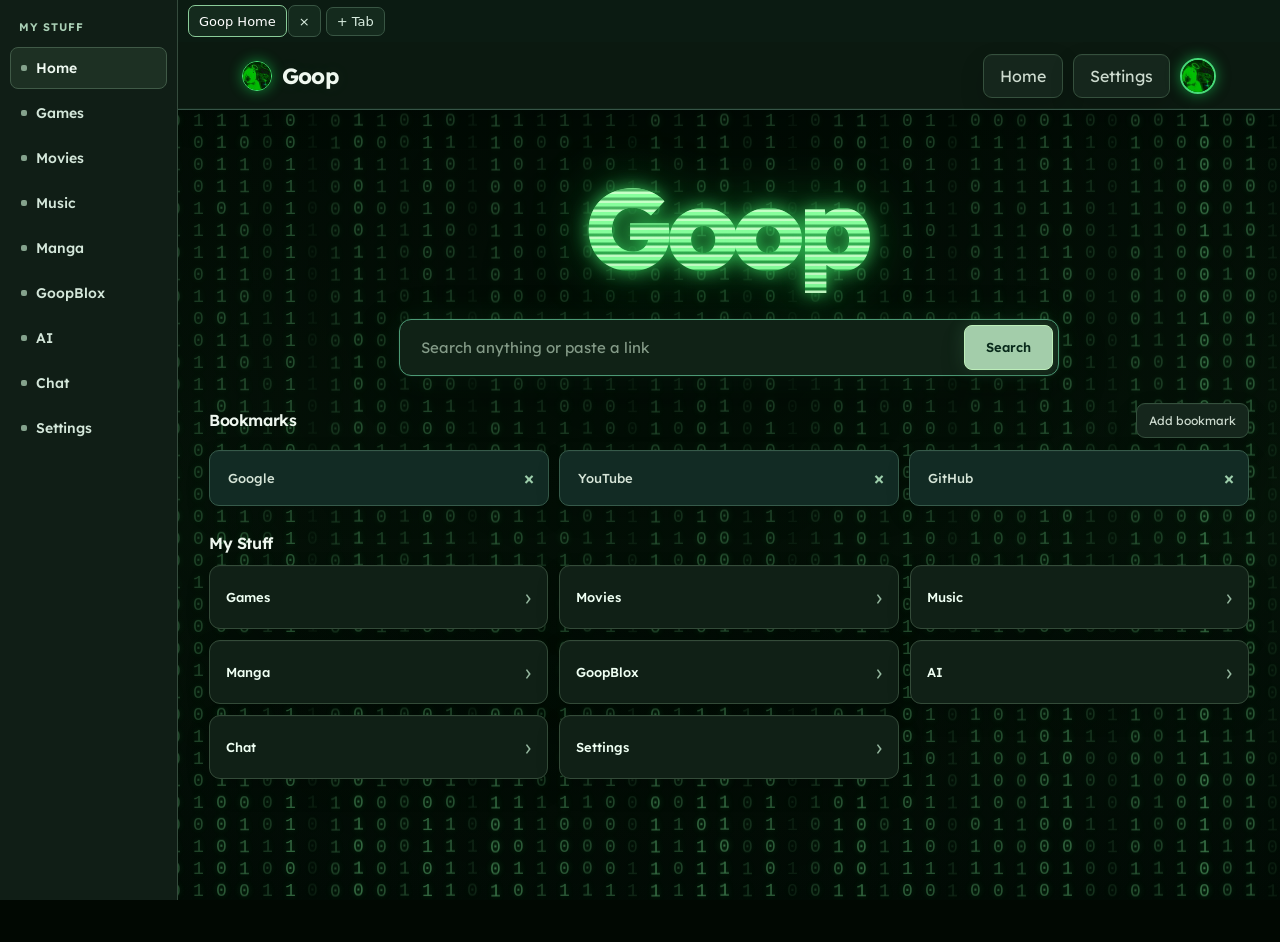
==== site/index.html @ fe285d2f "Add files via upload" ====
<!doctype html>
<html lang="en"><head><meta charset="utf-8"><meta name="viewport" content="width=device-width,initial-scale=1"><title>Goop</title>
<style data-screen="home" media="all">
@font-face{font-family:Lexend;font-style:normal;font-weight:100 900;font-display:swap;src:url([data-uri]) format('woff')}

:root{color-scheme:dark;--bg:#07110c;--panel:#0f2016;--panel2:#13271b;--line:#294333;--accent:#a3dd9e;--text:#e9f1e7;--muted:#91a393;--shadow:0 12px 36px #0003}
*{box-sizing:border-box}html{scroll-behavior:smooth}html,body{margin:0;min-height:100%;font-family:Lexend,system-ui,sans-serif;color:var(--text);background:var(--bg)}
body{background:radial-gradient(ellipse 65% 50% at 52% -8%,#183725 0%,transparent 80%),#07110c}
button,input,select{font:inherit}button{cursor:pointer}button:focus-visible,input:focus-visible,select:focus-visible{outline:2px solid #b1e8a9;outline-offset:2px}
.shell{min-height:100vh;display:flex;flex-direction:column}
.top{height:76px;padding:0 clamp(18px,5vw,84px);border-bottom:1px solid #243529;display:flex;align-items:center;justify-content:space-between;background:#09150ecf}
.brand{color:var(--text);font-size:23px;letter-spacing:-1.1px;font-weight:700;display:flex;align-items:center;gap:12px;cursor:pointer}.brand .tag{border-left:1px solid var(--line);padding-left:12px;color:#829d87;font-size:12px;letter-spacing:0;font-weight:400;text-transform:none}
.logo-dot{width:12px;height:12px;background:#a3dd9e;border-radius:50%;box-shadow:none;transform:none}
.topright,.nav{display:flex;align-items:center;gap:10px}.btn,.iconbtn{color:#cddbcf;background:#12241a;border:1px solid #314739;padding:11px 16px;border-radius:10px;transition:background .15s,border-color .15s}.btn:hover,.iconbtn:hover{background:#1c3425;border-color:#608269}.btn.primary{background:#a3dd9e;border:1px solid #a3dd9e;color:#102318;font-weight:600}.btn.primary:hover{background:#c1edb9}.iconbtn{padding:8px 12px}
.tag{font-weight:500;color:#a9bfab;font-size:12px;letter-spacing:.1px;text-transform:none}
.home{width:min(100% - 48px,1050px);margin:0 auto;padding:clamp(82px,13vh,145px) 0 55px;text-align:center}
.glowmark{display:none}h1{font-weight:700;font-size:clamp(68px,11vw,110px);letter-spacing:-6px;line-height:1.1;margin:8px 0 3px;text-shadow:none}h1 span{color:#a3dd9e}.sub{font-size:15px;font-weight:300;margin:13px 0 29px;color:#a6b6a9}
.searchrow{width:min(680px,100%);margin:0 auto;display:flex;gap:6px;padding:7px;background:#17271c;border:1px solid #3c5543;border-radius:13px;box-shadow:var(--shadow)}
.searchrow input{flex:1;min-width:0;border:0;background:transparent;color:#f5f9f3;outline:none;padding:14px 16px;font-size:14px}.searchrow input::placeholder{color:#849b88}.searchrow .primary{padding:0 21px;border-radius:8px;font-size:13px}
.hint{font-size:12px;color:#819687;margin:13px auto 0;max-width:680px;text-align:left;padding-left:8px}
.sectionheading{margin:56px 0 18px;display:flex;align-items:center;justify-content:space-between;gap:15px;text-align:left}.sectionheading h2{font-size:16px;font-weight:500;letter-spacing:-.2px;margin:0}.sectioninfo{font-size:12px;color:#8ca08f}
.grid{display:grid;grid-template-columns:repeat(5,minmax(0,1fr));gap:12px}.tile{min-width:0;min-height:142px;padding:18px;display:flex;flex-direction:column;justify-content:space-between;align-items:flex-start;text-align:left;color:#e9f1e7;background:#102018;border:1px solid #2b4032;border-radius:12px;box-shadow:none;transition:background .15s,border-color .15s,transform .15s}.tile:hover{background:#192e20;border-color:#598062;transform:translateY(-2px)}.tile .emoji{display:grid;place-items:center;width:37px;height:37px;background:#1c3626;border:1px solid #2b4933;border-radius:9px;font-size:20px}.tile .name{display:block;font-size:14px;font-weight:600;margin-top:6px}.tile .detail{display:block;font-size:11px;color:#8ea793;line-height:1.5;margin-top:4px}
.bookmarks{display:flex;gap:10px;flex-wrap:wrap;min-height:35px}.bookmark{background:#112319;border:1px solid #2e4534;border-radius:9px;color:#d5e4d7;padding:10px 12px;display:flex;align-items:center;gap:7px;font-size:12px}.bookmark:hover{background:#1a3424}.bookmark .remove{border:0;background:none;color:#93a895;padding:0 2px;font-size:16px}.smallbtn{font-size:12px;padding:9px 12px}
.panelview{width:min(100% - 44px,1120px);margin:35px auto 60px}.viewhead{display:flex;justify-content:space-between;align-items:end;gap:18px;margin:25px 0}.viewhead h2{font-size:29px;letter-spacing:-1px;font-weight:600;margin:17px 0 6px}.muted{font-size:12px;color:var(--muted);line-height:1.7}.toolbar2{display:flex;align-items:center;flex-wrap:wrap;gap:10px}.field{background:#11241a;color:var(--text);border:1px solid #395440;border-radius:9px;padding:12px 13px;min-width:170px}
.results{display:grid;grid-template-columns:repeat(auto-fill,minmax(165px,1fr));gap:13px;margin-top:20px}.result{min-width:0;text-align:left;color:var(--text);border:1px solid #304b36;border-radius:12px;background:#102219;padding:11px;transition:background .15s}.result:hover{background:#1b3524}.poster{display:grid;place-items:center;overflow:hidden;height:120px;border-radius:8px;margin-bottom:12px;background:#203b2b;font-size:28px}.poster img{width:100%;height:100%;object-fit:cover}.result strong{display:block;white-space:nowrap;overflow:hidden;text-overflow:ellipsis;font-size:13px;font-weight:500}.result small{color:#90a895;font-size:11px}
.notice{padding:15px;border:1px solid #45674c;background:#183023;border-radius:10px;margin:14px 0;color:#ceddcc;font-size:13px;line-height:1.8}.notice a{color:#d3f4bd}
.settings{max-width:760px}.settinggroup{border:1px solid #2d4534;background:#102018;border-radius:12px;padding:22px;margin:13px 0}.settinggroup h3{font-weight:600;font-size:15px;margin:0 0 18px}.settinggroup label{display:block;margin:16px 0 7px;color:#b8ccba;font-size:12px}.settinggroup input,.settinggroup select{width:100%;background:#0b1b11;border:1px solid #334f3a;color:var(--text);border-radius:9px;padding:12px;font-size:13px}.settinggroup .inline{display:flex;gap:10px}.settinggroup .inline>*{flex:1}.checkrow{display:flex!important;align-items:center;gap:10px}.checkrow input{width:auto}
.browser{height:calc(100vh - 76px);display:flex;flex-direction:column}.browserbar{display:flex;gap:7px;padding:10px 15px;align-items:center;background:#0c1a11;border-bottom:1px solid #263e2e}.browserbar input{flex:1;min-width:0;border:1px solid #344e3a;background:#10251a;color:var(--text);border-radius:9px;padding:12px}.browserbar .btn{padding:9px 11px}.browser iframe{border:0;flex:1;width:100%;background:#fff}.browsermsg{padding:9px 16px;color:#bdd4bf;font-size:12px;background:#12251a;border-top:1px solid #2c4231}
.hidden{display:none!important}.toast{position:fixed;right:22px;bottom:22px;max-width:min(400px,90vw);padding:13px 16px;border-radius:10px;background:#223d2a;border:1px solid #648469;color:#f3f9ed;box-shadow:var(--shadow);z-index:20;font-size:13px}.foot{color:#647d6b;font-size:10px;letter-spacing:1.5px;margin:78px 0 0}
@media(max-width:760px){.grid{grid-template-columns:repeat(2,minmax(0,1fr))}.home{width:calc(100% - 32px);padding-top:80px}.top{padding:0 16px}.brand .tag{display:none}.topright .btn{padding:9px 11px}.searchrow{padding:5px}.searchrow .primary{padding:0 13px}.sectionheading{margin-top:40px}.viewhead{align-items:start;flex-direction:column}.browserbar{flex-wrap:wrap}.browserbar input{min-width:55%;order:2}.settinggroup .inline{flex-direction:column}.foot{margin-top:48px}}

/* Goop: simple, compact home layout */
body{background:#0b120e}
.top{height:68px;background:#0e1711;border-color:#26392b}
.brand{font-size:22px;letter-spacing:-.8px;gap:0}.logo-dot{display:none}
.home{width:min(100% - 42px,950px);padding:105px 0 70px}
h1{font-size:clamp(64px,9vw,92px);font-weight:650;letter-spacing:-4.5px;margin:0 0 30px;color:#e7f5e8}
.searchrow{width:min(660px,100%);border-radius:12px;background:#17221b;border:1px solid #38513e;box-shadow:none;padding:5px}
.searchrow input{font-size:15px;padding:13px 16px}.searchrow .primary{font-size:13px}
.sectionheading{margin:46px 0 14px}.sectionheading h2{font-size:16px;font-weight:600;letter-spacing:-.4px}
.bookmarks{display:grid;grid-template-columns:repeat(auto-fill,minmax(150px,1fr));gap:10px;min-height:0}
.bookmark{background:#122018;border:1px solid #293e30;border-radius:10px;min-height:54px;padding:10px 12px;display:flex;justify-content:space-between;gap:8px;align-items:center;text-align:left;font-weight:500;font-size:13px;min-width:0}
.bookmark>button:first-child{overflow:hidden;text-overflow:ellipsis;white-space:nowrap;text-align:left;min-width:0;font-weight:500}
.bookmark .remove{color:#7d9a83;flex-shrink:0;font-size:20px}.bookmark:hover{border-color:#668972;background:#192c20}
.grid{grid-template-columns:repeat(5,minmax(0,1fr));gap:10px}
.tile{min-height:76px;padding:17px 16px;background:#122018;border-radius:11px;flex-direction:row;align-items:center;justify-content:space-between;border-color:#293e30;transform:none!important}
.tile:hover{background:#1a2d21;border-color:#668972}.tile .name{margin:0;font-size:13px;font-weight:550}.tile .detail,.tile .emoji{display:none}.tile-arrow{color:#89a793;font-size:23px;font-weight:300;line-height:1}
.btn{border-radius:9px}.smallbtn{font-size:12px}
.poster{font-size:0}.poster:empty:after{content:' ';display:block;width:32px;height:32px;border:1px solid #42674b;border-radius:8px;transform:rotate(-8deg)}
@media(max-width:760px){.home{padding-top:87px}.grid{grid-template-columns:repeat(2,minmax(0,1fr))}.bookmarks{grid-template-columns:repeat(2,minmax(0,1fr))}.tile{min-height:68px}.topright .btn{font-size:12px}}


/* Glitch + neon refresh */
:root{
  --bg:#07110c;
  --bg2:#0a1510;
  --panel:#102018;
  --panelHi:#16291f;
  --line:#2f4736;
  --line2:#476a52;
  --glow:rgba(132,255,166,.14);
  --glow-strong:rgba(132,255,166,.28);
  --text:#eef7ef;
}
body{
  position:relative;
  background:
    radial-gradient(circle at 18% 12%, rgba(96,255,139,.08), transparent 28%),
    radial-gradient(circle at 82% 16%, rgba(70,220,120,.07), transparent 25%),
    linear-gradient(180deg, #0a130f 0%, #06100b 100%) !important;
  overflow-x:hidden;
}
body::before,
body::after{
  content:"";
  position:fixed;
  inset:0;
  pointer-events:none;
  z-index:0;
}
body::before{
  opacity:.3;
  background:
    repeating-linear-gradient(
      180deg,
      rgba(102,255,145,.04) 0px,
      rgba(102,255,145,.04) 1px,
      transparent 2px,
      transparent 4px
    ),
    linear-gradient(90deg, transparent 0%, rgba(104,255,152,.05) 48%, transparent 50%, transparent 100%);
  animation:scanFloat 13s linear infinite;
}
body::after{
  opacity:.12;
  mix-blend-mode:screen;
  background:
    linear-gradient(0deg, transparent 0 8%, rgba(124,255,157,.7) 8.15% 8.35%, transparent 8.5% 16%, rgba(124,255,157,.35) 16.1% 16.25%, transparent 16.3% 100%);
  animation:glitchSweep 9s steps(1,end) infinite;
}
.shell,.top,.home,.panelview,.browser{position:relative;z-index:1}
@keyframes scanFloat{
  0%{transform:translateY(0)}
  100%{transform:translateY(18px)}
}
@keyframes glitchSweep{
  0%, 87%, 100%{transform:translateX(0);opacity:.08}
  88%{transform:translateX(-2px);opacity:.16}
  89%{transform:translateX(2px);opacity:.1}
  90%{transform:translateX(-1px);opacity:.14}
  91%{transform:translateX(1px);opacity:.1}
}
.top{
  background:rgba(9,20,14,.84)!important;
  backdrop-filter:blur(12px);
  box-shadow:0 10px 30px rgba(0,0,0,.18), inset 0 -1px 0 rgba(120,255,157,.05);
}
.brand{
  color:#eff8ef;
  text-shadow:0 0 18px rgba(129,255,161,.08);
}
h1{
  text-shadow:0 0 28px rgba(122,255,153,.12);
}
.searchrow{
  background:rgba(18,31,24,.96)!important;
  border-color:#45644d!important;
  box-shadow:
    0 16px 48px rgba(0,0,0,.28),
    0 0 0 1px rgba(136,255,165,.04),
    0 0 36px rgba(100,255,143,.07);
}
.searchrow:focus-within{
  border-color:#6f9f79!important;
  box-shadow:
    0 18px 52px rgba(0,0,0,.32),
    0 0 0 1px rgba(160,255,182,.08),
    0 0 44px rgba(112,255,149,.14);
}
.searchrow input{
  color:#f3fbf4;
}
.btn,.iconbtn,.bookmark,.tile,.result,.settinggroup,.field,.browserbar input{
  box-shadow:0 1px 0 rgba(255,255,255,.02) inset, 0 10px 24px rgba(0,0,0,.16);
}
.btn,.iconbtn{
  background:#15261c!important;
  border-color:#35503d!important;
}
.btn:hover,.iconbtn:hover{
  background:#1a3225!important;
  border-color:#6b9174!important;
  box-shadow:0 0 0 1px rgba(148,255,175,.04),0 12px 28px rgba(0,0,0,.22),0 0 20px rgba(91,255,139,.08);
}
.btn.primary{
  background:#a6d5a8!important;
  color:#102015!important;
  border-color:#bdeeb9!important;
  box-shadow:0 10px 24px rgba(0,0,0,.18),0 0 18px rgba(138,255,166,.16);
}
.bookmark,
.tile,
.result,
.settinggroup{
  background:#101d16!important;
  border-color:#314937!important;
}
.bookmark:hover,
.tile:hover,
.result:hover{
  border-color:#749a7e!important;
  box-shadow:0 12px 28px rgba(0,0,0,.22), 0 0 18px rgba(100,255,143,.08);
}
.tile-arrow,
.bookmark .remove{
  color:#9ccdaa!important;
}
.poster{
  background:#1b3425!important;
}
.poster:empty:after{
  border-color:#5a8d67!important;
  box-shadow:0 0 18px rgba(109,255,152,.1);
}
.browserbar{
  background:rgba(12,25,17,.92)!important;
  backdrop-filter:blur(10px);
}
.browsermsg{
  color:#cfe8d4!important;
  background:#12241a!important;
}
.notice{
  border-color:#56795f!important;
  background:#13251a!important;
}


/* Goop Matrix rain — decorative canvas behind fully usable page */
#matrixRain {
  position:fixed; inset:0; width:100%; height:100%; z-index:0;
  pointer-events:none; opacity:.78;
}
body {
  background:#030a05 !important;
}
body::before {
  z-index:0;
  opacity:1;
  transform:none !important;
  animation:none !important;
  background:
    radial-gradient(ellipse 60% 42% at 50% 24%, rgba(0,0,0,.25), rgba(0,0,0,.53) 85%, rgba(0,0,0,.70)),
    linear-gradient(180deg, rgba(2,9,4,.08), rgba(1,7,3,.28));
}
body::after {
  z-index:0; opacity:.17; animation:glitchSweep 9s steps(1,end) infinite;
}
.shell { position:relative; z-index:1; }
.home { padding-top:clamp(88px,13vh,140px); }
.matrix-title {
  position:relative; display:table; margin:0 auto 33px;
  font-family:Lexend,system-ui,sans-serif;
  font-size:clamp(78px,12vw,140px); font-weight:800;
  line-height:1.13; letter-spacing:-.075em; padding-right:.075em;
  color:#b5ffb7;
  background-image:
    repeating-linear-gradient(0deg, rgba(206,255,204,.94) 0px 2px, rgba(33,146,58,.66) 3px 5px, rgba(137,255,157,.95) 6px 9px),
    linear-gradient(180deg,#d4ffcf,#42d66c 64%,#075421);
  -webkit-background-clip:text; background-clip:text;
  -webkit-text-fill-color:transparent;
  filter:drop-shadow(0 0 8px rgba(60,255,109,.6)) drop-shadow(0 0 27px rgba(37,255,94,.28));
  animation:matrixTitleFlash 8s steps(1,end) infinite;
}
.matrix-title::before {
  content:attr(data-text); position:absolute; inset:0;
  color:#24fe63; -webkit-text-fill-color:#24fe63;
  opacity:.17; transform:translate(2px,0);
  clip-path:inset(35% 0 59% 0);
  animation:matrixTitleGlitch 7s steps(1,end) infinite;
  pointer-events:none;
}
.matrix-title::after {
  content:attr(data-text); position:absolute; inset:0;
  color:#e3ffe1; -webkit-text-fill-color:#e3ffe1;
  opacity:.13; transform:translate(-2px,0);
  clip-path:inset(69% 0 27% 0);
  animation:matrixTitleGlitch2 9s steps(1,end) infinite;
  pointer-events:none;
}
@keyframes matrixTitleFlash {
  0%,94%,96%,100%{opacity:1}
  95%{opacity:.86}
}
@keyframes matrixTitleGlitch {
  0%,91%,94%,100%{transform:translate(2px,0);opacity:0}
  92%{transform:translate(8px,0);opacity:.48}
  93%{transform:translate(-4px,0);opacity:.24}
}
@keyframes matrixTitleGlitch2 {
  0%,82%,85%,100%{transform:translate(-2px,0);opacity:0}
  83%{transform:translate(-7px,0);opacity:.42}
  84%{transform:translate(5px,0);opacity:.2}
}
.searchrow, .bookmark, .tile, .result, .settinggroup {
  backdrop-filter:blur(9px);
}
.searchrow {background:rgba(9,28,14,.88) !important;border-color:#457b4e !important}
.bookmark, .tile, .result, .settinggroup {
  background:#0a1910 !important;
}
.top {background:rgba(5,17,8,.89) !important}
@media(prefers-reduced-motion:reduce) {
  .matrix-title,.matrix-title::before,.matrix-title::after,body::after{animation:none!important}
  .matrix-title::before,.matrix-title::after{opacity:0!important}
}



/* Intentionally bright, self-contained binary background — no external GIF. */
#matrixRain{
  position:fixed !important;
  inset:0 !important;
  width:100vw !important; height:100vh !important;
  z-index:0 !important; pointer-events:none !important;
  opacity:1 !important;
  filter:none !important;
}
body::before{
  content:"";position:fixed;inset:0;z-index:0;pointer-events:none;
  opacity:1 !important;animation:none !important;transform:none !important;
  background:radial-gradient(ellipse at 50% 36%,
    rgba(0,9,3,.26) 0%,rgba(0,9,3,.12) 40%,rgba(0,8,3,.45) 100%) !important;
}
body::after{display:none !important}
body{background:#010802 !important;}
.shell{position:relative;z-index:1}
.home{background:transparent}
.top{background:rgba(2,14,6,.85)!important}
.searchrow{background:rgba(5,21,10,.92)!important}
.tile,.bookmark,.result,.settinggroup{background:rgba(5,19,10,.89)!important}
@media(prefers-reduced-motion:reduce){#matrixRain{opacity:1!important}}

/* Binary background using real text; visible even before JavaScript loads. */
body{background:#010802!important;isolation:isolate}
body::before,body::after{display:none!important}
#matrixRain,#binaryGif{display:none!important}
#binaryBackdrop{
 position:fixed;inset:0;z-index:0;overflow:hidden;
 background:radial-gradient(ellipse 60% 50% at 50% 28%,#021406 0%,#010903 63%,#000601 100%);
 pointer-events:none;
}
#binaryBackdrop::after{
 content:"";position:absolute;inset:0;pointer-events:none;
 background:radial-gradient(ellipse 65% 55% at 50% 46%,transparent 18%,rgba(0,4,0,.3) 100%);
}
.binary-column{
 position:absolute;left:var(--x);top:-70vh;
 display:block;white-space:pre;text-align:center;
 color:#47ff67;font:700 19px/23px monospace;
 opacity:var(--brightness);
 text-shadow:0 0 8px #14ff46,0 0 21px rgba(7,255,63,.65);
 transform:translateY(var(--offset));
 animation:binaryDrift var(--speed) linear var(--delay) infinite;
 will-change:transform;
}
.binary-column:nth-child(4n){color:#a5ffad;text-shadow:0 0 10px #77ff85,0 0 25px rgba(37,255,67,.65)}
.binary-column:nth-child(3n){font-size:17px;line-height:25px;opacity:calc(var(--brightness)*.7)}
@keyframes binaryDrift{from{transform:translateY(-60vh)}to{transform:translateY(110vh)}}
.shell{position:relative!important;z-index:2!important}
.top{background:rgba(0,13,4,.9)!important}
.searchrow{background:rgba(2,17,6,.94)!important}
.bookmark,.tile,.result,.settinggroup{background:rgba(3,18,7,.93)!important}
@media(prefers-reduced-motion:reduce){.binary-column{animation:none!important;transform:translateY(0)!important}}


/* Calm Matrix effect: gentle vertical scrolling, no strobing. */
.binary-column{
  animation-name:goopSlowBinary !important;
  animation-duration:var(--calm-speed, 30s) !important;
  animation-timing-function:linear !important;
  animation-iteration-count:infinite !important;
  text-shadow:0 0 6px rgba(53,255,100,.65),0 0 14px rgba(31,203,72,.24) !important;
}
.binary-column:nth-child(4n){text-shadow:0 0 7px rgba(145,255,160,.6),0 0 16px rgba(33,233,87,.22)!important}
@keyframes goopSlowBinary{
  from{transform:translate3d(0,-35vh,0)}
  to{transform:translate3d(0,100vh,0)}
}
/* Distinct moderate-speed bands create visibly moving but calm code rain. */
.binary-column:nth-child(5n+1){--calm-speed:27s}
.binary-column:nth-child(5n+2){--calm-speed:31s}
.binary-column:nth-child(5n+3){--calm-speed:35s}
.binary-column:nth-child(5n+4){--calm-speed:39s}
.binary-column:nth-child(5n){--calm-speed:43s}
/* Reduce distraction: keep the Goop title continuously illuminated. */
.matrix-title,.matrix-title::before,.matrix-title::after{animation:none!important}
.matrix-title::before,.matrix-title::after{opacity:0!important}
@media(prefers-reduced-motion:reduce){
  .binary-column{animation:none!important;transform:translateY(var(--offset))!important}
}

/* Visible, seamless Matrix binary motion, no JS / no external assets */
#binaryBackdrop,#matrixRain,#binaryGif{display:none!important}
#goopBinaryRain{
 position:fixed!important;inset:0!important;overflow:hidden!important;
 z-index:0!important;pointer-events:none!important;display:block!important;
 background:radial-gradient(ellipse at 50% 35%,#001c08 0%,#000c04 65%,#000701 100%);
}
.goop-rain-column{
 position:absolute;display:block;top:-1628px;left:var(--x);
 white-space:pre;text-align:center;font:600 18px/22px monospace;
 color:#42ff74;opacity:var(--bright);
 text-shadow:0 0 7px rgba(23,255,73,.75),0 0 20px rgba(8,201,45,.35);
 will-change:transform;
 animation:goopFall var(--duration) linear var(--lag) infinite !important;
 animation-play-state:running!important;
}
.goop-rain-column:nth-child(4n){color:#8bffa0}
@keyframes goopFall{from{transform:translate3d(0,0,0)}to{transform:translate3d(0,1628px,0)}}
.shell{position:relative!important;z-index:2!important}
.top{background:rgba(0,11,4,.88)!important}
.searchrow{background:rgba(2,18,7,.93)!important}
.tile,.bookmark,.result,.settinggroup{background:rgba(3,19,8,.92)!important}
/* Reducing motion is handled with a user-controlled toggle instead of stopping it invisibly. */
body.goop-motion-off .goop-rain-column{animation:none!important;transform:translate3d(0,800px,0)!important}
@media(max-width:650px){.goop-rain-column{font-size:15px;line-height:22px}}

/* Calm Matrix: dim, sparse rain that moves in the distance */
#goopBinaryRain{background:linear-gradient(180deg,#020b05,#06150a 55%,#020b05)!important}
.goop-rain-column{
 color:#65e985!important;
 opacity:calc(var(--bright) * .46)!important;
 font-weight:400!important;
 text-shadow:0 0 7px rgba(55,215,87,.35)!important;
 animation-timing-function:linear!important;
}
.goop-rain-column:nth-child(3n){opacity:calc(var(--bright) * .13)!important}
.goop-rain-column:nth-child(7n){display:none!important}
/* Fixed vignette: brighter in the edges, subdued behind the search */
#goopBinaryRain::after{content:"";position:absolute;inset:0;pointer-events:none;background:radial-gradient(ellipse at 50% 32%,rgba(0,8,2,.62),rgba(0,9,3,.12) 76%)}
@media(prefers-reduced-motion:reduce){.goop-rain-column{animation:none!important}}

/* Reliable, medium-speed binary movement. */
#goopBinaryRain .goop-rain-column {
  animation: goopVisibleFall var(--duration2, 19s) linear var(--lag2, 0s) infinite !important;
  animation-play-state:running !important;
  opacity: calc(var(--bright) * .65) !important;
  color:#83fca0 !important;
  text-shadow:0 0 7px rgba(55,255,99,.55) !important;
}
#goopBinaryRain .goop-rain-column:nth-child(3n){
  opacity:calc(var(--bright) * .42) !important;
}
#goopBinaryRain .goop-rain-column:nth-child(7n){
  display:block !important;
  opacity:calc(var(--bright) * .20) !important;
}
@keyframes goopVisibleFall {
  from {transform:translate3d(0,0,0)}
  to {transform:translate3d(0,1628px,0)}
}
@media (prefers-reduced-motion:reduce) {
  #goopBinaryRain .goop-rain-column {
    animation:goopVisibleFall var(--duration2,19s) linear var(--lag2,0s) infinite !important;
  }
}
body.goop-motion-off #goopBinaryRain .goop-rain-column {
  animation:none !important;
  transform:translate3d(0,800px,0) !important;
}

/* In-page search fallback when no Scramjet proxy is installed */
.browser{position:relative}.search-fallback{flex:1;min-height:0;overflow:auto;padding:26px max(20px,calc((100% - 920px)/2));background:rgba(3,14,7,.97);color:#e4f5e8}
.search-fallback h2{font-size:24px;letter-spacing:-.6px;margin:4px 0 9px}
.search-fallback p{color:#a8c4ae;font-size:13px;line-height:1.65}
.search-fallback .search-result{display:block;width:100%;padding:18px 0;border:0;border-bottom:1px solid #244331;background:none;text-align:left;color:inherit;cursor:pointer}
.search-fallback .search-result strong{font-size:16px;color:#a1efb1;font-weight:550}
.search-fallback .search-result span{display:block;margin-top:7px;font-size:12px;color:#a8bfb0;line-height:1.6}
.search-fallback .search-result:hover strong{text-decoration:underline}
.search-fallback .search-panel{border:1px solid #315b3c;background:#0a2111;border-radius:12px;padding:18px;margin:15px 0}
.search-fallback .btn{margin-top:10px}

/* Layout repair — no enormous invisible overlay and no clipped dashboard */
html,body{height:auto!important;min-height:100%!important;overflow-x:hidden!important;overflow-y:auto!important;}
#goopBinaryRain{position:fixed!important;top:0!important;right:0!important;bottom:0!important;left:0!important;width:100vw!important;height:100dvh!important;max-height:100dvh!important;overflow:hidden!important;z-index:0!important;pointer-events:none!important;}
.shell{position:relative!important;z-index:2!important;isolation:isolate;min-height:100dvh!important;overflow:visible!important;}
.top{z-index:5!important;flex-shrink:0}
.home{display:block;width:min(1040px,calc(100% - 36px))!important;padding:clamp(30px,6vh,60px) 0 64px!important;min-height:0!important;margin:0 auto!important;overflow:visible!important}
.home .matrix-title{font-size:clamp(66px,10vw,114px)!important;margin:0 auto clamp(14px,3vh,26px)!important}
.home .sectionheading{margin:clamp(20px,3vh,30px) 0 12px!important}
.home .bookmarks{display:grid!important;grid-template-columns:repeat(auto-fit,minmax(145px,1fr))!important;gap:10px!important;min-height:56px}
.home .grid{display:grid!important;grid-template-columns:repeat(3,minmax(0,1fr))!important;gap:11px!important;visibility:visible!important}
.home .tile{min-height:64px!important;visibility:visible!important}
.home .bookmark{visibility:visible!important}
.browser{height:calc(100dvh - 68px)!important;min-height:300px}
.browser iframe{min-height:0;display:block}
@media(max-width:640px){.home{padding-top:36px!important}.home .grid{grid-template-columns:repeat(2,minmax(0,1fr))!important}.home .bookmarks{grid-template-columns:repeat(2,minmax(0,1fr))!important}}

/* Search engine status stays accessible even if the target website refuses iframe embedding. */
#searchGuide{display:flex;gap:9px;align-items:center;justify-content:space-between;flex-wrap:wrap;
 background:rgba(9,28,14,.96);border-bottom:1px solid #41634a;padding:10px 15px;
 color:#c8e4ce;font-size:12px;line-height:1.55}
#searchGuide a{color:#b7ffc2;text-decoration:underline;text-underline-offset:3px}
#searchGuide button{background:#254331;color:#e6f8e7;border:1px solid #54745d;border-radius:7px;padding:5px 9px}
#searchGuide.hidden{display:none}

/* Goop S3 identity: user's uploaded image as actual page avatar */
.goop-brand-avatar{width:30px;height:30px;border-radius:50%;object-fit:cover;box-shadow:0 0 14px #15fc5b7a;border:1px solid #47ed77;flex-shrink:0}
.goop-pfp{width:36px;height:36px;border-radius:50%;object-fit:cover;border:2px solid #47db79;box-shadow:0 0 14px #19e85d88;flex-shrink:0}
.topright{display:flex;align-items:center;gap:10px}
.brand{display:flex;align-items:center;gap:10px}
@media(max-width:450px){.goop-pfp{width:29px;height:29px}}

/* 4Games: embedded player stays on the Games page. */
.goop-game-player{margin-top:18px;border:1px solid #345c40;background:#091a10;border-radius:13px;overflow:hidden;box-shadow:0 18px 44px rgba(0,0,0,.24)}
.goop-game-toolbar{display:flex;align-items:center;justify-content:space-between;flex-wrap:wrap;gap:12px;padding:13px 15px;background:#12291b;border-bottom:1px solid #305139}
.goop-game-title{display:block;color:#d9ffe1;font-weight:650;font-size:16px;min-width:0;overflow-wrap:anywhere}
.goop-game-subtitle{display:block;font-size:11px;color:#95ae9b;margin-top:2px}
.goop-game-buttons{display:flex;gap:7px;flex-wrap:wrap}
.goop-game-buttons .btn{font-size:12px;padding:9px 12px}
.goop-game-status{color:#a4d3af;padding:8px 15px;font-size:12px;min-height:30px}
.goop-game-status:empty{display:none}
.goop-game-stage{position:relative;width:100%;height:min(70vh,730px);min-height:380px;background:#090c0b}
.goop-game-stage iframe{width:100%;height:100%;border:0;background:white;display:block}
.goop-game-stage:fullscreen{width:100vw;height:100vh;min-height:0}
.goop-game-stage:fullscreen iframe{width:100%;height:100%}
@media(max-width:600px){.goop-game-stage{height:66vh;min-height:320px}.goop-game-toolbar{padding:10px}.goop-game-buttons{width:100%}.goop-game-buttons .btn{flex:1}}

:root{--rail-size:178px;--section-color:#96b8a0;--goop-focus:#a2c9aa}
.shell>.top{background:#0b1910!important;border-color:#365447!important}
.goop-rail{position:fixed;left:0;top:68px;bottom:0;width:var(--rail-size);padding:22px 12px;background:#101e16;border-right:1px solid #354b48;overflow:auto;z-index:4}
.goop-rail h2{margin:0 10px 14px;font-size:.72rem;letter-spacing:.12em;text-transform:uppercase;color:#a9cfbe}
.goop-rail nav{display:grid;gap:4px}.goop-rail button{display:flex;align-items:center;gap:10px;width:100%;border:1px solid transparent;border-radius:9px;background:transparent;color:#d4e7e1;padding:11px 9px;font:inherit;font-weight:550;text-align:left;cursor:pointer}
.goop-rail button::before{content:"";width:7px;height:7px;background:var(--section-color);border-radius:2px;flex:none}
.goop-rail button:hover,.goop-rail button[aria-current=page]{background:#1d3023;border-color:#405a47;color:white}
#goopMenu{display:none}
.home .grid .tile{border-color:#344b39!important;background:#102016!important;color:#effff3!important}
.home .tile .tile-arrow{color:var(--section-color)!important}.home .tile:hover{background:#1a3021!important}
.home .searchrow{border-color:#4c9975!important;background:#102216!important}.home .searchrow:focus-within{border-color:#8bf5bc!important}
.home .searchrow .btn.primary{background:#a3cdaa!important;color:#092a1b!important}
.home .bookmarks>.bookmark{background:#122b24!important;border-color:#365a4a!important}
.goop-rail button:focus-visible,#goopMenu:focus-visible{outline:2px solid var(--goop-focus);outline-offset:1px}
@media(min-width:900px){.shell{padding-left:var(--rail-size)}.shell>.top{margin-left:calc(0px - var(--rail-size))}.goop-rail{position:absolute;top:68px;bottom:0}.goop-rail>div{position:sticky;top:16px}}
@media(max-width:899px){#goopMenu{display:inline-flex}.goop-rail{position:absolute;top:68px;bottom:auto;max-height:calc(100dvh - 74px);border:1px solid #43675a;border-radius:0 0 12px 0;box-shadow:0 10px 24px #0007}.goop-rail:not(.is-open){display:none}.shell>.top{padding-inline:10px;gap:8px}.topright{gap:4px}.topright .btn{padding:8px!important}}

.goop-cursor-halo {
  position: fixed;
  --halo-radius: 52px;
  top: calc(0px - var(--halo-radius));
  left: calc(0px - var(--halo-radius));
  width: calc(2 * var(--halo-radius));
  height: calc(2 * var(--halo-radius));
  border-radius: 50%;
  pointer-events: none;
  z-index: 2147483647;
  opacity: 0;
  background: radial-gradient(circle, rgb(141 249 176 / 19%) 0%, rgb(141 249 176 / 10%) 48%, transparent 73%);
}
.goop-cursor-halo[data-visible] { opacity: 1; }
@media (forced-colors: active) {
  .goop-cursor-halo { display: none; }
}

#browserStage{display:flex;flex:1;min-height:0}#browserStage iframe{width:100%;height:100%;flex:1;border:0}#browserView .browserbar{margin:0}#browserView .btn:disabled{opacity:.45}#browserView #status{overflow-wrap:anywhere}#webWisp{width:100%}@media(max-width:700px){#browserSearchForm{display:flex;flex-wrap:wrap;padding:6px;gap:4px}#browserSearchForm .btn{padding:5px 7px}#urlInput{flex-basis:calc(100% - 53px);order:1}#goBtn{order:2}}
</style>
<style data-screen="ai" media="not all">
:root{color-scheme:dark;font:16px/1.5 system-ui,sans-serif;color:#e0f3e4;background:#08150e}
*{box-sizing:border-box}body{margin:0}main{height:100dvh;display:grid;grid-template-rows:auto minmax(3rem,1fr) auto}
header,footer{padding:12px clamp(12px,3vw,26px);background:#0d1e14}header{display:flex;justify-content:space-between;align-items:center;gap:8px;border-bottom:1px solid #304c39}
label{font-size:.85rem;color:#b7cdbc}button,select,textarea{font:inherit;color:inherit;border:1px solid #476b50;background:#12281a;border-radius:8px;padding:8px}
button{cursor:pointer}button:disabled{opacity:.55;cursor:default}#send{background:#a2e6af;color:#07140d;font-weight:bold}button:focus-visible,select:focus-visible,textarea:focus-visible{outline:2px solid #a2e6af}
#log{overflow:auto;padding:0 clamp(12px,3vw,26px);scrollbar-gutter:stable}article{margin:16px 0;max-width:78ch}article strong{font-size:.85rem;color:#a2e6af}article p{margin:.25em 0;white-space:pre-wrap;overflow-wrap:anywhere}article[data-role=user] strong{color:#bed1c2}
footer{border-top:1px solid #304c39}#status{margin:0 0 8px;color:#b4cfbb;font-size:.83rem}form{display:flex;align-items:stretch;gap:8px}textarea{flex:1;min-width:0;resize:none;background:#07150c}.sr-only{position:absolute;clip-path:inset(50%);width:1px;height:1px;overflow:hidden}

.goop-cursor-halo {
  position: fixed;
  --halo-radius: 52px;
  top: calc(0px - var(--halo-radius));
  left: calc(0px - var(--halo-radius));
  width: calc(2 * var(--halo-radius));
  height: calc(2 * var(--halo-radius));
  border-radius: 50%;
  pointer-events: none;
  z-index: 2147483647;
  opacity: 0;
  background: radial-gradient(circle, rgb(141 249 176 / 19%) 0%, rgb(141 249 176 / 10%) 48%, transparent 73%);
}
.goop-cursor-halo[data-visible] { opacity: 1; }
@media (forced-colors: active) {
  .goop-cursor-halo { display: none; }
}

.svg-home{display:inline-block;margin:8px 12px;padding:4px 10px;border:1px solid #395440;border-radius:7px;background:#182a1d;color:#e1efe4;font:14px system-ui;text-decoration:none}
</style>
<style data-screen="chat" media="not all">
:root{color-scheme:dark;font:15px/1.45 system-ui,sans-serif;color:#e9f2eb;background:#0e1711;--panel:#142219;--line:#34483b;--muted:#a9bcae;--green:#a5d7ac}*{box-sizing:border-box}[hidden]{display:none!important}body{margin:0}h1,h2,p{margin:0}h1{font-size:1.28rem;line-height:1.2}h2{font-size:1rem}button,input,textarea,select{font:inherit}button{color:inherit;background:#1c3022;border:1px solid var(--line);border-radius:7px;padding:6px 10px;cursor:pointer}button:hover{background:#263e2d}button:disabled{opacity:.55;cursor:default}button:focus-visible,a:focus-visible,input:focus-visible,textarea:focus-visible,select:focus-visible{outline:2px solid var(--green);outline-offset:2px}input,textarea,select{background:#101b14;color:inherit;border:1px solid var(--line);border-radius:9px;padding:9px 12px;width:100%}label{display:grid;gap:4px;margin-bottom:12px;font-size:.88rem}label span{color:inherit}label:has(#email){display:block}#email{margin-top:4px}.primary{background:var(--green);color:#102215;border:0;font-weight:650}.primary:hover{background:#bce7c2}.link{background:transparent;color:var(--green);border:0;padding:2px 0}.link:hover{background:transparent;text-decoration:underline}
#auth,#recovery{min-height:100dvh;display:grid;place-items:center;padding:22px}.card{width:min(100%,380px)}.card>p{color:var(--muted);margin:7px 0 20px}.card .primary{width:100%;padding:11px;margin-top:12px}.card .switch{text-align:center;margin-bottom:0}.card #authError,.status,#toolStatus,#notice{font-size:.86rem;color:#dfcdb0;overflow-wrap:anywhere}.card #authError:empty,#toolStatus:empty,#notice:empty{display:none}#forgot{display:block;margin-left:auto;font-size:.84rem}output{display:block;padding:11px;font-family:ui-monospace,monospace;overflow-wrap:anywhere;border:1px solid var(--line);border-radius:8px;user-select:all}
main{height:100dvh;display:grid;grid-template-columns:clamp(155px,23%,220px) minmax(0,1fr)}.rooms{overflow:auto;padding:12px;background:#142219;border-right:1px solid var(--line)}.identity,header,.dialogHead,.actions{display:flex;gap:9px;align-items:center;justify-content:space-between}.identity{flex-wrap:wrap;border-bottom:1px solid var(--line);padding-bottom:11px}.identity span{overflow-wrap:anywhere;font-weight:650}.identity button,#newDM{font-size:.8rem}.rooms h2{font-size:.73rem;text-transform:uppercase;letter-spacing:.07em;color:var(--muted);margin:17px 0 5px}.rooms nav{display:grid;gap:2px}.rooms nav button{text-align:left;background:transparent;border:1px solid transparent;overflow-wrap:anywhere}.rooms nav button:hover,.rooms nav button[aria-current=page]{background:#223a29;border-color:#375840}.rooms #adminTools{display:grid;gap:5px;margin-top:15px}.thread{min-width:0;min-height:0;display:flex;flex-direction:column;background:#101c15}.thread header{border-bottom:1px solid var(--line);padding:12px 16px}.thread h1{font-size:1.03rem;overflow-wrap:anywhere}#connection{font-size:.78rem;color:var(--muted)}#messages,#voicePanel{flex:1;overflow:auto;padding:10px 16px}.message{padding:6px 0;overflow-wrap:anywhere}.message strong{color:var(--green);font-size:.91rem}.message small,.message time{font-size:.74rem;color:var(--muted);margin-left:7px}.message p{white-space:pre-wrap}.message button,.person button{font-size:.74rem;border:0;border-radius:4px;padding:2px 6px;margin-left:6px}.person{margin:7px 0}.actions{justify-content:flex-start;flex-wrap:wrap;margin:10px 0}#bottom{padding:10px 14px;background:var(--panel);border-top:1px solid var(--line)}#compose{display:flex;gap:7px}textarea{resize:none;min-width:0}#notice,#toolStatus{margin-top:8px}.empty,#voiceStatus,.hint{color:var(--muted)}dialog{border:1px solid var(--line);border-radius:12px;background:var(--panel);color:inherit;padding:18px;width:min(94vw,410px);max-height:85dvh}dialog::backdrop{background:#0009}.dialogHead{margin-bottom:15px}.dialogHead button{font-size:.78rem}.hint{font-size:.82rem;margin:6px 0}.report{padding:8px 0;border-bottom:1px solid var(--line);overflow-wrap:anywhere}.report p{white-space:pre-wrap}
@media(max-width:560px){main{grid-template-columns:1fr;grid-template-rows:auto minmax(0,1fr)}.rooms{max-height:32dvh;border:0;border-bottom:1px solid var(--line);padding:7px 10px}.identity{padding-bottom:4px}.rooms h2{margin:6px 0 2px}.rooms nav,.rooms #adminTools{display:inline-flex;flex-wrap:wrap;gap:3px}.rooms nav button,#newDM{padding:3px 6px}.navGroup{display:inline-block;vertical-align:top;margin-right:12px}.thread header,#bottom,#messages,#voicePanel{padding:8px 10px}}

.roleBadge{display:inline-block;max-width:100%;margin-inline-start:6px;padding:1px 6px;border:1px solid #46644d;border-radius:5px;background:#203627;color:#cce8cf;font-size:.74rem;vertical-align:middle;overflow-wrap:anywhere}
.lockChoice{display:flex;align-items:center;gap:8px}.lockChoice input{order:-1;width:auto;accent-color:var(--green)}
.assignmentForm{margin-top:16px;padding-top:16px;border-top:1px solid var(--line)}

#chatHome{display:inline-block;margin-bottom:8px;padding:4px 10px;color:inherit;text-decoration:none;background:#1c3022;border:1px solid var(--line);border-radius:7px;font-size:.88rem}
#chatHome:hover{background:#263e2d}

.goop-cursor-halo {
  position: fixed;
  --halo-radius: 52px;
  top: calc(0px - var(--halo-radius));
  left: calc(0px - var(--halo-radius));
  width: calc(2 * var(--halo-radius));
  height: calc(2 * var(--halo-radius));
  border-radius: 50%;
  pointer-events: none;
  z-index: 2147483647;
  opacity: 0;
  background: radial-gradient(circle, rgb(141 249 176 / 19%) 0%, rgb(141 249 176 / 10%) 48%, transparent 73%);
}
.goop-cursor-halo[data-visible] { opacity: 1; }
@media (forced-colors: active) {
  .goop-cursor-halo { display: none; }
}

</style>
<style data-screen="game-2048" media="not all">
*{box-sizing:border-box}body{margin:0;padding:24px;color:#eaffed;background:#07130b;font:15px Lexend,system-ui,sans-serif;text-align:center}button{cursor:pointer;border:1px solid #488d56;background:#193b22;color:#edffed;border-radius:8px;padding:10px 17px;font:inherit}button:hover{background:#2d5b38}h2{margin:0 0 7px;font-size:24px}p{color:#a5cbb0}.board{margin:18px auto}.row{display:flex;justify-content:center;gap:6px}.cell{display:grid;place-items:center;border-radius:8px;font-weight:700}small{color:#8eb397}
.svg-home{display:inline-block;margin:8px 12px;padding:4px 10px;border:1px solid #395440;border-radius:7px;background:#182a1d;color:#e1efe4;font:14px system-ui;text-decoration:none}
</style>
<style data-screen="game-snake" media="not all">
*{box-sizing:border-box}body{margin:0;padding:24px;color:#eaffed;background:#07130b;font:15px Lexend,system-ui,sans-serif;text-align:center}button{cursor:pointer;border:1px solid #488d56;background:#193b22;color:#edffed;border-radius:8px;padding:10px 17px;font:inherit}button:hover{background:#2d5b38}h2{margin:0 0 7px;font-size:24px}p{color:#a5cbb0}.board{margin:18px auto}.row{display:flex;justify-content:center;gap:6px}.cell{display:grid;place-items:center;border-radius:8px;font-weight:700}small{color:#8eb397}
.svg-home{display:inline-block;margin:8px 12px;padding:4px 10px;border:1px solid #395440;border-radius:7px;background:#182a1d;color:#e1efe4;font:14px system-ui;text-decoration:none}
</style>
<style data-screen="game-tic-tac-toe" media="not all">
*{box-sizing:border-box}body{margin:0;padding:24px;color:#eaffed;background:#07130b;font:15px Lexend,system-ui,sans-serif;text-align:center}button{cursor:pointer;border:1px solid #488d56;background:#193b22;color:#edffed;border-radius:8px;padding:10px 17px;font:inherit}button:hover{background:#2d5b38}h2{margin:0 0 7px;font-size:24px}p{color:#a5cbb0}.board{margin:18px auto}.row{display:flex;justify-content:center;gap:6px}.cell{display:grid;place-items:center;border-radius:8px;font-weight:700}small{color:#8eb397}
.svg-home{display:inline-block;margin:8px 12px;padding:4px 10px;border:1px solid #395440;border-radius:7px;background:#182a1d;color:#e1efe4;font:14px system-ui;text-decoration:none}
</style>
<style>
:root { --goop-nav-width: 178px; }
body { margin: 0; }
#sideNavigation {
  position: fixed; inset: 0 auto 0 0; z-index: 100000;
  box-sizing: border-box; width: var(--goop-nav-width);
  padding: 20px 10px; overflow-y: auto; overscroll-behavior-y: contain;
  background: #101e16; border-right: 1px solid #354b3d; color: #d4e7da;
  text-align: left; font: 550 14px/1.45 Lexend, system-ui, sans-serif;
}
#sideNavigation h2 {
  margin: 0 9px 12px; color: #a9cfb5;
  font: 650 11px/1.4 Lexend, system-ui, sans-serif;
  letter-spacing: .09em; text-transform: uppercase;
}
#goopNav { display: grid; gap: 3px; }
#goopNav a {
  display: flex; align-items: center; gap: 9px; min-height: 42px;
  box-sizing: border-box; padding: 7px 10px; margin: 0;
  color: inherit; text-decoration: none; text-align: left;
  border: 1px solid transparent; border-radius: 8px; line-height: 1.3;
}
#goopNav a::before { content: ""; width: 6px; height: 6px; border-radius: 2px; flex: none; background: #84a28c; }
#goopNav a:hover, #goopNav a[aria-current="page"] { background: #1d3023; color: #f0faf2; border-color: #405a47; }
#goopNav a:focus-visible { outline: 2px solid #a5d7ac; outline-offset: -2px; }
#goopPage { margin-inline-start: var(--goop-nav-width); min-width: 0; min-height: 100dvh; }
#goopPage .shell { padding-left: 0; }
#goopPage .shell > .top { margin-left: 0; }
#goopMoviePanel, #goopMangaPanel { inset-inline-start: var(--goop-nav-width) !important; }
body[data-page^="game-"] { padding: 0; }
body[data-page^="game-"] #goopPage { padding: clamp(10px, 3vw, 24px); }
body[data-page="game-2048"] #board, body[data-page="game-tic-tac-toe"] #board {
  width: min(100%, var(--board-width)) !important;
  grid-template-columns: repeat(var(--cols), minmax(0,1fr)) !important;
}
body[data-page="game-2048"] { --board-width: 333px; --cols: 4; }
body[data-page="game-tic-tac-toe"] { --board-width: 285px; --cols: 3; }
body[data-page^="game-"] #board > * { width: 100% !important; height: auto !important; aspect-ratio: 1; min-width: 0; }
@media (max-width: 700px) {
  :root { --goop-nav-width: 78px; }
  #sideNavigation { padding: 12px 4px; font-size: 12px; }
  #sideNavigation h2 { font-size: 10px; margin: 0 2px 8px; letter-spacing: .035em; }
  #goopNav { gap: 1px; }
  #goopNav a { min-height: 42px; padding: 6px 4px; }
  #goopNav a::before { display: none; }
  body[data-page="ai"] #goopPage header { align-items: center; flex-wrap: wrap; }
  body[data-page="ai"] #model { max-width: 100%; }
  body[data-page="chat"] #auth, body[data-page="chat"] #recovery { padding: 12px; }
  #goopPage .home .grid, #goopPage .home .bookmarks { grid-template-columns: repeat(2, minmax(0,1fr)) !important; }
}
@media (max-width: 460px) {
  #goopPage .shell > .top { flex-wrap: wrap; height: auto; min-height: 56px; gap: 5px; padding: 6px 8px; }
  #goopPage .home .wordmark { max-width: 100%; }
  #goopPage .panelview { width: calc(100% - 16px); }
  #goopPage .home { width: calc(100% - 16px) !important; }
}
body[data-page="ai"] #goopPage main { grid-template-columns: minmax(0, 1fr); }


#goopMoviePanel.hidden{display:none!important}
.bookmark-name {font:inherit;color:inherit;background:none;border:0;cursor:pointer;text-align:left;min-width:0;overflow-wrap:anywhere}
#bookmarkEditor {background:#102117;color:#e5f5e8;border:1px solid #37563f;border-radius:12px;max-width:calc(100% - 32px);width:360px;padding:20px}
#bookmarkEditor::backdrop {background:#0009}
#bookmarkForm {display:grid;gap:10px}#bookmarkForm h2{margin:0}
#bookmarkForm label {display:grid;gap:4px}#bookmarkForm footer{display:flex;justify-content:flex-end;gap:8px}
#importStatus:empty{display:none}#importBookmarks{display:block;max-width:100%}
</style>
<style>#goopPage[hidden],#webContent[hidden],.webPane[hidden],.gameActions[hidden],#recents[hidden],#favorites[hidden],#universalResults[hidden]{display:none!important}
#tabStrip{margin-inline-start:var(--goop-nav-width,178px);background:#0b1b12;color:#e4f2e6;padding:5px 10px;display:flex;align-items:center;gap:5px;overflow-x:auto;font:13px system-ui;position:relative;z-index:5}
#tabStrip button,.gameActions button,#playerDialog button,#webContent button{font:inherit;color:#d8ecdf;background:#142a1d;border:1px solid #395644;border-radius:7px;padding:6px 10px;cursor:pointer}
#tabStrip button[aria-pressed="true"]{border-color:#8acc99;color:white}
#webTabButtons{display:flex;min-width:0;gap:5px;overflow-x:auto}
#webTabButtons>span{display:inline-flex;flex:none;gap:1px;align-items:stretch;white-space:nowrap}
#newWebTab{flex:none;white-space:nowrap}
#tabStrip .tabClose{min-width:32px;min-height:32px;line-height:1}
@media (pointer:coarse){#tabStrip .tabClose{min-width:44px;min-height:44px}}
#webTabButtons button:first-child{max-width:160px;overflow:hidden;text-overflow:ellipsis}
#webContent{margin-inline-start:var(--goop-nav-width,178px);color:#e4f2e6;background:#09150f;font:14px system-ui}
.webPane{min-height:0;height:calc(100dvh - 44px);display:flex;flex-direction:column}
.webPane [data-part="browserStage"]{flex:1;display:flex;min-height:0}
.webPane iframe{width:100%;height:100%;border:0}
.webPane form,.webPane [data-part="connectionPanel"]:not([hidden]){display:flex;gap:5px;padding:7px;align-items:center;flex-wrap:wrap}
.webPane [data-part="urlInput"]{flex:1;min-width:10em}
.webPane input,.webPane select,#playerDialog input,#playerDialog select,#playerDialog textarea{color:#e4f2e6;background:#0e2117;border:1px solid #43614d;border-radius:5px;padding:7px}
.webPane a{color:#b8e7c0}
.webPane [data-part="status"]{padding:6px}
.gameActions,.shelf{display:flex;align-items:center;gap:7px;flex-wrap:wrap;margin:8px 0}
#playerDialog{max-width:min(420px,94vw);color:#dceee2;background:#102117;border:1px solid #45614a;border-radius:12px;padding:20px;font:15px system-ui}
#playerDialog::backdrop{background:#0009}
#playerDialog label{display:grid;gap:5px;margin:.7em 0}
#playerDialog form{float:right;margin-left:15px}
#playerDialog h2{font-size:19px}
#universalResults{display:grid;gap:5px;background:#0d2014;border:1px solid #344e3b;padding:9px;border-radius:9px;max-height:240px;overflow:auto}
#universalResults strong{margin-right:8px}
#universalResults button{font:inherit;padding:4px 8px;margin:2px}
.goop-game-player.hidden{display:none!important}.goop-game-stage{height:min(65vh,650px)}.goop-game-stage iframe{width:100%;height:100%;border:0}
#playerDialog button:focus-visible,#tabStrip button:focus-visible{outline:2px solid #9addaa}
body.webFocused #goopMoviePanel,body.webFocused #goopMangaPanel{visibility:hidden}

#goopPage > [hidden]{display:none!important}

.webPane [data-part="youtubeLogin"][hidden]{display:none!important}
.webPane .accountHandoff{margin:auto;max-width:28rem;padding:24px;line-height:1.5}
.webPane .accountHandoff h2{font-size:1.2rem}
.webPane .accountHandoff a,.webPane [data-part="youtubeLogin"]{display:inline-block;padding:7px 10px;border:1px solid #45654d;border-radius:6px}
</style></head><body>
<aside id="sideNavigation"><h2>My Stuff</h2><nav id="goopNav" aria-label="Goop navigation"><a href="" data-goop-section="home" aria-current="page">Home</a><a href="#games" data-goop-section="games">Games</a><a href="#movies" data-goop-section="movies">Movies</a><a href="#music" data-goop-section="music">Music</a><a href="#manga" data-goop-section="manga">Manga</a><a href="#blox" data-goop-section="blox">GoopBlox</a><a href="#ai" data-goop-section="ai">AI</a><a href="#chat" data-goop-section="chat">Chat</a><a href="#settings" data-goop-section="settings">Settings</a></nav></aside>
<div id="tabStrip" aria-label="Open tabs"><span id="webTabButtons"></span><button type="button" id="newWebTab" aria-label="New browser tab">+ Tab</button></div><div id="webContent" hidden></div><div id="goopPage">
<div id="homeScreen"><div id="goopBinaryRain" aria-hidden="true"><span class="goop-rain-column" style="--duration2:19.21s;--lag2:-6.36s;--x:0.804%;--duration:58.6s;--lag:-48.55s;--bright:0.47">1
1
0
0
0
0
1
1
0
0
0
1
0
1
0
0
1
0
1
1
0
0
1
1
0
0
0
0
0
0
1
0
0
0
1
0
0
1
0
0
1
1
0
1
0
1
0
0
1
1
0
1
0
0
0
1
0
1
1
0
1
1
0
1
0
0
1
0
0
1
1
1
0
0
1
1
0
0
0
0
1
1
0
0
0
1
0
1
0
0
1
0
1
1
0
0
1
1
0
0
0
0
0
0
1
0
0
0
1
0
0
1
0
0
1
1
0
1
0
1
0
0
1
1
0
1
0
0
0
1
0
1
1
0
1
1
0
1
0
0
1
0
0
1
1
1
0
0</span><span class="goop-rain-column" style="--duration2:20.06s;--lag2:-4.17s;--x:2.589%;--duration:45.6s;--lag:-28.40s;--bright:0.72">0
0
0
0
1
0
1
1
0
0
0
1
0
0
0
0
0
0
0
0
1
1
1
1
0
1
1
1
1
1
1
0
0
1
0
0
0
0
0
0
0
0
0
1
0
0
1
1
1
1
1
0
1
1
1
0
1
1
0
1
1
1
1
1
1
1
1
0
1
0
0
0
1
0
0
0
0
0
1
0
1
1
0
0
0
1
0
0
0
0
0
0
0
0
1
1
1
1
0
1
1
1
1
1
1
0
0
1
0
0
0
0
0
0
0
0
0
1
0
0
1
1
1
1
1
0
1
1
1
0
1
1
0
1
1
1
1
1
1
1
1
0
1
0
0
0
1
0</span><span class="goop-rain-column" style="--duration2:21.59s;--lag2:-21.5s;--x:4.375%;--duration:47.4s;--lag:-43.15s;--bright:0.77">0
0
0
0
1
0
1
0
1
0
1
0
1
1
0
0
1
0
1
1
0
1
0
0
0
1
0
0
1
1
0
0
0
0
1
0
0
1
0
1
1
1
0
0
1
1
1
0
1
0
0
1
1
1
1
0
1
0
1
1
0
0
1
0
1
1
1
1
1
0
0
1
0
1
0
0
0
0
1
0
1
0
1
0
1
0
1
1
0
0
1
0
1
1
0
1
0
0
0
1
0
0
1
1
0
0
0
0
1
0
0
1
0
1
1
1
0
0
1
1
1
0
1
0
0
1
1
1
1
0
1
0
1
1
0
0
1
0
1
1
1
1
1
0
0
1
0
1</span><span class="goop-rain-column" style="--duration2:22.19s;--lag2:-14.27s;--x:6.161%;--duration:62.1s;--lag:-33.89s;--bright:0.44">1
1
1
1
0
1
1
1
1
1
0
1
1
1
1
0
1
1
1
1
0
0
1
1
1
1
0
1
1
0
0
1
0
0
0
1
1
1
1
0
1
0
0
1
1
0
1
0
1
0
0
0
1
0
1
0
0
0
0
1
1
1
1
1
0
0
1
0
0
0
0
0
1
1
1
1
1
1
0
1
1
1
1
1
0
1
1
1
1
0
1
1
1
1
0
0
1
1
1
1
0
1
1
0
0
1
0
0
0
1
1
1
1
0
1
0
0
1
1
0
1
0
1
0
0
0
1
0
1
0
0
0
0
1
1
1
1
1
0
0
1
0
0
0
0
0
1
1</span><span class="goop-rain-column" style="--duration2:21.76s;--lag2:-15.91s;--x:7.946%;--duration:61.6s;--lag:-42.78s;--bright:0.46">0
0
1
1
1
0
0
1
1
1
1
1
0
1
0
0
1
0
1
1
1
1
1
1
1
0
0
0
0
0
0
1
0
0
1
0
1
0
1
1
0
0
1
1
1
0
1
1
1
0
0
0
0
0
0
0
1
1
1
1
0
1
1
0
1
0
0
1
1
0
0
0
1
1
0
0
1
1
1
0
0
1
1
1
1
1
0
1
0
0
1
0
1
1
1
1
1
1
1
0
0
0
0
0
0
1
0
0
1
0
1
0
1
1
0
0
1
1
1
0
1
1
1
0
0
0
0
0
0
0
1
1
1
1
0
1
1
0
1
0
0
1
1
0
0
0
1
1</span><span class="goop-rain-column" style="--duration2:18.87s;--lag2:-7.98s;--x:9.732%;--duration:58.2s;--lag:-15.61s;--bright:0.71">1
0
0
1
1
1
0
1
1
1
0
0
1
0
0
0
1
1
0
1
0
0
1
0
1
1
0
1
0
1
1
0
0
0
0
0
0
1
1
0
1
1
0
0
0
1
0
1
0
1
1
1
1
0
0
0
0
0
1
1
0
0
0
1
0
0
1
1
0
0
0
0
0
1
1
0
0
1
1
1
0
1
1
1
0
0
1
0
0
0
1
1
0
1
0
0
1
0
1
1
0
1
0
1
1
0
0
0
0
0
0
1
1
0
1
1
0
0
0
1
0
1
0
1
1
1
1
0
0
0
0
0
1
1
0
0
0
1
0
0
1
1
0
0
0
0
0
1</span><span class="goop-rain-column" style="--duration2:18.36s;--lag2:-9.67s;--x:11.518%;--duration:50.6s;--lag:-44.17s;--bright:0.42">1
0
0
1
0
1
1
1
1
1
1
0
0
0
1
0
0
1
1
0
1
1
0
1
1
0
0
1
1
1
1
1
0
1
1
1
0
0
0
1
1
0
1
1
0
1
1
0
0
0
0
1
1
0
1
1
1
1
0
0
0
0
1
1
0
0
1
1
1
1
1
0
1
1
1
0
0
1
0
1
1
1
1
1
1
0
0
0
1
0
0
1
1
0
1
1
0
1
1
0
0
1
1
1
1
1
0
1
1
1
0
0
0
1
1
0
1
1
0
1
1
0
0
0
0
1
1
0
1
1
1
1
0
0
0
0
1
1
0
0
1
1
1
1
1
0
1
1</span><span class="goop-rain-column" style="--duration2:21.93s;--lag2:-20.89s;--x:13.304%;--duration:47.8s;--lag:-35.66s;--bright:0.46">0
0
0
1
1
0
1
1
1
0
1
0
1
0
1
1
0
0
1
0
1
1
1
0
0
0
1
0
0
0
0
1
0
0
0
1
0
0
1
0
0
1
1
1
1
0
0
1
0
1
1
0
0
0
0
1
0
1
1
0
1
0
0
0
0
0
1
1
0
1
1
1
1
1
0
0
0
1
1
0
1
1
1
0
1
0
1
0
1
1
0
0
1
0
1
1
1
0
0
0
1
0
0
0
0
1
0
0
0
1
0
0
1
0
0
1
1
1
1
0
0
1
0
1
1
0
0
0
0
1
0
1
1
0
1
0
0
0
0
0
1
1
0
1
1
1
1
1</span><span class="goop-rain-column" style="--duration2:17.43s;--lag2:-13.17s;--x:15.089%;--duration:49.5s;--lag:-4.89s;--bright:0.68">1
1
0
0
0
1
0
0
0
1
1
1
0
1
0
0
1
1
1
1
0
0
0
0
0
0
1
0
0
0
1
0
0
1
1
0
1
0
1
1
1
0
0
0
0
1
1
0
1
0
1
1
0
0
0
0
0
1
0
0
1
0
1
1
0
0
1
1
0
1
1
0
0
1
1
1
0
0
0
1
0
0
0
1
1
1
0
1
0
0
1
1
1
1
0
0
0
0
0
0
1
0
0
0
1
0
0
1
1
0
1
0
1
1
1
0
0
0
0
1
1
0
1
0
1
1
0
0
0
0
0
1
0
0
1
0
1
1
0
0
1
1
0
1
1
0
0
1</span><span class="goop-rain-column" style="--duration2:17.09s;--lag2:-1.43s;--x:16.875%;--duration:63.1s;--lag:-4.97s;--bright:0.58">0
1
0
1
0
1
1
1
1
0
1
1
1
1
0
1
1
1
0
1
1
0
1
1
0
1
1
0
0
1
1
0
0
1
0
1
0
0
0
0
0
1
0
1
1
1
1
0
1
0
1
1
1
0
1
0
1
1
1
1
0
1
1
0
0
0
1
0
0
1
0
0
0
0
0
1
0
1
0
1
1
1
1
0
1
1
1
1
0
1
1
1
0
1
1
0
1
1
0
1
1
0
0
1
1
0
0
1
0
1
0
0
0
0
0
1
0
1
1
1
1
0
1
0
1
1
1
0
1
0
1
1
1
1
0
1
1
0
0
0
1
0
0
1
0
0
0
0</span><span class="goop-rain-column" style="--duration2:22.1s;--lag2:-20.59s;--x:18.661%;--duration:48.0s;--lag:-12.46s;--bright:0.58">0
1
0
0
1
1
0
1
1
1
0
1
1
0
1
1
0
1
1
0
1
1
0
1
0
0
0
0
0
0
1
1
1
1
1
1
0
1
1
1
0
1
0
1
0
0
0
0
1
0
1
1
1
0
1
0
1
1
0
1
0
1
0
0
0
1
0
0
0
0
0
0
0
1
0
1
0
0
1
1
0
1
1
1
0
1
1
0
1
1
0
1
1
0
1
1
0
1
0
0
0
0
0
0
1
1
1
1
1
1
0
1
1
1
0
1
0
1
0
0
0
0
1
0
1
1
1
0
1
0
1
1
0
1
0
1
0
0
0
1
0
0
0
0
0
0
0
1</span><span class="goop-rain-column" style="--duration2:20.06s;--lag2:-3.23s;--x:20.446%;--duration:52.6s;--lag:-23.29s;--bright:0.52">0
0
0
0
1
1
0
0
0
0
0
0
0
0
1
0
1
0
1
1
0
1
1
0
0
1
1
0
1
0
1
1
1
1
1
0
0
0
1
0
1
0
0
0
0
1
0
0
0
1
0
0
0
1
0
1
1
1
1
0
0
0
0
0
1
1
0
0
0
0
0
0
0
1
0
0
0
0
1
1
0
0
0
0
0
0
0
0
1
0
1
0
1
1
0
1
1
0
0
1
1
0
1
0
1
1
1
1
1
0
0
0
1
0
1
0
0
0
0
1
0
0
0
1
0
0
0
1
0
1
1
1
1
0
0
0
0
0
1
1
0
0
0
0
0
0
0
1</span><span class="goop-rain-column" style="--duration2:22.61s;--lag2:-16.18s;--x:22.232%;--duration:55.6s;--lag:-48.66s;--bright:0.64">0
0
0
0
0
0
0
1
1
1
1
1
1
1
1
1
0
1
1
0
0
0
1
1
1
0
1
1
1
1
1
0
1
0
1
0
1
1
1
0
1
1
0
0
1
1
0
0
1
0
1
1
1
1
1
1
0
0
0
0
0
1
0
0
1
1
1
0
1
0
0
1
1
1
0
0
0
0
0
0
0
1
1
1
1
1
1
1
1
1
0
1
1
0
0
0
1
1
1
0
1
1
1
1
1
0
1
0
1
0
1
1
1
0
1
1
0
0
1
1
0
0
1
0
1
1
1
1
1
1
0
0
0
0
0
1
0
0
1
1
1
0
1
0
0
1
1
1</span><span class="goop-rain-column" style="--duration2:20.91s;--lag2:-19.13s;--x:24.018%;--duration:60.6s;--lag:-10.94s;--bright:0.46">1
0
0
0
0
1
1
1
1
0
1
0
0
0
1
0
1
1
0
1
0
1
0
1
0
0
1
1
1
1
0
0
1
1
0
0
1
0
0
0
0
1
0
0
0
0
1
1
1
1
1
1
1
1
1
1
1
1
0
0
0
1
1
1
1
0
0
0
0
0
1
1
1
0
1
0
0
0
0
1
1
1
1
0
1
0
0
0
1
0
1
1
0
1
0
1
0
1
0
0
1
1
1
1
0
0
1
1
0
0
1
0
0
0
0
1
0
0
0
0
1
1
1
1
1
1
1
1
1
1
1
1
0
0
0
1
1
1
1
0
0
0
0
0
1
1
1
0</span><span class="goop-rain-column" style="--duration2:22.44s;--lag2:-19.98s;--x:25.804%;--duration:48.4s;--lag:-42.63s;--bright:0.64">0
1
1
1
0
0
1
0
0
0
0
1
1
0
1
0
1
1
1
0
0
0
1
1
1
0
1
1
0
0
1
0
0
0
0
0
1
1
1
0
0
0
0
0
1
1
1
1
1
0
0
1
0
1
0
1
1
1
0
0
1
0
1
0
1
0
0
0
0
0
0
0
1
1
0
1
1
1
0
0
1
0
0
0
0
1
1
0
1
0
1
1
1
0
0
0
1
1
1
0
1
1
0
0
1
0
0
0
0
0
1
1
1
0
0
0
0
0
1
1
1
1
1
0
0
1
0
1
0
1
1
1
0
0
1
0
1
0
1
0
0
0
0
0
0
0
1
1</span><span class="goop-rain-column" style="--duration2:17.17s;--lag2:-16.12s;--x:27.589%;--duration:56.2s;--lag:-37.14s;--bright:0.7">1
1
0
0
0
1
0
1
0
0
0
1
1
1
1
0
1
0
1
0
1
0
1
1
1
1
1
1
0
1
1
0
0
1
1
0
0
1
0
1
0
0
1
0
0
1
1
1
1
0
1
0
1
0
1
0
0
1
1
0
0
0
0
0
0
0
1
0
1
0
0
1
1
0
1
1
0
0
0
1
0
1
0
0
0
1
1
1
1
0
1
0
1
0
1
0
1
1
1
1
1
1
0
1
1
0
0
1
1
0
0
1
0
1
0
0
1
0
0
1
1
1
1
0
1
0
1
0
1
0
0
1
1
0
0
0
0
0
0
0
1
0
1
0
0
1
1
0</span><span class="goop-rain-column" style="--duration2:19.12s;--lag2:-6.81s;--x:29.375%;--duration:44.5s;--lag:-29.22s;--bright:0.5">0
0
1
0
0
1
0
1
1
0
1
1
1
1
0
0
0
0
0
0
1
1
0
0
1
1
0
0
1
0
1
1
1
1
1
1
0
0
0
0
0
0
1
1
1
1
0
1
1
0
0
1
0
1
0
0
1
1
1
0
0
0
1
0
0
1
1
1
1
0
0
1
0
0
0
0
1
0
0
1
0
1
1
0
1
1
1
1
0
0
0
0
0
0
1
1
0
0
1
1
0
0
1
0
1
1
1
1
1
1
0
0
0
0
0
0
1
1
1
1
0
1
1
0
0
1
0
1
0
0
1
1
1
0
0
0
1
0
0
1
1
1
1
0
0
1
0
0</span><span class="goop-rain-column" style="--duration2:17.09s;--lag2:-14.46s;--x:31.161%;--duration:49.1s;--lag:-39.51s;--bright:0.62">0
1
0
0
1
0
0
1
1
0
1
0
1
0
0
0
0
1
0
0
1
1
0
1
1
0
1
0
1
1
1
1
0
1
0
0
0
0
0
1
1
1
0
1
1
1
0
0
0
0
0
0
0
0
1
1
1
0
1
1
1
1
1
1
1
0
0
0
0
1
1
1
1
1
0
1
0
0
1
0
0
1
1
0
1
0
1
0
0
0
0
1
0
0
1
1
0
1
1
0
1
0
1
1
1
1
0
1
0
0
0
0
0
1
1
1
0
1
1
1
0
0
0
0
0
0
0
0
1
1
1
0
1
1
1
1
1
1
1
0
0
0
0
1
1
1
1
1</span><span class="goop-rain-column" style="--duration2:22.52s;--lag2:-19.85s;--x:32.946%;--duration:48.5s;--lag:-24.61s;--bright:0.69">1
0
1
1
1
1
1
1
0
1
1
0
0
1
1
0
0
0
1
0
1
1
0
0
1
1
1
0
0
0
0
1
0
1
1
0
0
1
1
0
1
0
0
1
0
1
0
0
0
0
1
1
1
1
0
1
0
1
1
1
0
1
0
1
1
1
1
1
1
1
0
0
0
1
1
0
1
1
1
1
1
1
0
1
1
0
0
1
1
0
0
0
1
0
1
1
0
0
1
1
1
0
0
0
0
1
0
1
1
0
0
1
1
0
1
0
0
1
0
1
0
0
0
0
1
1
1
1
0
1
0
1
1
1
0
1
0
1
1
1
1
1
1
1
0
0
0
1</span><span class="goop-rain-column" style="--duration2:21.76s;--lag2:-15.91s;--x:34.732%;--duration:61.6s;--lag:-12.09s;--bright:0.59">1
0
0
0
1
0
1
0
0
0
0
0
1
1
1
1
0
0
1
0
1
0
1
0
1
1
0
1
0
0
1
1
1
1
1
1
0
1
1
1
1
1
1
0
0
1
1
0
1
1
1
0
0
0
1
1
0
1
0
1
1
0
1
1
1
0
1
0
1
0
1
0
1
1
1
0
0
0
1
0
1
0
0
0
0
0
1
1
1
1
0
0
1
0
1
0
1
0
1
1
0
1
0
0
1
1
1
1
1
1
0
1
1
1
1
1
1
0
0
1
1
0
1
1
1
0
0
0
1
1
0
1
0
1
1
0
1
1
1
0
1
0
1
0
1
0
1
1</span><span class="goop-rain-column" style="--duration2:20.23s;--lag2:-2.59s;--x:36.518%;--duration:52.8s;--lag:-21.00s;--bright:0.64">1
1
1
0
1
1
1
1
1
0
0
1
1
1
0
1
0
0
1
1
0
0
1
0
1
1
0
0
0
1
1
0
0
1
0
0
1
0
1
1
0
0
1
0
0
0
0
0
0
0
0
1
0
0
0
1
0
1
0
0
1
1
1
1
0
1
0
1
1
1
1
1
0
0
1
1
1
0
1
1
1
1
1
0
0
1
1
1
0
1
0
0
1
1
0
0
1
0
1
1
0
0
0
1
1
0
0
1
0
0
1
0
1
1
0
0
1
0
0
0
0
0
0
0
0
1
0
0
0
1
0
1
0
0
1
1
1
1
0
1
0
1
1
1
1
1
0
0</span><span class="goop-rain-column" style="--duration2:18.27s;--lag2:-10.87s;--x:38.304%;--duration:57.5s;--lag:-5.06s;--bright:0.76">1
1
0
1
1
1
1
1
0
0
1
1
0
0
0
0
1
1
1
0
0
0
0
0
1
1
1
1
0
0
0
0
0
0
0
1
1
0
0
0
1
1
1
0
0
0
1
1
0
0
1
1
0
1
0
0
1
1
0
0
1
1
1
1
0
1
0
1
0
0
1
0
0
0
1
1
0
1
1
1
1
1
0
0
1
1
0
0
0
0
1
1
1
0
0
0
0
0
1
1
1
1
0
0
0
0
0
0
0
1
1
0
0
0
1
1
1
0
0
0
1
1
0
0
1
1
0
1
0
0
1
1
0
0
1
1
1
1
0
1
0
1
0
0
1
0
0
0</span><span class="goop-rain-column" style="--duration2:21.08s;--lag2:-18.48s;--x:40.089%;--duration:60.8s;--lag:-5.69s;--bright:0.64">0
0
0
0
1
1
0
0
0
1
1
0
1
0
0
0
0
0
1
1
1
1
1
1
0
1
1
0
0
0
0
0
0
1
0
1
1
1
0
1
0
1
0
0
0
1
1
1
0
1
1
1
0
1
0
1
0
0
0
0
1
1
0
0
1
1
0
1
0
0
1
1
0
0
0
0
0
0
1
1
0
0
0
1
1
0
1
0
0
0
0
0
1
1
1
1
1
1
0
1
1
0
0
0
0
0
0
1
0
1
1
1
0
1
0
1
0
0
0
1
1
1
0
1
1
1
0
1
0
1
0
0
0
0
1
1
0
0
1
1
0
1
0
0
1
1
0
0</span><span class="goop-rain-column" style="--duration2:17.09s;--lag2:-1.43s;--x:41.875%;--duration:63.1s;--lag:-44.86s;--bright:0.64">1
0
0
0
0
1
0
1
0
1
0
0
0
0
1
1
1
0
1
1
0
1
1
1
1
1
0
1
0
0
0
0
0
0
1
0
1
1
1
1
1
0
1
0
1
0
0
0
0
0
1
1
1
1
1
0
1
0
1
0
1
0
0
1
0
0
1
0
0
1
0
0
0
1
1
0
0
0
0
1
0
1
0
1
0
0
0
0
1
1
1
0
1
1
0
1
1
1
1
1
0
1
0
0
0
0
0
0
1
0
1
1
1
1
1
0
1
0
1
0
0
0
0
0
1
1
1
1
1
0
1
0
1
0
1
0
0
1
0
0
1
0
0
1
0
0
0
1</span><span class="goop-rain-column" style="--duration2:18.79s;--lag2:-7.7s;--x:43.661%;--duration:44.1s;--lag:-23.01s;--bright:0.63">1
0
0
1
0
1
0
1
0
1
0
1
0
0
1
0
1
0
0
1
1
1
1
1
0
1
1
0
1
0
0
0
1
1
0
1
1
0
0
0
1
1
0
1
0
0
1
0
1
1
1
1
1
1
0
0
0
0
1
0
0
0
1
0
0
0
0
0
0
1
0
0
0
0
1
0
0
1
0
1
0
1
0
1
0
1
0
0
1
0
1
0
0
1
1
1
1
1
0
1
1
0
1
0
0
0
1
1
0
1
1
0
0
0
1
1
0
1
0
0
1
0
1
1
1
1
1
1
0
0
0
0
1
0
0
0
1
0
0
0
0
0
0
1
0
0
0
0</span><span class="goop-rain-column" style="--duration2:18.1s;--lag2:-11.69s;--x:45.446%;--duration:57.3s;--lag:-28.33s;--bright:0.47">1
1
1
1
1
1
1
0
0
1
1
0
0
1
1
0
0
1
0
1
0
1
1
0
1
0
0
0
0
0
0
1
0
1
0
1
1
0
0
0
1
1
1
0
0
0
0
1
0
1
1
1
0
0
1
1
1
1
0
0
0
0
0
0
0
1
1
1
1
0
0
1
0
1
1
1
1
1
1
1
1
0
0
1
1
0
0
1
1
0
0
1
0
1
0
1
1
0
1
0
0
0
0
0
0
1
0
1
0
1
1
0
0
0
1
1
1
0
0
0
0
1
0
1
1
1
0
0
1
1
1
1
0
0
0
0
0
0
0
1
1
1
1
0
0
1
0
1</span><span class="goop-rain-column" style="--duration2:20.48s;--lag2:-3.02s;--x:47.232%;--duration:46.1s;--lag:-25.30s;--bright:0.77">1
1
0
0
1
1
1
0
0
1
0
1
1
0
1
0
1
1
0
0
1
1
1
1
1
1
1
1
1
0
1
0
0
1
1
1
0
0
0
0
1
1
1
1
1
1
1
0
0
0
1
0
1
0
0
0
1
1
0
1
1
1
0
1
0
0
1
1
0
1
0
0
1
0
1
1
0
0
1
1
1
0
0
1
0
1
1
0
1
0
1
1
0
0
1
1
1
1
1
1
1
1
1
0
1
0
0
1
1
1
0
0
0
0
1
1
1
1
1
1
1
0
0
0
1
0
1
0
0
0
1
1
0
1
1
1
0
1
0
0
1
1
0
1
0
0
1
0</span><span class="goop-rain-column" style="--duration2:22.86s;--lag2:-19.25s;--x:49.018%;--duration:48.9s;--lag:-17.20s;--bright:0.7">1
1
1
0
1
1
0
1
1
0
1
0
0
1
1
1
1
1
1
0
1
0
1
1
1
0
0
1
1
1
0
1
1
0
1
0
0
0
0
1
1
0
0
0
0
1
0
1
1
1
1
1
0
1
0
0
1
1
1
1
0
1
0
0
1
0
0
0
0
1
1
0
1
1
1
1
1
0
1
1
0
1
1
0
1
0
0
1
1
1
1
1
1
0
1
0
1
1
1
0
0
1
1
1
0
1
1
0
1
0
0
0
0
1
1
0
0
0
0
1
0
1
1
1
1
1
0
1
0
0
1
1
1
1
0
1
0
0
1
0
0
0
0
1
1
0
1
1</span><span class="goop-rain-column" style="--duration2:21.93s;--lag2:-15.27s;--x:50.804%;--duration:61.8s;--lag:-5.26s;--bright:0.74">1
0
0
1
1
0
1
1
1
0
0
1
0
0
0
0
1
1
1
1
0
1
1
1
1
1
0
0
0
0
1
0
0
1
1
1
0
1
1
1
1
0
0
0
1
0
1
0
0
1
0
1
0
1
1
0
0
0
1
0
1
0
0
1
0
0
0
0
1
0
1
1
1
1
1
0
0
1
1
0
1
1
1
0
0
1
0
0
0
0
1
1
1
1
0
1
1
1
1
1
0
0
0
0
1
0
0
1
1
1
0
1
1
1
1
0
0
0
1
0
1
0
0
1
0
1
0
1
1
0
0
0
1
0
1
0
0
1
0
0
0
0
1
0
1
1
1
1</span><span class="goop-rain-column" style="--duration2:18.02s;--lag2:-10.96s;--x:52.589%;--duration:50.2s;--lag:-37.93s;--bright:0.69">1
0
1
1
0
1
1
0
1
1
1
1
1
1
1
1
1
1
1
0
0
0
0
0
1
0
1
1
1
0
1
0
1
1
0
0
0
1
1
0
1
1
1
0
0
1
1
1
0
1
1
0
0
0
0
0
1
1
1
0
1
0
1
0
0
1
1
0
0
0
0
1
1
1
1
0
1
1
0
1
1
0
1
1
1
1
1
1
1
1
1
1
1
0
0
0
0
0
1
0
1
1
1
0
1
0
1
1
0
0
0
1
1
0
1
1
1
0
0
1
1
1
0
1
1
0
0
0
0
0
1
1
1
0
1
0
1
0
0
1
1
0
0
0
0
1
1
1</span><span class="goop-rain-column" style="--duration2:20.4s;--lag2:-1.94s;--x:54.375%;--duration:53.0s;--lag:-23.27s;--bright:0.73">0
1
1
1
1
1
1
1
0
1
1
1
0
0
1
0
1
0
0
0
0
0
0
1
0
0
1
1
0
0
0
0
1
1
1
1
1
0
1
1
1
1
0
1
0
0
1
1
0
1
1
0
1
1
0
0
1
0
1
1
0
1
1
0
1
0
0
0
1
1
1
0
0
1
0
1
1
1
1
1
1
1
0
1
1
1
0
0
1
0
1
0
0
0
0
0
0
1
0
0
1
1
0
0
0
0
1
1
1
1
1
0
1
1
1
1
0
1
0
0
1
1
0
1
1
0
1
1
0
0
1
0
1
1
0
1
1
0
1
0
0
0
1
1
1
0
0
1</span><span class="goop-rain-column" style="--duration2:20.23s;--lag2:-2.59s;--x:56.161%;--duration:52.8s;--lag:-42.98s;--bright:0.77">0
0
0
1
0
0
1
1
0
1
0
0
1
1
0
0
1
1
1
1
1
1
1
0
0
0
0
1
1
0
0
1
1
1
0
0
1
1
0
1
1
1
1
1
0
1
1
1
0
0
0
1
1
0
1
0
0
0
1
0
0
0
1
0
1
0
1
0
1
0
0
0
1
0
0
0
0
1
0
0
1
1
0
1
0
0
1
1
0
0
1
1
1
1
1
1
1
0
0
0
0
1
1
0
0
1
1
1
0
0
1
1
0
1
1
1
1
1
0
1
1
1
0
0
0
1
1
0
1
0
0
0
1
0
0
0
1
0
1
0
1
0
1
0
0
0
1
0</span><span class="goop-rain-column" style="--duration2:21.93s;--lag2:-20.89s;--x:57.946%;--duration:47.8s;--lag:-17.43s;--bright:0.46">1
1
0
0
1
1
0
0
1
0
1
1
1
0
0
0
0
0
0
0
0
0
1
1
1
0
1
0
1
0
0
1
1
0
0
1
0
0
0
1
1
1
0
1
0
1
0
0
1
1
1
1
1
1
1
1
1
1
1
0
0
1
1
0
1
0
0
1
0
1
1
1
0
0
1
1
0
0
1
1
0
0
1
0
1
1
1
0
0
0
0
0
0
0
0
0
1
1
1
0
1
0
1
0
0
1
1
0
0
1
0
0
0
1
1
1
0
1
0
1
0
0
1
1
1
1
1
1
1
1
1
1
1
0
0
1
1
0
1
0
0
1
0
1
1
1
0
0</span><span class="goop-rain-column" style="--duration2:18.02s;--lag2:-10.96s;--x:59.732%;--duration:50.2s;--lag:-34.34s;--bright:0.64">0
1
1
0
0
1
1
0
0
1
0
0
0
0
0
0
0
0
0
1
0
0
0
1
0
0
1
0
0
0
1
0
1
0
1
0
1
1
0
0
1
0
1
1
0
1
1
1
1
1
0
1
1
1
0
0
1
0
0
1
1
1
1
1
0
0
1
1
0
0
1
0
0
0
0
1
1
0
0
1
1
0
0
1
0
0
0
0
0
0
0
0
0
1
0
0
0
1
0
0
1
0
0
0
1
0
1
0
1
0
1
1
0
0
1
0
1
1
0
1
1
1
1
1
0
1
1
1
0
0
1
0
0
1
1
1
1
1
0
0
1
1
0
0
1
0
0
0</span><span class="goop-rain-column" style="--duration2:20.82s;--lag2:-19.49s;--x:61.518%;--duration:60.5s;--lag:-4.32s;--bright:0.5">0
1
0
1
1
1
1
1
1
0
0
1
0
1
0
0
0
1
0
1
1
1
1
1
1
0
0
1
0
1
0
0
1
0
0
0
0
1
0
1
0
0
1
1
1
1
1
1
0
1
1
1
1
0
0
1
0
0
1
1
1
1
0
0
1
1
1
1
1
1
0
1
1
0
0
1
0
1
1
1
1
1
1
0
0
1
0
1
0
0
0
1
0
1
1
1
1
1
1
0
0
1
0
1
0
0
1
0
0
0
0
1
0
1
0
0
1
1
1
1
1
1
0
1
1
1
1
0
0
1
0
0
1
1
1
1
0
0
1
1
1
1
1
1
0
1
1
0</span><span class="goop-rain-column" style="--duration2:18.53s;--lag2:-9.61s;--x:63.304%;--duration:57.8s;--lag:-43.78s;--bright:0.54">1
0
0
1
1
0
0
0
0
1
1
1
1
0
0
0
1
1
0
0
0
0
0
0
1
0
1
1
1
1
0
0
1
1
0
1
1
0
0
0
0
1
0
0
0
1
1
0
1
1
0
0
1
1
0
0
1
1
1
0
0
0
1
0
1
1
0
1
0
0
0
1
1
0
1
0
0
1
1
0
0
0
0
1
1
1
1
0
0
0
1
1
0
0
0
0
0
0
1
0
1
1
1
1
0
0
1
1
0
1
1
0
0
0
0
1
0
0
0
1
1
0
1
1
0
0
1
1
0
0
1
1
1
0
0
0
1
0
1
1
0
1
0
0
0
1
1
0</span><span class="goop-rain-column" style="--duration2:20.91s;--lag2:-0.01s;--x:65.089%;--duration:53.6s;--lag:-43.65s;--bright:0.59">1
0
0
1
0
1
0
0
1
1
0
1
1
0
0
0
0
1
0
0
0
0
0
0
1
1
1
1
0
0
1
0
0
0
1
1
0
1
1
0
1
1
1
0
0
0
1
1
1
1
1
1
1
1
0
0
0
1
0
0
0
0
1
1
1
0
1
0
0
1
0
1
0
0
1
0
0
1
0
1
0
0
1
1
0
1
1
0
0
0
0
1
0
0
0
0
0
0
1
1
1
1
0
0
1
0
0
0
1
1
0
1
1
0
1
1
1
0
0
0
1
1
1
1
1
1
1
1
0
0
0
1
0
0
0
0
1
1
1
0
1
0
0
1
0
1
0
0</span><span class="goop-rain-column" style="--duration2:19.8s;--lag2:-4.23s;--x:66.875%;--duration:52.3s;--lag:-36.44s;--bright:0.68">1
0
0
1
0
1
0
0
0
0
1
1
0
1
0
1
0
1
1
1
0
0
1
0
0
0
1
0
1
1
1
0
1
1
0
0
1
0
0
0
1
0
0
0
0
1
1
0
1
1
1
1
0
1
0
1
1
0
0
1
0
1
1
0
0
1
1
0
1
0
1
1
0
1
1
0
0
1
0
1
0
0
0
0
1
1
0
1
0
1
0
1
1
1
0
0
1
0
0
0
1
0
1
1
1
0
1
1
0
0
1
0
0
0
1
0
0
0
0
1
1
0
1
1
1
1
0
1
0
1
1
0
0
1
0
1
1
0
0
1
1
0
1
0
1
1
0
1</span><span class="goop-rain-column" style="--duration2:19.64s;--lag2:-4.28s;--x:68.661%;--duration:59.1s;--lag:-17.41s;--bright:0.59">0
0
0
1
0
1
1
1
1
0
1
0
0
1
0
0
1
1
0
1
1
0
0
1
1
0
0
0
1
0
1
0
1
0
1
1
1
0
1
1
1
1
0
0
0
1
0
0
0
1
1
0
0
0
0
1
1
0
1
0
1
0
0
1
1
0
1
1
0
0
0
1
0
0
0
0
0
1
0
1
1
1
1
0
1
0
0
1
0
0
1
1
0
1
1
0
0
1
1
0
0
0
1
0
1
0
1
0
1
1
1
0
1
1
1
1
0
0
0
1
0
0
0
1
1
0
0
0
0
1
1
0
1
0
1
0
0
1
1
0
1
1
0
0
0
1
0
0</span><span class="goop-rain-column" style="--duration2:21.34s;--lag2:-0.59s;--x:70.446%;--duration:47.1s;--lag:-9.32s;--bright:0.6">1
0
1
1
1
0
0
0
1
1
1
0
1
0
0
0
1
1
0
0
1
0
0
0
1
1
1
0
1
1
0
1
0
0
1
1
0
1
1
1
0
1
1
1
0
0
0
1
1
0
0
1
1
1
1
0
0
1
0
0
0
0
0
0
1
0
1
0
0
0
1
1
1
1
1
0
1
1
1
0
0
0
1
1
1
0
1
0
0
0
1
1
0
0
1
0
0
0
1
1
1
0
1
1
0
1
0
0
1
1
0
1
1
1
0
1
1
1
0
0
0
1
1
0
0
1
1
1
1
0
0
1
0
0
0
0
0
0
1
0
1
0
0
0
1
1
1
1</span><span class="goop-rain-column" style="--duration2:17.6s;--lag2:-12.53s;--x:72.232%;--duration:49.7s;--lag:-8.76s;--bright:0.52">1
0
0
0
1
1
0
1
1
1
0
1
1
1
0
1
1
1
1
0
0
0
1
1
0
0
1
0
0
0
0
0
1
1
0
1
1
0
0
1
0
0
0
0
0
0
1
0
1
0
1
0
1
0
1
0
1
1
1
1
1
0
1
0
0
0
0
0
0
1
1
0
0
1
1
0
0
0
1
1
0
1
1
1
0
1
1
1
0
1
1
1
1
0
0
0
1
1
0
0
1
0
0
0
0
0
1
1
0
1
1
0
0
1
0
0
0
0
0
0
1
0
1
0
1
0
1
0
1
0
1
1
1
1
1
0
1
0
0
0
0
0
0
1
1
0
0
1</span><span class="goop-rain-column" style="--duration2:20.31s;--lag2:-3.49s;--x:74.018%;--duration:45.9s;--lag:-4.87s;--bright:0.62">1
0
0
0
0
1
0
0
0
1
1
0
1
1
0
1
1
0
1
0
1
0
1
1
0
1
1
0
0
0
1
1
0
1
1
0
1
0
0
1
1
0
0
1
0
0
1
0
0
0
1
0
1
0
1
0
1
1
1
0
0
0
1
0
1
0
1
1
1
0
0
1
0
1
1
0
0
0
0
1
0
0
0
1
1
0
1
1
0
1
1
0
1
0
1
0
1
1
0
1
1
0
0
0
1
1
0
1
1
0
1
0
0
1
1
0
0
1
0
0
1
0
0
0
1
0
1
0
1
0
1
1
1
0
0
0
1
0
1
0
1
1
1
0
0
1
0
1</span><span class="goop-rain-column" style="--duration2:22.27s;--lag2:-17.13s;--x:75.804%;--duration:55.2s;--lag:-34.76s;--bright:0.55">0
1
0
0
1
0
1
1
0
0
1
0
0
1
0
1
1
1
0
1
1
0
1
0
1
0
0
1
1
0
1
0
1
1
1
1
1
0
1
1
0
0
0
0
1
1
1
1
0
0
0
0
1
1
0
1
1
0
0
0
0
1
0
0
0
0
1
0
1
0
1
1
1
1
0
1
0
0
1
0
1
1
0
0
1
0
0
1
0
1
1
1
0
1
1
0
1
0
1
0
0
1
1
0
1
0
1
1
1
1
1
0
1
1
0
0
0
0
1
1
1
1
0
0
0
0
1
1
0
1
1
0
0
0
0
1
0
0
0
0
1
0
1
0
1
1
1
1</span><span class="goop-rain-column" style="--duration2:20.57s;--lag2:-1.3s;--x:77.589%;--duration:53.2s;--lag:-23.73s;--bright:0.52">1
0
1
0
0
0
1
1
1
1
1
1
1
1
1
1
1
0
1
0
1
0
0
0
0
1
1
0
1
0
1
0
0
0
0
0
0
1
0
1
0
1
1
0
0
1
0
0
1
0
1
1
1
1
1
0
1
0
1
0
0
0
1
1
0
0
0
0
0
0
0
1
0
0
1
0
1
0
0
0
1
1
1
1
1
1
1
1
1
1
1
0
1
0
1
0
0
0
0
1
1
0
1
0
1
0
0
0
0
0
0
1
0
1
0
1
1
0
0
1
0
0
1
0
1
1
1
1
1
0
1
0
1
0
0
0
1
1
0
0
0
0
0
0
0
1
0
0</span><span class="goop-rain-column" style="--duration2:19.72s;--lag2:-5.12s;--x:79.375%;--duration:45.2s;--lag:-33.80s;--bright:0.65">0
0
0
1
1
0
1
1
1
0
1
1
1
1
1
1
1
1
1
1
1
0
1
0
0
1
1
0
0
0
1
1
1
1
0
0
0
1
0
1
1
0
0
1
1
1
0
0
0
1
0
1
1
0
1
1
0
1
1
1
1
0
1
0
1
0
1
0
0
1
0
0
0
0
0
0
0
1
1
0
1
1
1
0
1
1
1
1
1
1
1
1
1
1
1
0
1
0
0
1
1
0
0
0
1
1
1
1
0
0
0
1
0
1
1
0
0
1
1
1
0
0
0
1
0
1
1
0
1
1
0
1
1
1
1
0
1
0
1
0
1
0
0
1
0
0
0
0</span><span class="goop-rain-column" style="--duration2:17.0s;--lag2:-12.7s;--x:81.161%;--duration:42.0s;--lag:-6.31s;--bright:0.61">1
0
1
1
0
0
1
0
1
1
0
1
1
1
0
1
0
1
0
1
0
1
1
1
1
0
1
1
0
0
0
1
0
0
1
0
1
0
0
0
0
1
1
1
0
1
1
1
0
0
0
0
0
1
1
0
1
1
0
1
0
1
0
1
1
1
1
0
0
1
0
1
0
0
1
0
1
1
0
0
1
0
1
1
0
1
1
1
0
1
0
1
0
1
0
1
1
1
1
0
1
1
0
0
0
1
0
0
1
0
1
0
0
0
0
1
1
1
0
1
1
1
0
0
0
0
0
1
1
0
1
1
0
1
0
1
0
1
1
1
1
0
0
1
0
1
0
0</span><span class="goop-rain-column" style="--duration2:22.86s;--lag2:-0.13s;--x:82.946%;--duration:41.9s;--lag:-25.30s;--bright:0.64">0
0
1
1
0
1
1
1
1
1
0
1
0
0
0
1
0
0
1
1
0
0
1
0
1
1
0
1
0
1
1
1
1
1
0
1
1
0
0
1
1
1
1
1
0
0
0
1
0
0
0
0
0
0
1
0
1
0
1
1
0
1
0
0
1
0
0
0
0
0
1
1
0
0
0
0
1
1
0
1
1
1
1
1
0
1
0
0
0
1
0
0
1
1
0
0
1
0
1
1
0
1
0
1
1
1
1
1
0
1
1
0
0
1
1
1
1
1
0
0
0
1
0
0
0
0
0
0
1
0
1
0
1
1
0
1
0
0
1
0
0
0
0
0
1
1
0
0</span><span class="goop-rain-column" style="--duration2:19.21s;--lag2:-6.54s;--x:84.732%;--duration:44.6s;--lag:-37.50s;--bright:0.46">0
0
0
1
0
0
1
1
1
0
0
0
0
0
0
0
1
1
0
0
0
0
0
1
1
1
0
1
0
1
1
1
0
1
0
0
1
1
0
0
0
1
0
0
1
1
1
0
0
1
0
0
1
0
1
1
1
0
1
1
0
1
0
0
0
1
0
1
0
1
0
1
0
1
0
0
0
1
0
0
1
1
1
0
0
0
0
0
0
0
1
1
0
0
0
0
0
1
1
1
0
1
0
1
1
1
0
1
0
0
1
1
0
0
0
1
0
0
1
1
1
0
0
1
0
0
1
0
1
1
1
0
1
1
0
1
0
0
0
1
0
1
0
1
0
1
0
1</span><span class="goop-rain-column" style="--duration2:18.79s;--lag2:-8.02s;--x:86.518%;--duration:51.1s;--lag:-14.77s;--bright:0.6">0
1
0
1
0
0
0
0
0
1
1
0
0
1
0
0
1
1
1
0
0
0
0
0
0
1
1
1
0
0
0
1
1
1
0
0
0
1
1
0
0
0
1
1
0
0
0
0
0
1
1
1
0
0
1
0
1
0
0
1
0
1
0
0
0
1
1
0
1
0
0
1
1
1
0
1
0
1
0
0
0
0
0
1
1
0
0
1
0
0
1
1
1
0
0
0
0
0
0
1
1
1
0
0
0
1
1
1
0
0
0
1
1
0
0
0
1
1
0
0
0
0
0
1
1
1
0
0
1
0
1
0
0
1
0
1
0
0
0
1
1
0
1
0
0
1
1
1</span><span class="goop-rain-column" style="--duration2:20.15s;--lag2:-1.84s;--x:88.304%;--duration:59.7s;--lag:-15.07s;--bright:0.53">0
1
1
1
1
0
1
1
1
1
1
0
0
0
0
1
0
1
1
1
0
0
1
0
1
0
1
1
0
0
1
0
1
0
0
1
0
1
0
1
0
1
0
0
0
1
1
0
1
1
1
0
0
0
0
1
0
1
0
0
1
0
1
0
0
0
0
1
1
0
0
0
1
0
0
1
1
1
1
0
1
1
1
1
1
0
0
0
0
1
0
1
1
1
0
0
1
0
1
0
1
1
0
0
1
0
1
0
0
1
0
1
0
1
0
1
0
0
0
1
1
0
1
1
1
0
0
0
0
1
0
1
0
0
1
0
1
0
0
0
0
1
1
0
0
0
1
0</span><span class="goop-rain-column" style="--duration2:18.53s;--lag2:-9.02s;--x:90.089%;--duration:50.8s;--lag:-48.25s;--bright:0.59">0
1
1
1
1
0
0
0
1
1
1
1
1
1
1
1
0
0
0
1
1
1
0
0
0
1
1
1
1
0
1
1
0
0
0
0
1
0
0
1
1
0
0
1
1
1
0
0
1
0
0
0
1
1
0
1
0
1
1
1
0
1
0
1
1
1
0
1
0
0
0
1
1
1
0
1
1
1
1
0
0
0
1
1
1
1
1
1
1
1
0
0
0
1
1
1
0
0
0
1
1
1
1
0
1
1
0
0
0
0
1
0
0
1
1
0
0
1
1
1
0
0
1
0
0
0
1
1
0
1
0
1
1
1
0
1
0
1
1
1
0
1
0
0
0
1
1
1</span><span class="goop-rain-column" style="--duration2:22.86s;--lag2:-0.13s;--x:91.875%;--duration:41.9s;--lag:-13.39s;--bright:0.5">1
0
1
1
0
1
0
1
0
0
0
0
0
0
1
1
1
1
1
0
0
0
0
0
0
1
1
0
1
0
0
0
1
1
1
0
0
0
1
1
1
1
1
0
1
0
0
0
1
0
1
1
0
0
0
0
0
1
1
1
1
1
0
0
1
0
0
1
0
1
0
1
1
0
1
0
1
1
0
1
0
1
0
0
0
0
0
0
1
1
1
1
1
0
0
0
0
0
0
1
1
0
1
0
0
0
1
1
1
0
0
0
1
1
1
1
1
0
1
0
0
0
1
0
1
1
0
0
0
0
0
1
1
1
1
1
0
0
1
0
0
1
0
1
0
1
1
0</span><span class="goop-rain-column" style="--duration2:22.35s;--lag2:-1.04s;--x:93.661%;--duration:41.3s;--lag:-36.72s;--bright:0.75">1
1
1
1
1
1
0
0
0
0
1
0
0
0
1
0
0
0
0
0
0
0
1
0
1
1
1
0
1
1
0
0
0
1
1
0
1
1
1
0
0
1
1
0
1
0
0
1
0
1
0
1
0
0
0
1
1
0
0
1
1
0
1
0
0
0
1
1
1
1
0
1
1
0
1
1
1
1
1
1
0
0
0
0
1
0
0
0
1
0
0
0
0
0
0
0
1
0
1
1
1
0
1
1
0
0
0
1
1
0
1
1
1
0
0
1
1
0
1
0
0
1
0
1
0
1
0
0
0
1
1
0
0
1
1
0
1
0
0
0
1
1
1
1
0
1
1
0</span><span class="goop-rain-column" style="--duration2:17.09s;--lag2:-14.46s;--x:95.446%;--duration:49.1s;--lag:-39.62s;--bright:0.71">0
0
0
1
0
0
0
0
0
0
1
0
1
0
0
0
0
1
0
1
1
1
1
0
1
0
1
1
1
0
0
0
1
1
1
0
0
0
1
0
0
1
0
0
1
1
1
1
1
1
0
0
0
1
0
0
1
1
0
0
1
1
0
1
0
0
1
1
1
1
1
0
1
1
0
0
0
1
0
0
0
0
0
0
1
0
1
0
0
0
0
1
0
1
1
1
1
0
1
0
1
1
1
0
0
0
1
1
1
0
0
0
1
0
0
1
0
0
1
1
1
1
1
1
0
0
0
1
0
0
1
1
0
0
1
1
0
1
0
0
1
1
1
1
1
0
1
1</span><span class="goop-rain-column" style="--duration2:18.1s;--lag2:-11.69s;--x:97.232%;--duration:57.3s;--lag:-1.56s;--bright:0.55">1
1
0
1
1
0
1
1
0
1
0
1
0
0
0
1
0
0
1
0
1
0
1
0
1
0
0
0
0
0
0
0
0
1
0
0
1
0
1
1
1
1
1
0
0
0
0
1
0
1
1
0
1
0
0
1
1
1
0
0
1
0
1
1
1
0
1
1
0
0
1
1
1
0
1
1
0
1
1
0
1
1
0
1
0
1
0
0
0
1
0
0
1
0
1
0
1
0
1
0
0
0
0
0
0
0
0
1
0
0
1
0
1
1
1
1
1
0
0
0
0
1
0
1
1
0
1
0
0
1
1
1
0
0
1
0
1
1
1
0
1
1
0
0
1
1
1
0</span><span class="goop-rain-column" style="--duration2:19.64s;--lag2:-4.81s;--x:99.018%;--duration:52.1s;--lag:-29.69s;--bright:0.47">0
1
0
1
0
1
1
0
0
1
1
1
0
0
1
1
1
1
0
1
0
1
0
0
1
0
1
0
1
0
0
0
1
1
0
1
0
1
0
0
1
0
0
1
1
0
1
0
1
0
0
1
1
1
1
1
1
0
1
1
0
1
1
0
0
1
1
1
1
1
0
0
0
0
0
1
0
1
0
1
1
0
0
1
1
1
0
0
1
1
1
1
0
1
0
1
0
0
1
0
1
0
1
0
0
0
1
1
0
1
0
1
0
0
1
0
0
1
1
0
1
0
1
0
0
1
1
1
1
1
1
0
1
1
0
1
1
0
0
1
1
1
1
1
0
0
0
0</span></div>
<div class="shell"><header class="top"><div class="brand" id="brandHome" role="button" tabindex="0"><img class="goop-brand-avatar" src="[data-uri]" alt=""> Goop</div><div class="topright"><button class="btn" id="homeBtn">Home</button><button class="btn" id="settingsBtn">Settings</button><img class="goop-pfp" src="[data-uri]" alt="Goop profile picture" title="Goop profile"></div></header>
<main class="home" id="home"><div class="glowmark">G</div><h1 class="matrix-title" data-text="Goop">Goop</h1><form class="searchrow" id="homeSearchForm"><input aria-label="Search the web" autocomplete="off" id="homeSearch" placeholder="Search anything or paste a link"><button class="btn primary" type="submit">Search</button></form><div id="universalResults" aria-label="Goop search suggestions" hidden></div><div class="sectionheading"><h2>Bookmarks</h2><button class="btn smallbtn" id="addBookmark">Add bookmark</button></div><div class="bookmarks" id="bookmarks"><div class="bookmark"><button type="button" class="bookmark-name" data-bookmark-url="https://google.com">Google</button></div><div class="bookmark"><button type="button" class="bookmark-name" data-bookmark-url="https://youtube.com">YouTube</button></div><div class="bookmark"><button type="button" class="bookmark-name" data-bookmark-url="https://github.com">GitHub</button></div></div><section id="recents" hidden><h2>Continue playing</h2><div class="shelf"></div></section><section id="favorites" hidden><h2>Favorite games</h2><div class="shelf"></div></section><div class="sectionheading"><h2>My Stuff</h2></div><div class="grid" id="categories"><button type="button" class="tile" data-goop-section="games"><span class="name">Games</span><span class="tile-arrow">›</span></button><button type="button" class="tile" data-goop-section="movies"><span class="name">Movies</span><span class="tile-arrow">›</span></button><button type="button" class="tile" data-goop-section="music"><span class="name">Music</span><span class="tile-arrow">›</span></button><button type="button" class="tile" data-goop-section="manga"><span class="name">Manga</span><span class="tile-arrow">›</span></button><button type="button" class="tile" data-goop-section="blox"><span class="name">GoopBlox</span><span class="tile-arrow">›</span></button><button type="button" class="tile" data-goop-section="ai"><span class="name">AI</span><span class="tile-arrow">›</span></button><button type="button" class="tile" data-goop-section="chat"><span class="name">Chat</span><span class="tile-arrow">›</span></button><button type="button" class="tile" data-goop-section="settings"><span class="name">Settings</span><span class="tile-arrow">›</span></button></div></main>
<template id="webTemplate"><section class="webPane" aria-label="Goop browser">
<form data-part="browserSearchForm" class="browserbar"><button class="btn" data-part="backBtn" type="button" aria-label="Back" title="Back">←</button><button class="btn" data-part="forwardBtn" type="button" aria-label="Forward" title="Forward">→</button><button class="btn" data-part="reloadBtn" type="button" aria-label="Reload" title="Reload">↻</button><a class="btn" data-part="browserHome" href="">Home</a><input aria-label="Search or enter a URL" data-part="urlInput" type="text" autocomplete="off" placeholder="Search or enter a URL"><button class="btn primary" type="submit" data-part="goBtn">Go</button><button class="btn" type="button" data-part="saveBookmark">Save</button><a data-part="youtubeLogin" class="btn" target="_blank" rel="noopener noreferrer" hidden>Sign in on YouTube</a><button class="btn" type="button" data-part="browserConnection" aria-expanded="false" >Connection</button></form>
<div data-part="connectionPanel" hidden>
<span>Wisp server</span>
<select class="field" data-part="browserRelay" aria-label="Wisp server"></select>
<button class="btn primary" type="button" data-part="retryRelay">Use and retry</button>
<span data-part="relayFeedback" role="status" aria-live="polite"></span>
</div><div data-part="browserStage"></div><div class="browsermsg" role="status" data-part="status"></div></section></template><section class="panelview hidden" id="categoryView"><div class="viewhead"><div><button class="btn smallbtn" data-home="">Back</button><h2 id="categoryTitle">Games</h2><span class="muted" id="categoryDesc"></span></div><div class="toolbar2" id="categoryTools"></div></div><div class="notice hidden" id="categoryNotice"></div>

<div id="goopGamePlayer" class="goop-game-player hidden" aria-label="Game player">
 <div class="goop-game-toolbar">
  <div><span class="goop-game-title" id="goopGameTitle">Game</span><span class="goop-game-subtitle" id="goopGameSource"></span></div>
  <div class="goop-game-buttons">
   <button type="button" class="btn primary" id="goopGameBack">Back to games</button>
   <button type="button" class="btn" id="goopGameReload">Restart</button>
   <button type="button" class="btn" id="goopGameFullscreen">Fullscreen</button>
  </div>
 </div>
 <div id="goopGameStatus" class="goop-game-status" role="status">Loading game…</div>
 <div id="goopGameStage" class="goop-game-stage"><iframe id="goopGameFrame" title="Goop embedded game" loading="eager" allow="fullscreen; autoplay; gamepad" allowfullscreen sandbox="allow-scripts allow-forms allow-pointer-lock allow-modals allow-downloads" referrerpolicy="no-referrer"></iframe></div>
</div>
<div class="results" id="categoryResults"></div></section>
<section class="panelview settings hidden" id="settingsView"><div class="viewhead"><div><button class="btn smallbtn" data-home="">Back</button><h2>Settings</h2></div></div><div class="settinggroup"><h3>Account sync</h3><p id="syncState">Sign in to Chat to sync bookmarks and favorite games.</p><button class="btn" type="button" id="syncToggle">Sign in to Chat</button></div><div class="settinggroup"><h3>Appearance</h3><label class="checkrow" for="matrixMotion"><input type="checkbox" id="matrixMotion" checked> Animated Matrix background</label><p class="muted">Turn this off for a still background.</p></div><div class="settinggroup"><h3>Browsing &amp; Search</h3><p class="muted" id="jsCookieStatus">JavaScript active · checking cookie and storage availability…</p><label for="engine">Search engine</label><select id="engine"><option value="https://www.google.com/search?q=">Google</option><option value="https://www.bing.com/search?q=">Bing</option><option value="https://lite.duckduckgo.com/lite/?q=">DuckDuckGo Lite (No JavaScript)</option><option value="https://search.brave.com/search?q=">Brave</option></select><label for="transport">Network transport</label><select id="transport"><option value="libcurl">Libcurl</option><option value="epoxy">Epoxy</option></select><label for="wisp">Wisp server</label><select id="wisp"><option value="wss://wisp.mercurywork.shop/">Mercury Workshop — demo (limited)</option>
<option value="wss://itcode.vip/api/">NoSW repository default</option>
<option value="wss://proxy.crllect.dev/wisp/">ProxDocs — documentation example</option>
<option value="wss://webmc.xyz/api/wisp">WebMC — community listed (unverified)</option>
<option value="wss://wisp.webmc.xyz/">WebMC alternate — community listed (unverified)</option>
<option value="wss://holyunblocker.org/wisp/">Holy Unblocker — community listed (unverified)</option>
<option value="wss://fern.best/wisp/">Fern — community listed (unverified)</option>
<option value="wss://eu-central.wisp.q13x.com/">Q13X EU — community listed (unverified)</option>
<option value="local">Local Wisp server</option>
<option value="custom">Custom Wisp server</option></select><label for="customWisp">Custom Wisp WebSocket URL (wss://...)</label><input id="customWisp" placeholder="wss://your-server.example/wisp/" type="url"><div class="launch-actions"><button class="btn primary" id="applyWisp">Apply proxy server</button><button class="btn" id="testWisp">Test socket</button></div><p id="proxyModeNote" class="muted" style="margin-top:12px">The selected transport connects through the Wisp server when you open a web page in Goop.</p><div class="muted" id="wispStatus" role="status">Test socket checks whether the selected server accepts a WebSocket connection.</div><label class="checkrow"><input checked id="preferProxy" type="checkbox"> Use NoSW for browser navigation</label></div><div class="settinggroup"><h3>Game sources</h3><label for="gameHost">Game files hosting base URL</label><input id="gameHost" placeholder="https://your-game-host.example/" type="url"><p class="muted">Optional custom host for your game files. By default, Goop loads community game files from public mirrors; availability varies by game.</p></div><div class="settinggroup"><h3>Media &amp; Roblox backends</h3><p class="muted">These projects must be hosted as running services. Enter your deployed HTTPS server URLs below.</p><label for="moviesBase">Movies API URL</label><input id="moviesBase" placeholder="https://movies.your-domain.example/"><label for="musicBase">Music API URL</label><input id="musicBase" placeholder="https://music.your-domain.example/"><label for="mangaBase">Manga API URL</label><input id="mangaBase" placeholder="https://manga.your-domain.example/"><label for="bloxBase">GoopBlox server URL (optional — owner configured)</label><input id="bloxBase" placeholder="https://blox.your-domain.example/"> <label for="mangaSource">Manga source</label><select id="mangaSource"><option value="mangadex">MangaDex</option><option value="pill">MangaPill</option></select></div><div class="settinggroup"><h3>Your data</h3><button class="btn" id="exportSettings">Export settings &amp; bookmarks</button> <label>Import bookmarks from a Goop backup<input id="importBookmarks" type="file" accept=".json,application/json"></label><button class="btn" id="clearData">Reset Goop settings</button><p class="muted">Settings and bookmarks are stored in this browser using localStorage.</p><p id="importStatus" role="status"></p></div><details class="settinggroup"><summary>Chat connection</summary><p>Use this origin in the chat backend’s allowed origins when setting up this Goop site.</p><label for="appsOrigin">Goop content origin</label><input class="field" id="appsOrigin" readonly></details></section>
<div class="toast hidden" id="toast" role="status"></div></div>



<dialog id="playerDialog"><form method="dialog"><button class="btn" aria-label="Close" autofocus>Close</button></form><h2 id="playerTitle"></h2><div id="playerBody"></div><p id="playerNotice" role="status"></p></dialog><dialog id="bookmarkEditor" aria-labelledby="bookmarkTitle"><form id="bookmarkForm"><h2 id="bookmarkTitle">Save bookmark</h2><label>Web address<input class="field" id="bookmarkUrl" inputmode="url" required></label><label>Name<input class="field" id="bookmarkName" maxlength="55" placeholder="Use the website name"></label><footer><button type="button" id="bookmarkCancel" class="btn">Cancel</button><button class="btn primary" type="submit">Save bookmark</button></footer></form></dialog></div>
</div>
<template data-screen="ai">
<main>
  <header><label>Assistant <select id="model"></select></label><button type="button" id="clear">New chat</button></header>
  <div id="log" role="log" aria-label="Conversation" aria-live="off"></div>
  <footer><p id="status" role="status"></p>
    <form id="composer"><label class="sr-only" for="message">Message</label><textarea id="message" required maxlength="4000" rows="2" placeholder="Ask a question…" autocomplete="off"></textarea><button id="send">Send</button><button id="stop" type="button" hidden>Stop</button></form>
  </footer>
</main>
</template>
<template data-screen="chat">
<section id="auth" aria-labelledby="authTitle"><div class="card">
<h1 id="authTitle">Welcome back</h1><p id="authIntro" role="status">Sign in to Goop Chat.</p>
<form id="authForm">
<label>Username<input id="username" autocomplete="username" minlength="3" maxlength="256" required></label>
<label id="emailField" hidden>Email <span>(optional)</span><input type="email" id="email" maxlength="254" autocomplete="email" disabled></label>
<label id="keyField" hidden>Recovery key<input id="recoveryInput" autocomplete="off" autocapitalize="none" disabled></label>
<label><span id="passwordLabel">Password</span><input type="password" id="password" maxlength="128" autocomplete="current-password"></label>
<button id="forgot" type="button" class="link">Forgot password?</button>
<button id="submitAuth" class="primary">Sign in</button>
</form><p id="authError" role="status"></p><p class="switch"><span id="switchLead">New to Goop?</span> <button class="link" id="authSwitch">Create an account</button></p>
</div></section>

<section id="recovery" hidden><div class="card"><h1>Save your recovery key</h1><p>Keep this key somewhere private. You can use it to reset your password.</p><output id="recoveryKey"></output><button id="continue" class="primary">Continue to Chat</button></div></section>

<main id="app" hidden>
<aside class="rooms"><div class="identity"><span id="self"></span><button id="accountBtn">Account</button></div>
<div class="navGroup"><h2>Text channels</h2><nav id="textRooms" aria-label="Text channels"></nav></div>
<div class="navGroup"><h2>Voice channels</h2><nav id="voiceRooms" aria-label="Voice channels"></nav></div>
<div class="navGroup"><h2>Direct messages</h2><button id="newDM">New DM</button><nav id="inbox" aria-label="Direct messages"></nav></div>
<div id="adminTools" hidden><button id="createRoom">Create channel</button><button id="lockRoom" hidden>Lock channel</button><button id="manageRoles">Manage roles</button><button id="review">Review reports</button></div></aside>
<section class="thread">
<header><h1 id="room">Chat</h1><span id="connection" role="status"></span></header>
<section id="voicePanel" hidden><p id="voiceStatus" role="status"></p><div id="voicePeople"></div><div class="actions"><button id="joinVoice">Join voice</button><button id="mic" hidden>Mute mic</button><button id="leaveVoice" hidden>Leave voice</button><button id="playAudio" hidden>Enable audio</button></div><div id="audio"></div></section>
<div id="messages" role="log" aria-label="Messages"></div>
<div id="bottom"><p id="lockStatus" class="hint" role="status" hidden></p><form id="compose"><textarea id="text" rows="2" maxlength="1200" aria-label="Message" placeholder="Write a message" required></textarea><button class="primary" id="send">Send</button></form><p id="notice" role="status"></p></div>
</section></main>

<dialog id="tools"><form method="dialog" class="dialogHead"><h2 id="toolTitle"></h2><button aria-label="Close dialog">Close</button></form><div id="toolBody"></div><p id="toolStatus" role="status"></p></dialog>


</template>
<template data-screen="game-2048">
<h2>2048</h2>
<p>Score: <span id="score">0</span> · Arrow keys or WASD</p>
<div id="board" class="board" style="display:grid;grid-template-columns:repeat(4,78px);gap:7px;width:max-content;max-width:100%"></div>
<button data-game-reset>New game</button>
<p><small>Combine matching tiles to reach 2048</small></p>
</template>
<template data-screen="game-snake">
<h2>Snake</h2>
<p>Score: <span id="score">0</span> · Arrow keys or WASD · Swipe on mobile</p>
<canvas id="game" width="400" height="400" style="max-width:95%;height:auto;border:1px solid #3d8651;background:#071009;border-radius:10px;touch-action:none"></canvas>
<div><button data-game-reset>Restart</button></div>
</template>
<template data-screen="game-tic-tac-toe">
<h2>Tic Tac Toe</h2>
<p id="info">Your turn: X</p>
<div class="board" id="board" style="display:grid;grid-template-columns:repeat(3,90px);gap:9px;width:max-content"></div>
<button data-game-reset>New game</button>
</template>
<script>
window.goopPrograms=Object.create(null);
;
// The builds inline this configuration. A local gateway serves its own API.
window.GOOP_BACKEND_URL ||= ['localhost','127.0.0.1','[::1]'].includes(location.hostname)
  ? location.origin : 'https://goop-gateway2.onrender.com';
window.GOOP_BLOX_URL ||= 'https://goop-blox.onrender.com';

;
const playerAccount = (() => {
  let session=null, collection, state=null, previous=new Map(), running=null, message='';
  const listeners=new Set();
  const key=item=>JSON.stringify(item.kind==='favorite'?[item.kind,item.source,item.name]:[item.kind,item.url]);
  const map=items=>new Map(items.map(item=>[key(item),item]));
  const changed=()=>listeners.forEach(fn=>fn());
  const storeKey=()=> 'goop-sync-v1:'+session.uid;
  function persist(){try{localStorage.setItem(storeKey(),JSON.stringify(state));}catch{message='Device storage is unavailable. Keep this page open until syncing finishes.';}}
  function localChange(){
    if(!collection)return;
    const next=map(collection.get());
    if(session && state){
      let dirty=false;
      for(const [id,item] of next){
        if(JSON.stringify(previous.get(id))!==JSON.stringify(item)){stage('put',item);dirty=true;}
      }
      for(const [id,item] of previous){
        if(!next.has(id)){stage('remove',item);dirty=true;}
      }
      if(dirty){persist();void sync();}
    }
    previous=next;
  }
  function stage(op,item){state.pending[key(item)]={op,item,nonce:crypto.randomUUID()};}
  async function sync(){
    if(!session||!state||running||!collection)return;
    const user=session, work=state, task={};running=task;
    const current=()=>session===user && state===work;
    try{
      if(work.seed){
        const existing=map((await user.api('player-items')).items);
        if(!current())return;
        for(const item of work.seed)if(!existing.has(key(item)) && !work.pending[key(item)])stage('put',item);
        delete work.seed;persist();
      }
      while(current()){
        const batch=Object.entries(work.pending).slice(0,6);
        if(!batch.length)break;
        await user.api('player-items',{changes:batch.map(([,v])=>({op:v.op,item:v.item}))});
        if(!current())return;
        for(const [id,v] of batch)if(work.pending[id]?.nonce===v.nonce)delete work.pending[id];
        persist();
      }
      if(!current())return;
      const remote=await user.api('player-items');
      if(!current())return;
      const items=map(remote.items);
      for(const [id,v] of Object.entries(work.pending)){if(v.op==='remove')items.delete(id);else items.set(id,v.item);}
      collection.apply([...items.values()]);previous=map(collection.get());message='Bookmarks and favorite games are synced.';
    }catch(error){if(current())message='Sync paused. '+error.message;}
    finally{
      if(running===task)running=null;
      changed();
      if(current() && !message.startsWith('Sync paused') && Object.keys(work.pending).length)queueMicrotask(sync);
      else if(!current() && session && state && !running)queueMicrotask(sync);
    }
  }
  function login(uid,api){
    if(session?.uid===uid)return;
    const identity={uid,api(...args){if(session!==identity)throw Error('Sign in again to continue.');return api(...args);}};
    session=identity;state=null;running=null;message='';
    try{const value=JSON.parse(localStorage.getItem(storeKey()));if(value?.pending && typeof value.pending==='object')state=value;}catch{}
    if(collection)previous=map(collection.get());
    changed();void sync();
  }
  function logout(){session=null;state=null;running=null;message='';changed();}
  function toggle(){
    if(!session)return;
    if(state){
      state=null;message='Sync is off on this device.';
      try{localStorage.removeItem(storeKey());}catch{message='Sync is off for this visit. Device storage is unavailable.';}
    }
    else {state={pending:{},seed:collection.get()};persist();message='Syncing…';void sync();}
    changed();
  }
  window.addEventListener('online',sync);
  document.addEventListener('visibilitychange',()=>{if(!document.hidden)void sync()});
  setInterval(()=>{if(!document.hidden)void sync()},45000);
  return {login,logout,localChange,toggle, sync, listen(fn){listeners.add(fn);return ()=>listeners.delete(fn);},
    bind(value){collection=value;previous=map(value.get());}, get account(){return session;},get enabled(){return !!state;},
    get status(){return message||(session?(state?'Syncing…':'Sync is off on this device.'):'Sign in to Chat to sync bookmarks and favorite games.');}};
})();

;
window.goopPrograms["home"] = function(root, goopNavigate) {


let homeController;
(()=>{'use strict';
const $=id=>root.querySelector("#"+id) || document.getElementById(id), defaults={engine:'https:\/\/lite.duckduckgo.com/lite/?q=',wisp:'wss:\/\/itcode.vip/api/',customWisp:'',preferProxy:true,gameHost:'',moviesBase:'',musicBase:'',mangaBase:'',bloxBase:'',mangaSource:'mangadex',transport:'libcurl'};
const sources={ugs:{label:'UGS',owner:'gmshelf',file:'ugs.json'},seraph:{label:'Seraph',owner:'gmshelf',file:'seraph.json'},truffled:{label:'Truffled',owner:'gmshelf',file:'truffled.json'},ckv:{label:'CKV',owner:'gmshelf',file:'ckv.json'},fourgames:{label:'4Games',owner:'electricxmaxx',repo:'mathassignments',file:'math.json'}};
const cats=[['games','Games','',''],['movies','Movies','',''],['music','Music','',''],['manga','Manga','',''],['blox','GoopBlox','',''],['ai','AI','',''],['chat','Chat','',''],['settings','Settings','','']];
let settings={...defaults,...read('goop-settings',{})};if(!settings.noswMigration){if(settings.wisp==='wss:\/\/wisp.mercurywork.shop/')settings.wisp=defaults.wisp;settings.noswMigration=true;}if(settings.engine==='https:\/\/duckduckgo.com/?q=')settings.engine='https:\/\/lite.duckduckgo.com/lite/?q=';const defaultBookmarks = [...$('bookmarks').querySelectorAll('[data-bookmark-url]')].map(b=>({name:b.textContent,url:b.dataset.bookmarkUrl}));
let bookmarks=cleanBookmarks(read('goop-bookmarks',null)) ?? cleanBookmarks(defaultBookmarks);let active='home',gameSource='ugs',gameCache={};
if(!['libcurl','epoxy'].includes(settings.transport))settings.transport=defaults.transport;
function read(key,fallback){try{let value=JSON.parse(localStorage.getItem(key));return value??fallback}catch{return fallback}}
function save(){playerAccount.localChange();try{localStorage.setItem('goop-settings',JSON.stringify(settings));localStorage.setItem('goop-bookmarks',JSON.stringify(bookmarks))}catch{toast('Changes are available for this visit.')}}
function safeUrl(s){try{const u=new URL(s);return ['http:','https:'].includes(u.protocol)?u.href:null}catch{return null}}
function validBase(s){return safeUrl(s?.trim()||'')}
function toast(s){const el=$('toast');el.textContent=s;el.classList.remove('hidden');clearTimeout(toast.timer);toast.timer=setTimeout(()=>el.classList.add('hidden'),3500)}
function view(v){
 const changed=active!==v;
 if(currentGame && v!=='category')closeCatalogGame();
 if(v!=='home')hideResults();
 
 active=v;
 highlightSection(v==='home'||v==='settings'?v:'');
 if(v!=='category'){
   $('goopCommunity')?.remove();
   $('goopAIChat')?.remove();
 }
 const views={home:'home',category:'categoryView',settings:'settingsView'};
 for(const id of Object.values(views))$(id).classList.toggle('hidden',id!==views[v]);
 window.scrollTo(0,0);
 if((changed || v==='category' || v==='browser') && !matchMedia('(prefers-reduced-motion: reduce)').matches){
   const panel=$(views[v]);
   (panel.getAnimations?.() || []).filter(a=>a.id==='goop-view-entry').forEach(a=>a.cancel());
   panel.animate?.([{opacity:0.84,translate:'0 3px'},{opacity:1,translate:'0 0'}],
     {id:'goop-view-entry',duration:140,easing:'ease-out'});
 }
}
function home(){goopNavigate('home');}$('homeBtn').onclick=home;$('brandHome').onclick=home;$('brandHome').onkeydown=e=>{if(e.key==='Enter')home()};document.querySelectorAll('[data-home]').forEach(b=>b.onclick=home);$('settingsBtn').onclick=()=>{goopNavigate('settings')};
function cleanBookmarks(list) {
  if (!Array.isArray(list)) return null;
  return list.flatMap(item => {
    const url = typeof item === 'string' ? item : item?.url || item?.href;
    const href = typeof url === 'string' && safeUrl(url);
    if (!href) return [];
    const label = typeof item === 'object' && (item.name || item.title);
    return [{name: String(label || new URL(href).hostname).slice(0, 55), url:href}];
  });
}
function renderBookmarks() {
  const list = $('bookmarks');
  const elements = bookmarks.map((item, i) => {
    const row = document.createElement('div');
    row.className = 'bookmark';
    const open = document.createElement('button');
    open.className = 'bookmark-name'; open.type='button'; open.textContent = item.name;
    open.onclick = () => navigate(item.url);
    const remove = document.createElement('button');
    remove.type = 'button'; remove.className = 'remove'; remove.textContent = '×';
    remove.setAttribute('aria-label', 'Remove ' + item.name);
    remove.onclick = () => {bookmarks.splice(i,1); save(); renderBookmarks();};
    row.append(open,remove);
    return row;
  });
  if (!elements.length) {
    const empty = document.createElement('p');
    empty.className = 'small'; empty.textContent = 'Your saved bookmarks will appear here.';
    elements.push(empty);
  }
  list.replaceChildren(...elements);
}
const editor = $('bookmarkEditor');
function editBookmark(url='') {
  document.body.append(editor);
  $('bookmarkForm').reset();
  $('bookmarkUrl').value = url;
  $('bookmarkName').value = url ? new URL(url).hostname : '';
  editor.showModal();
  $(url?'bookmarkName':'bookmarkUrl').focus();
}
$('bookmarkUrl').oninput = () => $('bookmarkUrl').setCustomValidity('');
$('bookmarkCancel').onclick = () => editor.close();
$('bookmarkForm').onsubmit = event => {
  event.preventDefault();
  const entered = $('bookmarkUrl').value.trim();
  const url = safeUrl(entered.includes(':') ? entered : 'https:\/\/'+entered);
  if (!url) {
    $('bookmarkUrl').setCustomValidity('Enter an http or https web address.');
    $('bookmarkUrl').reportValidity();return;
  }
  const name = $('bookmarkName').value.trim() || new URL(url).hostname;
  bookmarks.push({name:name.slice(0,55),url});
  editor.close(); save(); renderBookmarks();
};
$('addBookmark').onclick = () => editBookmark();
$('importBookmarks').onchange = async event => {
  const input = event.target, file = input.files[0];
  if (!file) return;
  try {
    const data = JSON.parse(await file.text());
    const entries = cleanBookmarks(Array.isArray(data)?data:data.bookmarks);
    if (!entries) throw Error();
    const urls = new Set(bookmarks.map(b=>b.url));
    const fresh = entries.filter(b=>{if(urls.has(b.url))return false;urls.add(b.url);return true;});
    bookmarks.push(...fresh); renderBookmarks(); save();
    $('importStatus').textContent = fresh.length + ' bookmark' + (fresh.length===1?'':'s') + ' added.';
  } catch { $('importStatus').textContent = 'Choose a Goop bookmarks backup (.json).'; }
  finally { input.value = ''; }
};

function highlightSection(id){
 for(const b of $('goopNav').children){if(b.dataset.goopSection===id)b.setAttribute('aria-current','page');else b.removeAttribute('aria-current')}
}
function resolveSearch(s){s=s.trim();if(!s)return null;if(/^https?:[/][/]/i.test(s))return safeUrl(s);if(/^localhost(:\d+)?(\/|$)/i.test(s))return 'http:\/\/'+s;if(/^(?:[\w-]+\.)+[a-z]{2,}(:\d+)?(\/.*)?$/i.test(s))return safeUrl('https:\/\/'+s);return settings.engine+encodeURIComponent(s)}
$('homeSearchForm').onsubmit=e=>{e.preventDefault();const u=resolveSearch($('homeSearch').value);if(u)navigate(u)};
// Decide using navigation URLs only. Account form contents are never needed here.
const goopYouTube = (() => {
  const videoPattern = /^[A-Za-z0-9_-]{11}$/;
  function url(value, base) {
    try {
      const target = new URL(value, base || undefined);
      if (/^https?:$/.test(target.protocol) && !target.username && !target.password && !target.port) return target;
    } catch {}
    return null;
  }
  function isYouTube(value) {
    const host = url(value)?.hostname;
    return host === 'youtu.be' || host === 'youtube.com' || host?.endsWith('.youtube.com') || false;
  }
  function video(value) {
    if (!isYouTube(value)) return '';
    let u = url(value);
    if (/^\/signin\/?$/.test(u.pathname)) {
      const next = url(u.searchParams.get('next'), 'https://www.youtube.com');
      if (next?.origin !== 'https://www.youtube.com' || next.pathname !== '/watch') return '';
      u = next;
    }
    const parts = u.pathname.split('/');
    let id = '';
    if (u.hostname === 'youtu.be') id = parts[1];
    else if (u.pathname === '/watch') id = u.searchParams.get('v');
    else if (['shorts','live','embed'].includes(parts[1])) id = parts[2];
    return videoPattern.test(id || '') ? id : '';
  }
  function isSignIn(value, from) {
    const u = url(value, from);
    if (!u) return false;
    if (u.hostname === 'accounts.youtube.com') return /^\/(?:accounts\/)?(?:ServiceLogin|AccountChooser|signin|login)(?:\/|$)/i.test(u.pathname);
    if (isYouTube(u.href)) return /^\/(?:signin|login)(?:\/|$)/i.test(u.pathname);
    if (u.hostname !== 'accounts.google.com') return false;
    const accountPage = u.pathname === '/' || /^\/(?:v[0-9]+\/)?(?:ServiceLogin|AccountChooser|InteractiveLogin|signin|login|o\/oauth2)(?:\/|$)/i.test(u.pathname);
    if (!accountPage) return false;
    return isYouTube(from) || u.searchParams.get('service') === 'youtube' || isYouTube(u.searchParams.get('continue'));
  }
  function official(id) {
    const link = new URL('https://www.youtube.com/signin');
    if (videoPattern.test(id || '')) link.searchParams.set('next', '/watch?v=' + id);
    return link.href;
  }

  // NoSW renders the visited document in this frame. Its navigation hooks use
  // the virtual page URL because the actual document can be an about:srcdoc.
  function guard(frame, startingURL, handoff) {
    let previous = startingURL(), attached;
    function pageURL() {
      try {
        const w = frame.contentWindow;
        return url(w?.__u22?.location?.href || w?.__u22$url)?.href || '';
      } catch { return ''; }
    }
    function check(value) {
      if (!value) return false;
      if (!isSignIn(value, previous) && !isSignIn(value, pageURL())) return false;
      handoff(video(pageURL()) || video(previous));
      return true;
    }
    function attach() {
      const current = pageURL();
      if (check(current)) return;
      if (current) previous = current;
      let doc;
      try { doc = frame.contentDocument; } catch { return; }
      if (!doc || attached === doc) return;
      attached = doc;
      function intercept(event) {
        let destination;
        if (event.type === 'submit') destination = event.submitter?.getAttribute('formaction') || event.target.getAttribute('action');
        else {
          const link = event.composedPath().find(node => node.matches?.('a[href],area[href]'));
          destination = link?.getAttribute('href');
          if (!destination && link) destination = link.href;
        }
        if (!destination) return;
        const base = pageURL() || previous;
        const target = url(destination, base);
        if (!target || !check(target.href)) return;
        event.preventDefault();
        event.stopImmediatePropagation();
      }
      for (const type of ['click','auxclick','submit']) doc.defaultView.addEventListener(type,intercept,true);
    }
    // Script-driven navigation in the rewritten page uses the shell's public loader.
    // Stop sign-in documents here as well, including an unexpected redirect to sign-in.
    const loader = frame.ownerDocument.defaultView.u22Loader;
    if (typeof loader?.loadDocument === 'function') {
      const load = loader.loadDocument.bind(loader);
      const handled = () => ({kind:'none',status:204,finalUrl:'about:blank'});
      loader.loadDocument = async (destination, options) => {
        if (check(destination)) return handled();
        const result = await load(destination, options);
        return check(result?.finalUrl) ? handled() : result;
      };
    }
    frame.addEventListener('load',attach);
    attach();
    return {check, remember(value){ if (value) previous = value; }};
  }
  return {isYouTube,video,isSignIn,official,guard};
})();

const tabs = [];
const tabButtons = document.getElementById('webTabButtons');
const pageContent = document.getElementById('goopPage');
const webContent = document.getElementById('webContent');
let selectedTab = null;

function setTitle(tab, title) {
  tab.label.textContent = title;
  tab.close.title = 'Close ' + title;
}

function createTab() {
  const chip = document.createElement('span');
  const label = document.createElement('button');
  const close = document.createElement('button');
  label.type = close.type = 'button';
  close.className = 'tabClose';
  close.textContent = '×';
  close.setAttribute('aria-label', 'Close browser tab');
  const tab = { chip, label, close, pane: null, dispose: null, section: 'home', draft: '' };
  setTitle(tab, 'Goop Home');
  label.onclick = () => selectTab(tab);
  close.onclick = () => closeTab(tab);
  chip.append(label, close);
  tabButtons.append(chip);
  tabs.push(tab);
  return tab;
}

function focusTab(tab) {
  if (selectedTab !== tab && selectedTab?.section === 'home') {
    selectedTab.draft = $('homeSearch').value;
  }
  selectedTab = tab;
  document.body.classList.toggle('webFocused', !!tab.pane);
  pageContent.hidden = !!tab.pane;
  webContent.hidden = !tab.pane;
  for (const item of tabs) {
    item.label.setAttribute('aria-pressed', String(item === tab));
    if (item.pane) item.pane.hidden = item !== tab;
  }
  const offset = tab.chip.getBoundingClientRect();
  const visible = tabButtons.getBoundingClientRect();
  if (offset.right > visible.right) tabButtons.scrollLeft += offset.right - visible.right;
  if (offset.left < visible.left) tabButtons.scrollLeft -= visible.left - offset.left;
}

function selectTab(tab) {
  if (tab.pane) focusTab(tab);
  else goopNavigate(tab.section, true, tab);
}

function selectSection(name, requestedTab) {
  const tab = requestedTab || (selectedTab && !selectedTab.pane ? selectedTab :
    tabs.find(item => !item.pane && item.section === name) || tabs.find(item => !item.pane)) || createTab();
  const switching = selectedTab !== tab;
  focusTab(tab);
  if (name === 'home' && switching) {
    hideResults();
    $('homeSearch').value = tab.draft;
  }
  if (tab.section !== name && tab.section === 'home') tab.draft = $('homeSearch').value;
  tab.section = name;
  setTitle(tab, name === 'home' ? 'Goop Home' :
    cats.find(category => category[0] === name)?.[1] || (name.slice(5).replaceAll('-', ' ')));
  return tab;
}

function closeTab(tab) {
  const index = tabs.indexOf(tab);
  if (index < 0) return;
  tabs.splice(index, 1);
  tab.dispose?.();
  tab.disposeApp?.();
  tab.pane?.remove();
  tab.chip.remove();
  if (selectedTab === tab) {
    selectedTab = null;
    const next = tabs[index] || tabs[index - 1] || createTab();
    selectTab(next);
    next.label.focus({preventScroll:true});
  }
}

document.getElementById('newWebTab').onclick = () => {
  goopNavigate('home', true, createTab());
  $('homeSearch').focus({preventScroll:true});
};

function navigate(initialUrl, game=null) {
  if (!game && openCatalogURL(initialUrl)) return;
  const tab = selectedTab?.section === 'home' && !selectedTab.pane ? selectedTab : createTab();
  const pane = document.getElementById('webTemplate').content.firstElementChild.cloneNode(true);
  const label = tab.label;
  focusTab(tab);
  tab.draft = $('homeSearch').value;
  tab.section = null;
  tab.pane = pane;
  webContent.append(pane);
  let closed = false, lastError = '', currentUrl = '', history = [], historyIndex = -1;
  function setup($) {
    const address = $('urlInput');
const isolatedOrigin = 'https://mathscholar.s3.dualstack.us-east-1.amazonaws.com';
const browserOrigin = location.origin === isolatedOrigin ? 'https://mathscholar.s3.amazonaws.com' : isolatedOrigin;
const hostedCopy = new URL('/Goop.svg', browserOrigin);
hostedCopy.searchParams.set('goop-runtime','yt-signin-1');
hostedCopy.hash = 'web-runtime-v1';
let browserFrame = null, connected = false, loaderTimer = 0, pageTimer = 0, legacy = false;
let navigationNumber = 0, awaitingFirstPage = false, effectiveTransport = settings.transport;
const webNotice = message => { $('status').textContent = message; };
function controls() {
  $('backBtn').disabled = historyIndex <= 0;
  $('forwardBtn').disabled = historyIndex + 1 >= history.length;
}
const youtubeLogin = $('youtubeLogin');
let lastVideo = '';
function syncAddress(url) {
  currentUrl = url; address.value = url; setTitle(tab, game?.name || new URL(url).hostname);
  const onYouTube = goopYouTube.isYouTube(url);
  lastVideo = onYouTube ? goopYouTube.video(url) : '';
  youtubeLogin.hidden = !onYouTube;
  youtubeLogin.href = goopYouTube.official(lastVideo);
}
function showYouTubeSignIn(video) {
  const link = goopYouTube.official(video || lastVideo);
  if (history[historyIndex] !== link) {
    history.splice(historyIndex+1); history.push(link); historyIndex = history.length-1;
  }
  stopBrowser();
  syncAddress(link); controls(); closeConnection();
  youtubeLogin.hidden = true;
  const panel = document.createElement('section');
  panel.className = 'accountHandoff';
  const heading = document.createElement('h2'); heading.textContent = 'Sign in to YouTube';
  const info = document.createElement('p');
  info.textContent = 'Continue in a new browser tab. Your signed-in YouTube session stays there.';
  const open = document.createElement('a'); open.href = link; open.target = '_blank';
  open.rel = 'noopener noreferrer'; open.textContent = 'Continue on YouTube';
  panel.append(heading,info,open); $('browserStage').replaceChildren(panel);
  webNotice(''); if (!pane.hidden) open.focus({preventScroll:true});
}
function stopBrowser() {
  clearTimeout(loaderTimer); clearTimeout(pageTimer);
  $('browserStage').replaceChildren(); browserFrame = null; connected = false; legacy = false;
  navigationNumber++; awaitingFirstPage = false;
}
function appendFrame(target, onLoad) {
  if (target.origin !== browserOrigin || target.origin === location.origin) {
    throw Error('The browser needs its separate HTTPS origin.');
  }
  const frame = document.createElement('iframe');
  frame.dataset.part = 'browserFrame'; frame.title = 'Goop web browser';
  frame.referrerPolicy = 'no-referrer';
  frame.setAttribute('allow',"camera 'none'; microphone 'none'; geolocation 'none'");
  frame.setAttribute('sandbox','allow-scripts allow-same-origin allow-forms');
  frame.src = target.href;
  if (onLoad) frame.onload = onLoad;
  browserFrame = frame;
  $('browserStage').replaceChildren(frame);
  return frame;
}
function loadLegacy() {
  if (closed || !currentUrl) return;
  clearTimeout(loaderTimer);
  clearTimeout(pageTimer);
  connected = false;
  effectiveTransport = 'epoxy';
  legacy = true;
  const target = new URL('/nosw.html',browserOrigin);
  const encode = value => btoa(String.fromCharCode(...new TextEncoder().encode(value))).replace(/\+/g,'-').replace(/\//g,'_').replace(/=+$/,'');
  target.searchParams.set('goopRequest', String(navigationNumber));
  target.searchParams.set('go',encode(currentUrl));
  target.searchParams.set('w1',encode(wispAddress(settings.wisp,'epoxy')));
  appendFrame(target);
  webNotice('Epoxy via '+new URL(settings.wisp).host+' · If the page shows a connection error, open Connection to retry.');
}
function sendAddress() {
  clearTimeout(pageTimer);
  awaitingFirstPage = true;
  browserFrame.contentWindow.postMessage({kind:'goop-browse',url:currentUrl,serial:navigationNumber,
    transport:effectiveTransport, wisp:wispAddress(settings.wisp,effectiveTransport)},browserOrigin);
  pageTimer = setTimeout(loadLegacy, 35000);
}
function loadPage(url) {
  if (goopYouTube.isSignIn(url,currentUrl)) { showYouTubeSignIn(goopYouTube.video(url) || lastVideo); return; }
  if (!browserFrame) $('browserStage').replaceChildren();
  lastError=''; syncAddress(url); controls(); navigationNumber++;
  if(!settings.preferProxy){stopBrowser();webNotice('Web browsing is turned off. Enable “Use NoSW for browser navigation” in Settings to continue.');return;}
  try {wispAddress(settings.wisp,legacy ? 'epoxy' : settings.transport);} catch(error){stopBrowser();webNotice(error.message);return;}
  webNotice('Loading ' + new URL(url).hostname + '…');
  if (connected) { sendAddress(); return; }
  if (legacy) { loadLegacy(); return; }
  if (browserFrame) return;
  const frame = appendFrame(hostedCopy, () => {
    if (browserFrame === frame && !connected) {
      clearTimeout(loaderTimer);
      loaderTimer = setTimeout(loadLegacy,3500);
    }
  });
  frame.onerror = () => { if (browserFrame === frame && !connected) loadLegacy(); };
  loaderTimer = setTimeout(loadLegacy,14000);
}
function navigate(url) {
  const dest = safeUrl(url);
  if (!dest) { toast('Enter a valid web address'); return; }
  if (goopYouTube.isSignIn(dest,currentUrl)) { showYouTubeSignIn(goopYouTube.video(dest) || lastVideo); return; }
  if (history[historyIndex] !== dest) { history.splice(historyIndex+1); history.push(dest); historyIndex = history.length-1; }
  loadPage(dest);
}
const onMessage = event=>{
  if (!browserFrame || closed || event.source !== browserFrame.contentWindow || event.origin !== browserOrigin) return;
  const m = event.data;
  if (!m || typeof m !== 'object') return;
  if (m.kind === 'goop-youtube-signin' && m.serial === navigationNumber) {
    showYouTubeSignIn(m.video); return;
  }
  if (legacy) return;
  if (m.kind === 'goop-browser-ready') {
    clearTimeout(loaderTimer);
    if (!Array.isArray(m.transports)) { loadLegacy(); return; }
    const available = m.transports;
    if (available.includes(settings.transport)) effectiveTransport = settings.transport;
    else if (available.includes('epoxy')) effectiveTransport = 'epoxy';
    else { loadLegacy(); return; }
    connected = true; sendAddress(); return;
  }
  if (m.serial !== navigationNumber) return;
  if (m.kind === 'goop-web-error' && (m.reason === 'wisp' || m.reason === 'startup' || (!m.reason && awaitingFirstPage))) {
    loadLegacy();
    return;
  }
  if (m.kind === 'goop-web-notice') { webNotice(String(m.text||'').slice(0,200)); return; }
  if (m.kind === 'goop-web-error') {
    clearTimeout(pageTimer);
    lastError=String(m.text||'Could not load the page.').slice(0,350); webNotice('Could not load this page. '+String(m.text||'Check the Wisp server and retry.').slice(0,200));
    return;
  }
  if (m.kind === 'goop-web-page') {
    const url=safeUrl(m.url); if(!url)return;
    if (goopYouTube.isSignIn(url,currentUrl)) { showYouTubeSignIn(lastVideo); return; }
    clearTimeout(pageTimer);
    if (awaitingFirstPage) { history[historyIndex]=url; awaitingFirstPage=false; }
    else if(history[historyIndex]!==url){history.splice(historyIndex+1);history.push(url);historyIndex=history.length-1;}
    syncAddress(url); controls(); webNotice(new URL(url).hostname+' · '+(effectiveTransport==='libcurl'?'Libcurl':'Epoxy'));
  }
};
window.addEventListener('message',onMessage);
$('browserSearchForm').addEventListener('submit',e=>{e.preventDefault();const u=resolveSearch(address.value);if(u && !openCatalogURL(u))navigate(u);});
$('backBtn').onclick=()=>{if(historyIndex>0)loadPage(history[--historyIndex]);};
$('forwardBtn').onclick=()=>{if(historyIndex+1<history.length)loadPage(history[++historyIndex]);};
function retryCurrentPage() {
  if (!currentUrl) return;
  stopBrowser();
  loadPage(currentUrl);
}
$('reloadBtn').onclick=retryCurrentPage;
$('saveBookmark').onclick=()=>{if(currentUrl)editBookmark(currentUrl);};
const relayList=$('browserRelay'), connectionPanel=$('connectionPanel');
function closeConnection() {
  connectionPanel.hidden=true;
  $('browserConnection').setAttribute('aria-expanded','false');
}
function openConnection() {
  const choices=new Map([[settings.wisp,'Current'],[defaults.wisp,'NoSW default'],['wss://wisp.mercurywork.shop/','Mercury Workshop demo']]);
  relayList.replaceChildren();
  for(const [url,label] of choices) {
    const option=document.createElement('option');
    option.value=url;
    option.textContent=label+' — '+url;
    relayList.append(option);
  }
  relayList.value=settings.wisp;
  $('relayFeedback').textContent='';
  connectionPanel.hidden=false;
  $('browserConnection').setAttribute('aria-expanded','true');
}
$('browserConnection').onclick=()=>{if(connectionPanel.hidden)openConnection();else closeConnection();};
relayList.onchange=()=>{$('relayFeedback').textContent='';};
$('retryRelay').onclick=()=>{
  const choice=relayList.value;
  try {wispAddress(choice,settings.transport);} catch(error){$('relayFeedback').textContent=error.message;return;}
  if (choice !== settings.wisp) {
    settings.wisp=choice;
    save();
    syncBrowserSettings();
  }
  closeConnection();
  retryCurrentPage();
};

    $('browserHome').href = location.href.split('#')[0];
    $('browserHome').onclick = e => { e.preventDefault(); goopNavigate('home'); };
    if (game) gameTools(pane, game, () => lastError);
    tab.dispose = () => {
      closed = true;
      stopBrowser();
      window.removeEventListener('message', onMessage);
    };
    focusTab(tab);
    navigate(initialUrl);
  }
  setup(id => pane.querySelector('[data-part="' + id + '"]'));
}

function goopBrowserPermissions(){
 const js=true;
 let storage=false, firstPartyCookie=false;
 try{const key='goop-browser-session-test';localStorage.setItem(key,'1');storage=localStorage.getItem(key)==='1';localStorage.removeItem(key);}catch{}
 try{
   const key='goop_cookie_check';
   document.cookie=key+'=1; path=/; SameSite=Lax; max-age=60';
   firstPartyCookie=document.cookie.split(';').some(x=>x.trim()===key+'=1');
   document.cookie=key+'=; path=/; SameSite=Lax; max-age=0';
 }catch{}
 return {js,storage,firstPartyCookie};
}
function goopBrowsingMessage(){
 const p=goopBrowserPermissions();
 if(!p.storage)return 'JavaScript active · browser site storage blocked (sessions may reset)';
 if(!p.firstPartyCookie)return 'JavaScript active · site cookies restricted; NoSW may still use its own storage';
 return 'JavaScript active · site storage and first-party cookies available';
}
function localWisp() {
  const local=['localhost','127.0.0.1','[::1]'].includes(location.hostname);
  if(local)return (location.protocol==='https:'?'wss:\/\/':'ws:\/\/')+location.host+'/wisp/';
  return 'ws:\/\/localhost:3000/wisp/';
}
function wispAddress(raw,mode) {
  let u;
  try { u=new URL(raw); } catch { throw Error('Enter a full Wisp WebSocket address.'); }
  const loopback=['localhost','127.0.0.1','[::1]'].includes(u.hostname);
  if ((u.protocol!=='wss:' && !(loopback && u.protocol==='ws:')) || u.username || u.password || u.hash)
    throw Error('Use wss:\/\/ for a remote server or ws:\/\/ for localhost.');
  if (mode==='libcurl' && !u.href.endsWith('/')) {
    if(u.search)throw Error('Libcurl needs a Wisp address ending in /. Select Epoxy to use this address as entered.');
    if(!u.pathname.endsWith('/'))u.pathname+='/';
  }
  return u.href;
}
function draftWisp() {
  const choice=$('wisp').value;
  return choice==='custom'?$('customWisp').value.trim():choice==='local'?localWisp():choice;
}
function wispFeedback(message) { $('wispStatus').textContent=message; }
function syncBrowserSettings() {
  $('transport').value=settings.transport;
  $('preferProxy').checked=settings.preferProxy;
  const presets=Array.from($('wisp').options,o=>o.value);
  const current=settings.wisp;
  const preset=presets.find(value=>value===current);
  $('wisp').value=preset||(current===localWisp()?'local':'custom');
  $('customWisp').value=$('wisp').value==='custom'?current:(settings.customWisp||'');
  $('customWisp').disabled=$('wisp').value!=='custom';
  $('jsCookieStatus').textContent=goopBrowsingMessage();
}
function commitConnection(showStatus=true) {
  const mode=$('transport').value;
  try { wispAddress(draftWisp(),mode); }
  catch(error){wispFeedback(error.message);return false;}
  settings.transport=mode;
  settings.wisp=draftWisp();
  if($('wisp').value==='custom')settings.customWisp=settings.wisp;
  save();
  if(showStatus)wispFeedback('Saved. New pages will use '+(mode==='libcurl'?'Libcurl':'Epoxy')+'.');
  return true;
}
let cancelSocketTest=()=>{};
function startSocketTest() {
  cancelSocketTest();
  let url,socket;
  try {url=wispAddress(draftWisp(),$('transport').value);socket=new WebSocket(url);}
  catch(error) {wispFeedback(error.message);return;}
  wispFeedback('Connecting…');
  let settled=false;
  function finish(message) {
    if(settled)return;
    settled=true;clearTimeout(timer);socket.onopen=socket.onclose=socket.onerror=null;
    try{socket.close();}catch{}
    cancelSocketTest=()=>{};
    if(message)wispFeedback(message);
  }
  const timer=setTimeout(()=>finish('The socket test timed out.'),7000);
  cancelSocketTest=()=>finish('');
  socket.onopen=()=>finish('WebSocket connected. Use a search to test page loading.');
  socket.onerror=socket.onclose=()=>finish('Could not connect to this Wisp server.');
}
$('transport').onchange=()=>{cancelSocketTest();commitConnection();};
$('wisp').onchange=()=>{
  cancelSocketTest();
  const custom=$('wisp').value==='custom';
  $('customWisp').disabled=!custom;
  if(custom && !$('customWisp').value.trim()){wispFeedback('Enter a custom Wisp address.');$('customWisp').focus();return;}
  commitConnection();
};
$('customWisp').onchange=()=>{cancelSocketTest();commitConnection();};
$('applyWisp').onclick=()=>{cancelSocketTest();commitConnection();};
$('testWisp').onclick=startSocketTest;
$('preferProxy').onchange=()=>{settings.preferProxy=$('preferProxy').checked;save();};

function notice(message){const n=$('categoryNotice');n.textContent=message;n.classList.remove('hidden')}
function clearNotice(){$('categoryNotice').classList.add('hidden')}
function makeResult(title,subtitle,emoji,cover,onClick){const b=document.createElement('button');b.className='result';const p=document.createElement('div');p.className='poster';p.textContent='';if(cover&&safeUrl(cover)){const img=document.createElement('img');img.src=cover;img.alt='';img.loading='lazy';img.onerror=()=>img.remove();p.append(img)}const strong=document.createElement('strong');strong.textContent=title;const small=document.createElement('small');small.textContent=subtitle||'';b.append(p,strong,small);b.onclick=onClick;return b}
function toolSearch(placeholder='Search…'){const input=document.createElement('input');input.className='field';input.placeholder=placeholder;input.setAttribute('aria-label',placeholder);return input}
function apiBase(id){
  const manual=validBase(settings[id]);
  if(manual)return manual;
  // One operator-configured backend URL serves everyone; visitors never configure APIs.
  const backend=(window.GOOP_BACKEND_URL || (/^amazonaws\.com$/i.test(location.hostname.split('.').slice(-2).join('.'))?'':((location.protocol==='http:'||location.protocol==='https:')?location.origin:''))).replace(/\/$/,'');
  const paths={moviesBase:'/movies/',musicBase:'/music/',mangaBase:'/manga/',gameHost:'/games/'};
  return backend&&paths[id]?validBase(backend+paths[id]):null;
}
function gameCoverURL(key,ref){
  const direct=safeUrl(ref);
  if(direct)return direct;
  try{const file=gameFile(key,ref);return file.custom||file.cdn;}catch{return null;}
}
async function getGames(key){
  if(gameCache[key])return gameCache[key];
  const source=sources[key];
  if(!source)throw Error('Unknown game catalog');
  const repo=source.repo||key;
  const catalog=("https:\/\/raw.githubusercontent.com/" + String(source.owner) + "/" + String(repo) + "/main/" + String(source.file));
  const response=await fetch(catalog,{cache:'no-store',signal:AbortSignal.timeout(25000)});
  if(!response.ok)throw Error('Catalog request failed: HTTP '+response.status);
  const data=await response.json();
  const items=Array.isArray(data)?data:(data?.games||data?.items||[]);
  if(!Array.isArray(items))throw Error('Invalid game catalog');
  // math.json: { title, url, image }; gmshelf: { name, url, img }.
  return gameCache[key]=items.map(g=>({
    name:typeof (g?.name??g?.title)==='string'?String(g.name??g.title).trim():'',
    url:typeof g?.url==='string'?g.url.trim():'',
    img:typeof (g?.img??g?.image??g?.cover)==='string'?String(g.img??g.image??g.cover):''
  })).filter(g=>g.name&&g.url);
}

// Catalogs store paths relative to a repository; the leading slash in their JSON
// does not mean the root of the CDN hostname.
function repositoryLink(value) {
  let url;
  try { url = new URL(value); } catch { return null; }
  if (url.protocol !== 'https:' || url.username || url.password || url.port) return null;
  let parts;
  if (url.hostname === 'github.com') parts = url.pathname.match(/^\/([^/]+)\/([^/]+)\/(?:blob|raw)\/(?:refs\/heads\/)?main\/(.+)$/);
  if (url.hostname === 'raw.githubusercontent.com') parts = url.pathname.match(/^\/([^/]+)\/([^/]+)\/(?:refs\/heads\/)?main\/(.+)$/);
  if (['cdn.jsdelivr.net','cdn.gitdelivr.in'].includes(url.hostname)) parts = url.pathname.match(/^\/gh\/([^/]+)\/([^/@]+)(?:@main|\/main)\/(.+)$/);
  if (!parts || !/\.html?$/i.test(parts[3])) return null;
  const [,owner,repo,file] = parts;
  if (owner === 'gmshelf' && ['ugs','seraph','truffled','ckv'].includes(repo)) return {key:repo,owner,repo,file};
  if (['electricxmaxx','learningapi'].includes(owner) && repo === 'mathassignments') return {key:'fourgames',owner,repo,file};
  return null;
}

function gameFile(key, path) {
  let owner = sources[key].owner, repo = sources[key].repo || key;
  if (/^https?:\/\//i.test(path)) {
    const ref = repositoryLink(path);
    if (!ref || ref.key !== key) throw Error('The game URL is outside its catalog.');
    ({owner,repo,file:path} = ref);
  }
  if (path.startsWith('//')) throw Error('Invalid game path.');
  const segments = path.replace(/^\//,'').split('/').map(s => {
    // Only decode real escapes. Names such as "100%" are valid repository paths.
    const name = decodeURIComponent(s.replace(/%(?![0-9a-f]{2})/gi,'%25'));
    if (!name || name === '.' || name === '..' || /[\\/\x00-\x1f\x7f]/.test(name)) throw Error('Invalid game path.');
    return encodeURIComponent(name);
  });
  const file = segments.join('/');
  const root = 'https://cdn.jsdelivr.net/gh/'+owner+'/'+repo+'@main/';
  const custom = key === 'fourgames' ? null : validBase(settings.gameHost);
  const customRoot = custom && custom.replace(/\/?$/,'/');
  const cdn = root + file;
  const raw = 'https://raw.githubusercontent.com/'+owner+'/'+repo+'/main/'+file;
  return {key, file, root, cdn, raw, custom:customRoot && new URL(file, customRoot).href};
}

function catalogEntry(key,game) {
  let path = game.url;
  if (key === 'fourgames' && game.name === 'Age of War 2') path = 'Age of War 2.html';
  if (key === 'fourgames' && game.name === 'Basketball Bros') path = 'Basketball Bros.html';
  return gameFile(key,path);
}

// Recognize a pasted file or GitHub preview for an actual catalog entry.
function openCatalogURL(value) {
  const ref = repositoryLink(value);
  if (!ref) return false;
  void (async () => {
    const file = gameFile(ref.key,value).file;
    const entries = await catalog(ref.key);
    const game = entries.find(entry => {
      try { return catalogEntry(ref.key,entry).file === file; } catch { return false; }
    });
    if (!game) throw Error('This file is not listed in the '+sources[ref.key].label+' game catalog.');
    await openGame({source:ref.key,name:game.name});
  })().catch(error=>toast(error.message));
  return true;
}

// Some games check localStorage before their own fallback try/catch. Supply
// a private in-memory store only when the sandbox denies the native store.
function isolatedGameStorage() {
  for (const key of ['localStorage','sessionStorage']) {
    try { if (window[key]) continue; } catch {}
    const data = new Map();
    const storage = {
      get length() { return data.size; },
      key(i) { return [...data.keys()][Number(i)] ?? null; },
      getItem(k) { return data.get(String(k)) ?? null; },
      setItem(k,v) { data.set(String(k),String(v)); },
      removeItem(k) { data.delete(String(k)); },
      clear() { data.clear(); }
    };
    Object.defineProperty(window,key,{configurable:true,value:storage});
  }
}

async function gameDocument(source,signal,ancestors=[]) {
  let html, base, problem;
  for (const url of [source.custom,source.raw,source.cdn].filter(Boolean)) {
    try {
      const res = await fetch(url,{signal:AbortSignal.any([signal,AbortSignal.timeout(15000)]),credentials:'omit'});
      if (!res.ok) throw Error('HTTP '+res.status);
      const text = await res.text();
      if (text.length > 20_000_000) throw Error('Game exceeds 20 MB.');
      if (!/<(?:!doctype|html|head|body|script|style|div|canvas|iframe)\b/i.test(text) ||
          /<meta[^>]+(?:name|property)=["'](?:octolytics-host|og:site_name)["'][^>]+content=["'](?:github.com|GitHub)["']/i.test(text))
        throw Error('This source did not return a game file.');
      html = text; base = url === source.custom ? url : source.cdn;
      break;
    } catch (error) { if (signal.aborted) throw error; problem = error; }
  }
  if (!html) throw problem || Error('Game file unavailable.');
  const clean = html.replace(/^\s*```(?:html)?\s*\r?\n/i,'').replace(/\r?\n```\s*$/,'')
    .replace(/^\s*<Module>\s*/i,'').replace(/\s*<\/Module>\s*$/i,'');
  const doc = new DOMParser().parseFromString(clean,'text/html');
  const existing = doc.querySelector('base[href]');
  const baseTag = existing || doc.createElement('base');
  const repoRoot = source.custom && base === source.custom ? base.slice(0,-source.file.length) : source.root;
  function resolve(ref, relativeTo) {
    if (ref.startsWith('/') && !ref.startsWith('//') && relativeTo.startsWith(repoRoot)) {
      const path = source.key === 'truffled' ? ref.replace(/^\/games\//,'/truffled/') : ref;
      return new URL(path.slice(1),repoRoot).href;
    }
    return new URL(ref,relativeTo).href;
  }
  if (existing) base = resolve(existing.getAttribute('href'),base);
  baseTag.setAttribute('href',base);
  doc.head.prepend(baseTag);
  for (const node of doc.querySelectorAll('[src],[href],[poster],[data]')) {
    for (const attr of ['src','href','poster','data']) {
      const value = node.getAttribute(attr);
      if (value?.startsWith('/') && !value.startsWith('//')) node.setAttribute(attr,resolve(value,base));
    }
  }
  const shim = doc.createElement('script');
  shim.textContent = '('+isolatedGameStorage.toString()+')();';
  doc.head.insertBefore(shim,baseTag.nextSibling);

  // Some catalog files are launchers with a second HTML file beside them.
  // The CDN serves that child as text too, so render it the same way.
  const chain = [...ancestors,source.file];
  if (chain.length <= 3) {
    for (const child of doc.querySelectorAll('iframe[src]:not([srcdoc])')) {
      const target = new URL(child.getAttribute('src'),base);
      if (!target.href.startsWith(repoRoot) || !/\.html?$/i.test(target.pathname)) continue;
      const childFile = gameFile(source.key,target.href.slice(repoRoot.length).split(/[?#]/)[0]);
      if (chain.includes(childFile.file)) continue;
      const childSource = {...source,file:childFile.file,cdn:source.root+childFile.file,
        raw:source.raw.slice(0,-source.file.length)+childFile.file,
        custom:source.custom && source.custom.slice(0,-source.file.length)+childFile.file};
      child.setAttribute('srcdoc',await gameDocument(childSource,signal,chain));
      child.removeAttribute('src');
    }
  }
  return (doc.doctype ? '<!doctype html>\n' : '') + doc.documentElement.outerHTML;
}

let currentGame = null;
let gameRequest = null;
function gameStatus(text) { $('goopGameStatus').textContent=text; }
function closeCatalogGame() {
  gameRequest?.abort();
  gameRequest = null;
  currentGame = null;
  const frame = $('goopGameFrame');
  frame.onload = null;
  frame.removeAttribute('srcdoc');
  frame.removeAttribute('src');
  $('goopGamePlayer').classList.add('hidden');
  $('categoryResults').classList.remove('hidden');
  $('categoryTools').classList.remove('hidden');
  clearNotice();
}
async function playCatalogGame(key,game) {
  gameRequest?.abort();
  const controller = new AbortController();
  gameRequest = controller;
  currentGame = {key,game};
  const frame = $('goopGameFrame');
  frame.onload = null;
  frame.removeAttribute('srcdoc');
  $('goopGamePlayer').querySelector('.gameActions')?.remove();
  gameTools($('goopGamePlayer'),{source:key,name:game.name},()=>$('goopGameStatus').textContent);
  $('goopGameTitle').textContent=game.name;
  $('goopGameSource').textContent=sources[key].label;
  $('goopGamePlayer').classList.remove('hidden');
  $('categoryResults').classList.add('hidden');
  $('categoryTools').classList.add('hidden');
  gameStatus('Loading '+game.name+'…');
  clearNotice();
  $('goopGamePlayer').scrollIntoView({block:'start'});
  try {
    const markup = await gameDocument(catalogEntry(key,game),controller.signal);
    if (controller.signal.aborted) return;
    frame.setAttribute('title',game.name+' game');
    frame.onload=()=>{if (!controller.signal.aborted) {gameStatus('');frame.focus({preventScroll:true});}};
    frame.srcdoc=markup;
  } catch(error) {
    if (!controller.signal.aborted) gameStatus('Could not load '+game.name+': '+error.message+' Use Restart to try again.');
  }
}
$('goopGameBack').onclick=()=>{closeCatalogGame();void showGames($('categoryTools').querySelector('input')?.value||'');};
$('goopGameReload').onclick=()=>{if(currentGame)void playCatalogGame(currentGame.key,currentGame.game);};

$('goopGameFullscreen').onclick=async()=>{
 try{
   const stage=$('goopGameStage');
   if(document.fullscreenElement)await document.exitFullscreen();
   else if(stage.requestFullscreen)await stage.requestFullscreen();
 }catch(e){gameStatus('Fullscreen was blocked: '+(e?.message||e))}
};


async function showGames(q=''){
  
  const n=$('categoryResults');n.replaceChildren();clearNotice();
  const sourceKey=gameSource;
  const loading=goopElement('p','Loading '+sources[sourceKey].label+' games…','muted');
  n.append(loading);
  try{
    const list=sourceKey==='multiplayer'?multiplayer:await catalog(sourceKey);
    if(gameSource!==sourceKey||active!=='category'||!loading.isConnected)return;
    const term=q.toLowerCase().trim();
    const matches=list.filter(g=>g.name.toLowerCase().includes(term));
    const limit=sourceKey==='fourgames'?350:140;
    const shown=matches.slice(0,limit);
    n.replaceChildren();
    if(!shown.length){notice('No games match your search.');return}
    shown.forEach(g=>{
      const cover=g.img&&!g.img.includes('placeholder')?gameCoverURL(sourceKey,g.img):null;
      const card=makeResult(g.name,sources[sourceKey].label,'',cover,
        ()=>void openGame({source:sourceKey,name:g.name}).catch(e=>toast(e.message)));
      n.append(card);
    });
    if(matches.length>limit&&!term)notice('Showing '+limit+' of '+matches.length+' games — search for more.');
  }catch(e){
    if(gameSource!==sourceKey||active!=='category'||!loading.isConnected)return;
    n.replaceChildren();
    notice('Could not load '+sources[sourceKey].label+' games: '+e.message+'. Try again later.');
  }
}
const goopWarmJobs=new Map(),goopWarmUntil=new Map();
const goopWait=ms=>new Promise(resolve=>setTimeout(resolve,ms));
async function goopReady(service,onProgress=()=>{}){
 if((goopWarmUntil.get(service)||0)>Date.now())return;
 onProgress('Starting '+service+' server… Render may need up to 2 minutes.');
 if(goopWarmJobs.has(service))return goopWarmJobs.get(service);
 const job=(async()=>{
  const gateway=String(window.GOOP_BACKEND_URL||'').replace(/\/$/,'');
  if(!gateway)throw Error('Gateway is not configured');
  const deadline=Date.now()+120000;
  while(Date.now()<deadline){
   try{
    const r=await fetch(gateway+'/api/ready?service='+encodeURIComponent(service),{cache:'no-store',signal:AbortSignal.timeout(Math.min(18000,Math.max(1,deadline-Date.now())))});
    if(r.ok){const data=await r.json();if(data.status==='online'){goopWarmUntil.set(service,Date.now()+60000);return;}}
    if(r.status===404)throw Error('Gateway update required');
   }catch(e){if(e.message==='Gateway update required')throw e;}
   if(Date.now()<deadline)await goopWait(2500);
  }
  throw Error('Server did not become ready within 2 minutes. Try again.');
 })();
 goopWarmJobs.set(service,job);
 try{await job}finally{goopWarmJobs.delete(service)}
}
async function fetchJson(url){
 let last;
 for(let attempt=0;attempt<3;attempt++){
  try{
   const r=await fetch(url,{cache:'no-store',signal:AbortSignal.timeout(35000)});
   if(r.ok)return await r.json();
   last=Error('HTTP '+r.status);
   if(![500,502,503,504].includes(r.status))throw Object.assign(last,{permanent:true});
   await r.body?.cancel().catch(()=>{});
  }catch(e){if(e.permanent)throw e;last=e;}
  if(attempt<2)await goopWait(1500*(attempt+1));
 }
 throw last;
}
/* Goop movie details/player. Uses the clicked TMDB ID, never the Movies homepage. */
let goopMovieOverlay=null,goopMovieHls=null,goopMovieRequest=0;
function goopMoviePanel(){
 if(goopMovieOverlay)return goopMovieOverlay;
 const css=document.createElement('style');css.textContent=[
    "",
    " #goopMoviePanel{position:fixed;inset:0;z-index:99999;background:#030b07f5;color:#eef9ee;overflow:auto;padding:28px 14px;font-family:Lexend,system-ui,sans-serif}",
    " #goopMoviePanel .moviebox{width:min(860px,100%);margin:0 auto;background:#0d1b12;border:1px solid #32523b;border-radius:17px;padding:22px;box-shadow:0 0 45px #00d54c1b}",
    " #goopMoviePanel .moviehead{display:flex;gap:22px;align-items:flex-start}",
    " #goopMoviePanel img{width:150px;max-width:35%;border-radius:11px;object-fit:cover}",
    " #goopMoviePanel h2{margin:0 0 12px;font-size:26px}",
    " #goopMoviePanel p{line-height:1.6;color:#b6cdbc}",
    " #goopMoviePanel button,#goopMoviePanel select{font:inherit;padding:10px 15px;background:#193725;color:#ebf8ef;border:1px solid #497b55;border-radius:9px;cursor:pointer}",
    " #goopMoviePanel button:hover{background:#245333}",
    " #goopMoviePanel .movieactions{display:flex;gap:10px;flex-wrap:wrap;margin-top:16px}",
    " #goopMoviePanel .movieplayer{width:100%;max-height:65vh;min-height:230px;background:#000;border-radius:11px;margin-top:16px}",
    " #goopMoviePanel .movieoptions{display:flex;gap:10px;flex-wrap:wrap;margin:12px 0}",
    " #goopMoviePanel .moviemsg{font-size:13px;color:#b4d3b8;white-space:pre-wrap}",
    " @media(max-width:520px){#goopMoviePanel .moviehead{flex-direction:column}#goopMoviePanel img{max-width:130px}}",
    " "
  ].join('\n');document.head.append(css);
 goopMovieOverlay=document.createElement('div');goopMovieOverlay.id='goopMoviePanel';goopMovieOverlay.className='hidden';
 goopMovieOverlay.innerHTML='<div class="moviebox"><div style="display:flex;justify-content:flex-end"><button id="goopMovieClose">Close</button></div><div id="goopMovieDetails"></div><div id="goopMovieControls"></div><video id="goopMovieVideo" class="movieplayer hidden" controls="" playsinline=""></video><p id="goopMovieMessage" class="moviemsg" role="status"></p></div>';
 document.body.append(goopMovieOverlay);
 goopMovieOverlay.querySelector('#goopMovieClose').onclick=goopCloseMovie;
 return goopMovieOverlay;
}
function goopCloseMovie(){++goopMovieRequest;goopStopMovie();goopMovieOverlay?.classList.add('hidden')}
function goopStopMovie(){if(goopMovieHls){goopMovieHls.destroy();goopMovieHls=null;}const video=document.getElementById('goopMovieVideo');if(video){video.pause();video.removeAttribute('src');video.load();video.classList.add('hidden')}}
function goopMovieMessage(message){const el=document.getElementById('goopMovieMessage');if(el)el.textContent=message}
function goopElement(tag,text,cls){const e=document.createElement(tag);if(text!==undefined)e.textContent=text;if(cls)e.className=cls;return e}
function goopMovieAPI(path){const base=apiBase('moviesBase');if(!base)throw Error('Movies backend is not configured');return new URL(path.replace(/^[/]/,''),base.endsWith('/')?base:base+'/').href}
async function goopOpenMovie(item){
 const type=item.media_type==='tv'||(!item.media_type&&item.first_air_date)?'tv':'movie';const id=Number(item.id);
 if(!Number.isSafeInteger(id)||id<1){toast('This title has no valid movie ID');return}
 const request=++goopMovieRequest;const panel=goopMoviePanel();panel.classList.remove('hidden');goopStopMovie();
 const info=panel.querySelector('#goopMovieDetails'),controls=panel.querySelector('#goopMovieControls');info.replaceChildren();controls.replaceChildren();
 info.append(goopElement('h2',item.title||item.name||'Movie'));
 goopMovieMessage('Loading movie details…');
 try{
   const data=await fetchJson(goopMovieAPI(("/api/" + String(type) + "/" + String(id))));if(request!==goopMovieRequest)return;
   info.replaceChildren();const head=goopElement('div',undefined,'moviehead');
   if(data.poster_path){const poster=document.createElement('img');poster.src='https:\/\/image.tmdb.org/t/p/w342'+data.poster_path;poster.alt='';head.append(poster)}
   const meta=document.createElement('div');meta.append(goopElement('h2',data.title||data.name||item.title||item.name));
   meta.append(goopElement('p',[(data.release_date||data.first_air_date||'').slice(0,4),type==='tv'?'TV series':'Movie',data.runtime?data.runtime+' min':''].filter(Boolean).join(' · ')));
   meta.append(goopElement('p',data.overview||'No description available.'));
   head.append(meta);info.append(head);
   const actions=goopElement('div',undefined,'movieactions');controls.append(actions);
   const where=goopElement('button','Where to watch');
   where.title='Find official viewing options for this title';
   where.onclick=()=>{const title=data.title||data.name||item.title||item.name||'';
     const href='https:\/\/www.justwatch.com/us/search?q='+encodeURIComponent(title);
     window.open(href,'_blank','noopener,noreferrer');
   };
   actions.append(where);
   if(type==='movie'){
     const play=goopElement('button','Play movie');play.onclick=()=>goopPlayMovie(("/api/stream/movie/" + String(id)));actions.append(play);
   }else{
     const season=goopElement('select');season.setAttribute('aria-label','Season');const episode=goopElement('select');episode.setAttribute('aria-label','Episode');const play=goopElement('button','Play episode');play.disabled=true;let seasonLoad=0;
     (data.seasons||[]).filter(x=>x.season_number>=0).forEach(x=>{const o=new Option(x.name||'Season '+x.season_number,String(x.season_number));season.add(o)});
     season.onchange=async()=>{
       episode.replaceChildren();play.disabled=true;const load=++seasonLoad;goopMovieMessage('Loading episodes…');
       try{const d=await fetchJson(goopMovieAPI(("/api/tv/" + String(id) + "/season/" + String(encodeURIComponent(season.value)))));if(request!==goopMovieRequest||load!==seasonLoad)return;
       (d.episodes||[]).forEach(x=>episode.add(new Option((String(x.episode_number) + ". " + String(x.name||'Episode')),String(x.episode_number))));play.disabled=episode.options.length===0;goopMovieMessage(play.disabled?'This season has no available episodes.':'Select an episode and press Play')}
       catch(e){if(load===seasonLoad)goopMovieMessage('Could not load episodes: '+e.message)}
     };
     play.onclick=()=>{if(!season.value||!episode.value)return;goopPlayMovie(("/api/stream/tv/" + String(id) + "/" + String(encodeURIComponent(season.value)) + "/" + String(encodeURIComponent(episode.value))))};
     actions.append(season,episode,play);if(season.options.length)season.onchange();
   }
   goopMovieMessage(type==='movie'?'Ready. Press Play to look for available sources.':'Select a season and episode.');
 }catch(e){goopMovieMessage('Movie details could not load: '+e.message+'. Search is working, but this request failed.');}
}
async function goopLoadHls(){
 if(window.Hls)return;
 await new Promise((ok,fail)=>{const sc=document.createElement('script');sc.src='https:\/\/cdn.jsdelivr.net/npm/hls.js@1/dist/hls.min.js';sc.onload=ok;sc.onerror=()=>fail(Error('HLS playback library could not load'));document.head.append(sc)});
}
async function goopPlayMovie(path){
 const request=++goopMovieRequest;
 goopStopMovie();
 goopMovieMessage('Checking available playback sources…');
 let streams=[];
 try{
   const isTV=path.includes('/api/stream/tv/');
   let raw=[];
   const attempts=isTV?2:1;
   for(let attempt=0;attempt<attempts;attempt++){
     const response=await fetch(goopMovieAPI(path),{cache:'no-store'});
     if(!response.ok){
       let detail='';
       try{const body=await response.json();detail=body.error||body.detail||''}catch{}
       throw Error('Stream lookup returned HTTP '+response.status+(detail?' — '+detail:''));
     }
     const data=await response.json();
     if(request!==goopMovieRequest)return;
     raw=Array.isArray(data.streams)?data.streams:[];
     if(raw.length||attempt===attempts-1)break;
     goopMovieMessage('No episode sources on the first request. Retrying once…');
     await new Promise(resolve=>setTimeout(resolve,1800));
     if(request!==goopMovieRequest)return;
   }
   // The x8rr Movies API uses type: 'file' for direct media as well as 'hls'.
   // Older Goop builds mistakenly discarded every 'file' result.
   streams=raw.filter(item=>item&&typeof item.url==='string'&&/^https?:[/][/]/i.test(item.url))
      .filter(item=>['hls','mp4','file'].includes(String(item.type||'').toLowerCase()))
      .map(item=>({...item,type:String(item.type).toLowerCase()==='file'?'mp4':String(item.type).toLowerCase()}));
   if(!streams.length){
     const types=[...new Set(raw.map(item=>String(item?.type||'unspecified')))].join(', ');
     goopMovieMessage(raw.length
       ?("The TV API returned " + String(raw.length) + " source(s), but none are supported HLS or direct video files. Returned types: " + String(types) + ".")
       :isTV
         ?'No streams found for this TV episode. The episode details are working, but the Movies backend returned an empty streams list even after a retry. Try a different episode or use Where to watch.'
         :'No streams found for this movie. The Movies backend returned an empty streams list.');
     return;
   }
 }catch(e){
   if(request===goopMovieRequest)goopMovieMessage('Stream lookup failed: '+e.message);
   return;
 }
 const controls=document.getElementById('goopMovieControls');
 let picker=controls.querySelector('#goopStreamSelect');
 if(picker)picker.remove();
 picker=goopElement('select');picker.id='goopStreamSelect';
 picker.setAttribute('aria-label','Playback source');
 streams.forEach((s,i)=>picker.add(new Option((s.providerName||'Source '+(i+1))+' '+(s.quality||''),String(i))));
 controls.append(picker);
 const probe=goopElement('button','Check source response');
 probe.title='Inspect status and content type from the video proxy';
 controls.append(probe);
 probe.onclick=async()=>{
   const stream=streams[Number(picker.value)||0];
   if(!stream)return;
   const url=goopMovieAPI('/api/proxy?url='+encodeURIComponent(stream.url)+(stream.headers?'&headers='+encodeURIComponent(JSON.stringify(stream.headers)):''));
   const ac=new AbortController();const timeout=setTimeout(()=>ac.abort(),12000);
   goopMovieMessage('Checking video response…');
   try{
     const response=await fetch(url,{method:'GET',signal:ac.signal,cache:'no-store'});
     const mime=(response.headers.get('content-type')||'(not provided)').toLowerCase();
     const reader=response.body?.getReader();
     let sample='';
     if(reader){
       let pieces=[],size=0;
       try{
         for(let i=0;i<12 && size<65536;i++){
           const part=await reader.read();if(part.done)break;
           if(part.value){pieces.push(part.value);size+=part.value.byteLength;}
           const head=new TextDecoder().decode(part.value||new Uint8Array());
           if(i>0 && head.includes('#EXTM3U'))break;
         }
         const prefix=new Uint8Array(Math.min(size,65536));let offset=0;
         for(const piece of pieces){const part=piece.subarray(0,prefix.length-offset);prefix.set(part,offset);offset+=part.length;if(offset===prefix.length)break;}
         sample=new TextDecoder().decode(prefix).replace(/^\uFEFF/,'').trimStart();
       }finally{await reader.cancel().catch(()=>{});}
     }
     let verdict='';
     const isPlaylist=sample.startsWith('#EXTM3U');
     if(!response.ok)verdict='Upstream or Gateway rejected this request.';
     else if(mime.includes('text/html')||/^<!doctype|^<html/i.test(sample))verdict='HTML was returned instead of video.';
     else if(isPlaylist){
       const wrongRoot=/(^|["'=])\/api\/proxy\?/m.test(sample);
       const corrected=sample.includes('/movies/api/proxy?');
       verdict=wrongRoot?'Valid HLS playlist, but segment URLs point at /api/proxy rather than /movies/api/proxy. Update the Gateway HLS route.':
         ('Valid HLS playlist. '+(corrected?'Gateway segment paths look correct. ':'')+'Playback may still fail due to segments or codecs.');
     }else if(stream.type==='hls')verdict='The response has an HLS content type but does not begin with #EXTM3U. This could be an upstream error, truncated response or non-playlist content.';
     else verdict='The response is not an HLS playlist; check video codec and Range support.';
     goopMovieMessage('Source: '+(stream.providerName||'unknown')+' | HTTP '+response.status+' | Content-Type: '+mime+' | '+verdict);
   }catch(e){goopMovieMessage('Source check failed: '+(e.name==='AbortError'?'timed out':e.message))}
   finally{clearTimeout(timeout)}
 };
 const video=document.getElementById('goopMovieVideo');
 const reasons=[];
 let playbackToken=0;
 const shortError=(e)=>String(e?.message||e||'Unknown error').slice(0,180);
 async function trySource(index,automatic=false){
   const thisToken=++playbackToken;
   if(request!==goopMovieRequest)return;
   if(index>=streams.length){
     goopStopMovie();
     const details=reasons.slice(-4).join(' | ');
     goopMovieMessage('All '+streams.length+' sources failed. '+details+'. This usually means providers reject streaming requests, the movie proxy fails, or no playable source is available.');
     return;
   }
   picker.value=String(index);
   const stream=streams[index],label=stream.providerName||'Source '+(index+1);
   goopStopMovie();
   video.classList.remove('hidden');
   let settled=false;
   let timer;
   let hls=null;
   const cleanup=()=>{clearTimeout(timer);video.onplaying=null;video.onerror=null;if(hls){hls.destroy();if(goopMovieHls===hls)goopMovieHls=null;hls=null}};
   const fail=(reason)=>{
     if(settled||thisToken!==playbackToken||request!==goopMovieRequest)return;
     settled=true;
     cleanup();
     reasons.push(label+': '+reason);
     goopMovieMessage(label+' failed ('+reason+'). '+(index+1<streams.length?'Trying next source…':'No more sources.'));
     trySource(index+1,true);
   };
   video.onplaying=()=>{
     if(thisToken!==playbackToken||request!==goopMovieRequest)return;
     settled=true;clearTimeout(timer);
     goopMovieMessage('Playing from '+label);
   };
   video.onerror=()=>{
     const errorCode=video.error?.code||'unknown';
     fail('video error '+errorCode);
   };
   goopMovieMessage('Loading '+label+' ('+(index+1)+'/'+streams.length+')…');
   timer=setTimeout(()=>fail('no playback started within 18 seconds'),18000);
   try{
     const url=goopMovieAPI('/api/proxy?url='+encodeURIComponent(stream.url)+(stream.headers?'&headers='+encodeURIComponent(JSON.stringify(stream.headers)):''));
     if(stream.type==='hls'&&!video.canPlayType('application/vnd.apple.mpegurl')){
       await goopLoadHls();
       if(thisToken!==playbackToken||request!==goopMovieRequest)return;
       if(!window.Hls?.isSupported())throw Error('HLS playback unsupported in this browser');
       hls=new Hls({maxBufferLength:20});
       goopMovieHls=hls;
       hls.on(Hls.Events.ERROR,(_event,data)=>{
         if(data?.fatal)fail('HLS '+(data.type||'error')+': '+(data.details||'unknown'));
       });
       hls.on(Hls.Events.MANIFEST_PARSED,()=>{
         video.play().catch(e=>{
           if(e.name==='NotAllowedError'){
             clearTimeout(timer);
             goopMovieMessage('Playback is ready from '+label+'. Press the video Play button to start.');
           }else fail(shortError(e));
         });
       });
       hls.loadSource(url);hls.attachMedia(video);
     } else {
       video.src=url;
       video.play().catch(e=>{
         if(e.name==='NotAllowedError'){
           clearTimeout(timer);
           goopMovieMessage('Playback is ready from '+label+'. Press the video Play button to start.');
         }else fail(shortError(e));
       });
     }
   }catch(e){fail(shortError(e))}
 }
 picker.onchange=()=>{reasons.length=0;trySource(Number(picker.value)||0)};
 await trySource(0);
}

/* Manga reader: title -> chapter list -> pages, entirely within Goop. */
let goopMangaOverlay=null,goopMangaSession=0,goopMangaChapters=[],goopMangaCurrent=null;
function goopMangaBase(){const base=apiBase('mangaBase');if(!base)throw Error('Manga backend not configured');return base.endsWith('/')?base:base+'/'}
function goopMangaEndpoint(route){return new URL(route.replace(/^[/]/,''),goopMangaBase()).href}
function goopMangaImageURL(raw){
 if(typeof raw!=='string'||!raw.trim())return '';
 try{
   const url=raw.startsWith('/img?')||raw.startsWith('img?')?goopMangaEndpoint(raw):new URL(raw,goopMangaBase()).href;
   return /^https?:[/][/]/i.test(url)?url:'';
 }catch{return ''}
}
function goopMangaNode(tag,text,cls){const el=document.createElement(tag);if(text!==undefined)el.textContent=text;if(cls)el.className=cls;return el}
function goopMangaPanel(){
 if(goopMangaOverlay)return goopMangaOverlay;
 const css=document.createElement('style');css.textContent=[
    "",
    " #goopMangaPanel{position:fixed;inset:0;z-index:99998;background:rgba(3,12,7,.98);color:#e7f6e9;overflow:auto;overscroll-behavior:contain;font-family:Lexend,system-ui,sans-serif;padding:20px 14px}",
    " #goopMangaPanel *{box-sizing:border-box}",
    " #goopMangaPanel .manga-wrap{width:min(100%,990px);margin:0 auto}",
    " #goopMangaPanel .manga-top{display:flex;align-items:center;justify-content:space-between;gap:15px;position:sticky;top:-20px;background:rgba(6,20,11,.97);padding:13px 0;z-index:3;border-bottom:1px solid #32563a}",
    " #goopMangaPanel button{font:inherit;cursor:pointer;padding:9px 13px;border:1px solid #41684a;background:#173320;color:#e2f9e7;border-radius:9px}",
    " #goopMangaPanel button:hover{background:#245234;border-color:#79bb87}",
    " #goopMangaPanel button:disabled{opacity:.45;cursor:default}",
    " #goopMangaPanel h2{font-size:clamp(19px,3vw,27px);margin:8px 0 18px}",
    " #goopMangaPanel .manga-detail{display:flex;gap:20px;padding:22px 0 10px;align-items:flex-start}",
    " #goopMangaPanel .manga-cover{max-width:155px;width:29%;border-radius:9px;flex-shrink:0}",
    " #goopMangaPanel .manga-description{font-size:13px;line-height:1.75;color:#a8bea9;white-space:pre-wrap;max-height:210px;overflow:auto}",
    " #goopMangaPanel .manga-label{color:#b2d5b8;font-size:12px;margin:12px 0}",
    " #goopMangaPanel .manga-chapters{display:grid;grid-template-columns:repeat(auto-fill,minmax(245px,1fr));gap:10px;margin:15px 0 26px}",
    " #goopMangaPanel .manga-chapters button{display:block;text-align:left;min-height:58px;word-break:break-word}",
    " #goopMangaPanel .manga-reader-bar{display:flex;gap:8px;align-items:center;flex-wrap:wrap;margin:12px 0}",
    " #goopMangaPanel .manga-reader{max-width:860px;margin:0 auto 40px;text-align:center}",
    " #goopMangaPanel .manga-reader img{width:100%;height:auto;display:block;margin:0 auto;object-fit:contain;background:#0d2113;min-height:50px}",
    " #goopMangaPanel .manga-reader img+img{margin-top:4px}",
    " #goopMangaPanel .manga-message{color:#acd3b5;font-size:13px;line-height:1.7;padding:14px;border:1px solid #355943;background:#0c2416;border-radius:10px;margin:12px 0}",
    " #goopMangaPanel .manga-page-fail{padding:18px 10px;color:#f4b3b3;font-size:12px;border:1px solid #7f3b3b}",
    " @media(max-width:550px){#goopMangaPanel .manga-cover{width:100px}#goopMangaPanel .manga-chapters{grid-template-columns:1fr}#goopMangaPanel .manga-detail{gap:12px}}",
    " "
  ].join('\n');document.head.append(css);
 const panel=goopMangaNode('section',undefined);panel.id='goopMangaPanel';panel.setAttribute('role','dialog');panel.setAttribute('aria-modal','true');panel.setAttribute('aria-label','Goop Manga Reader');
 const wrap=goopMangaNode('div',undefined,'manga-wrap');
 const bar=goopMangaNode('div',undefined,'manga-top');
 const caption=goopMangaNode('strong','Manga');caption.id='goopMangaCaption';
 const close=goopMangaNode('button','Close');close.onclick=goopCloseManga;
 bar.append(caption,close);
 const content=goopMangaNode('div');content.id='goopMangaContent';
 wrap.append(bar,content);panel.append(wrap);document.body.append(panel);goopMangaOverlay=panel;
 window.addEventListener('keydown',e=>{if(e.key==='Escape'&&goopMangaOverlay)goopCloseManga()});
 return panel;
}
function goopCloseManga(){goopMangaSession++;if(goopMangaOverlay){goopMangaOverlay.remove();goopMangaOverlay=null}document.body.style.overflow=goopMangaOverlay? 'hidden':goopMangaBeforeOverflow}
let goopMangaBeforeOverflow='';
function goopMangaMessage(text){const content=document.getElementById('goopMangaContent');if(content){content.replaceChildren(goopMangaNode('div',text,'manga-message'))}}
function goopMangaRoute(type,id,kind){
 if(type==='mangadex'){
   if(!/^[0-9a-f-]{36}$/i.test(id))throw Error('Invalid MangaDex title ID');
   return '/mangadex/'+id+(kind==='chapters'?'/chapters':'');
 }
 const m=String(id).match(/^(\d{1,7})\/([a-z0-9-]{1,200})$/i);
 if(!m)throw Error('Invalid MangaPill title ID');
 return '/pill/title/'+m[1]+'/'+m[2]+(kind==='chapters'?'/chapters':'');
}
function goopMangaPageRoute(type,id){
 if(type==='mangadex'){
   if(!/^[0-9a-f-]{36}$/i.test(id))throw Error('Invalid chapter ID');
   return '/mangadex/chapter/'+id+'/pages';
 }
 const m=String(id).match(/^(\d{1,7}-\d{1,12})\/([a-z0-9-]{1,200})$/i);
 if(!m)throw Error('Invalid MangaPill chapter ID');
 return '/pill/chapter/'+m[1]+'/'+m[2]+'/pages';
}
async function goopOpenManga(item){
 const id=String(item.id||'');const type=settings.mangaSource==='pill'?'pill':'mangadex';
 const ticket=++goopMangaSession;goopMangaCurrent={id,type,title:item.title||item.name||'Manga'};goopMangaChapters=[];
 goopMangaPanel();goopMangaBeforeOverflow=document.body.style.overflow;document.body.style.overflow='hidden';
 document.getElementById('goopMangaCaption').textContent=goopMangaCurrent.title;
 goopMangaMessage('Loading manga details and chapters…');
 try{
  const [detail,listing]=await Promise.all([
    fetchJson(goopMangaEndpoint(goopMangaRoute(type,id,'detail'))),
    fetchJson(goopMangaEndpoint(goopMangaRoute(type,id,'chapters')))
  ]);
  if(ticket!==goopMangaSession)return;
  const chapters=Array.isArray(listing.chapters)?listing.chapters:[];
  goopMangaChapters=chapters;const content=document.getElementById('goopMangaContent');content.replaceChildren();
  const heading=goopMangaNode('h2',detail.title||goopMangaCurrent.title);content.append(heading);
  const intro=goopMangaNode('div',undefined,'manga-detail');
  const cover=goopMangaImageURL(detail.cover||item.cover);
  if(cover){const img=goopMangaNode('img');img.src=cover;img.alt=detail.title||'Manga cover';img.className='manga-cover';img.loading='lazy';intro.append(img)}
  const info=goopMangaNode('div');info.append(goopMangaNode('p',[detail.status,detail.year].filter(Boolean).join(' · '),'manga-label'));
  info.append(goopMangaNode('div',detail.description||'Select a chapter to begin reading.','manga-description'));
  intro.append(info);content.append(intro);
  content.append(goopMangaNode('h3','Chapters ('+chapters.length+')'));
  if(!chapters.length){content.append(goopMangaNode('p','No chapters were returned. Try switching Manga source in Settings.','manga-message'));return}
  const grid=goopMangaNode('div',undefined,'manga-chapters');
  chapters.forEach((chapter,i)=>{
   const button=goopMangaNode('button','Chapter '+(chapter.chapter||String(i+1))+(chapter.title?' · '+chapter.title:''));
   button.onclick=()=>goopReadMangaChapter(i);grid.append(button);
  });content.append(grid);goopMangaOverlay.scrollTop=0;
 }catch(e){if(ticket===goopMangaSession)goopMangaMessage('Unable to load manga details: '+e.message+'. If searches work, check title and chapter routes on the Manga backend.')}
}
async function goopReadMangaChapter(index){
 if(!goopMangaCurrent||!goopMangaChapters[index])return;
 const ticket=++goopMangaSession,chapter=goopMangaChapters[index],current=goopMangaCurrent;
 goopMangaMessage('Loading chapter '+(chapter.chapter||index+1)+'…');
 try{
  const response=await fetchJson(goopMangaEndpoint(goopMangaPageRoute(current.type,String(chapter.id))));
  if(ticket!==goopMangaSession)return;
  const pages=Array.isArray(response.pages)?response.pages:[];
  const content=document.getElementById('goopMangaContent');content.replaceChildren();
  const controls=goopMangaNode('div',undefined,'manga-reader-bar');
  const back=goopMangaNode('button','All chapters');back.onclick=()=>goopOpenManga({id:current.id,title:current.title});controls.append(back);
  const previous=goopMangaNode('button','Previous chapter');previous.disabled=index===0;previous.onclick=()=>goopReadMangaChapter(index-1);controls.append(previous);
  const next=goopMangaNode('button','Next chapter');next.disabled=index>=goopMangaChapters.length-1;next.onclick=()=>goopReadMangaChapter(index+1);controls.append(next);
  content.append(goopMangaNode('h2',current.title+' — Chapter '+(chapter.chapter||index+1)));content.append(controls);
  if(!pages.length){content.append(goopMangaNode('p','This chapter returned no readable pages. Try another chapter or source.','manga-message'));return}
  content.append(goopMangaNode('p',pages.length+' pages · Scroll to read','manga-label'));
  const reader=goopMangaNode('div',undefined,'manga-reader');
  pages.forEach((raw,i)=>{
   const url=goopMangaImageURL(raw);
   if(!url){reader.append(goopMangaNode('div','Page '+(i+1)+' has an invalid image URL.','manga-page-fail'));return}
   const img=goopMangaNode('img');img.src=url;img.alt='Page '+(i+1);img.loading=i<2?'eager':'lazy';img.decoding='async';
   img.onerror=()=>{const err=goopMangaNode('div','Page '+(i+1)+' could not load. The Manga image host or proxy may be blocking the request.','manga-page-fail');img.replaceWith(err)};
   reader.append(img);
  });content.append(reader);
  const bottom=controls.cloneNode(true);bottom.querySelectorAll('button').forEach((btn,i)=>{btn.onclick=i===0?()=>goopOpenManga({id:current.id,title:current.title}):i===1?()=>goopReadMangaChapter(index-1):()=>goopReadMangaChapter(index+1)});content.append(bottom);
  goopMangaOverlay.scrollTop=0;
 }catch(e){if(ticket===goopMangaSession)goopMangaMessage('Chapter failed to load: '+e.message+'. Check the Manga gateway chapter/pages endpoint.')}
}

let goopYouTubePlayer=null;
let goopMusicGeneration=0;
let goopYTReadyPromise=null;
const GOOP_VIDEO_ID=/^[A-Za-z0-9_-]{11}$/;
function goopMusicText(tag,value){
 const el=document.createElement(tag);
 el.textContent=String(value??'');
 return el;
}
function goopMusicURL(path){
 const base=apiBase('musicBase');
 if(!base)throw Error('Music backend is not configured');
 return new URL(path.replace(/^\/+/,''),base.replace(/\/?$/,'/')).href;
}
function goopCloseMusic(){
 ++goopMusicGeneration;
 if(goopYouTubePlayer){
  try{goopYouTubePlayer.destroy()}catch{}
  goopYouTubePlayer=null;
 }
 document.getElementById('goopMusicOverlay')?.remove();
}
function goopLoadYTAPI(){
 if(window.YT&&typeof window.YT.Player==='function')return Promise.resolve(window.YT);
 if(goopYTReadyPromise)return goopYTReadyPromise;
 goopYTReadyPromise=new Promise((resolve,reject)=>{
  const previous=window.onYouTubeIframeAPIReady;
  let done=false;
  const timer=setTimeout(()=>finish(false,Error('YouTube player script timed out')),14000);
  function finish(success,err){
   if(done)return;done=true;clearTimeout(timer);
   if(success)resolve(window.YT);
   else{goopYTReadyPromise=null;reject(err);}
  }
  window.onYouTubeIframeAPIReady=()=>{
   try{if(typeof previous==='function')previous()}catch{}
   finish(true);
  };
  const script=document.createElement('script');
  script.src='https://www.youtube.com/iframe_api';
  script.async=true;
  script.onerror=()=>finish(false,Error('YouTube IFrame API could not be loaded'));
  document.head.append(script);
 });
 return goopYTReadyPromise;
}
function goopNormalizeSong(s){
 return String(s||'').normalize('NFKD').toLowerCase()
   .replace(/\([^)]*\b(?:official|audio|video|lyric)\b[^)]*\)/g,'')
   .replace(/[^a-z0-9]+/g,' ').trim();
}
async function goopResolveYouTubeVideo(track,title,artist){
 let id=String(track?.id??track?.track?.id??'').trim();
 if(GOOP_VIDEO_ID.test(id))return id;
 // Tidal catalog results have numeric IDs. Look for a matching YouTube Music entry.
 const q=(title+' '+artist).trim();
 const response=await fetch(goopMusicURL('/api/music/search?q='+encodeURIComponent(q)+'&source=ytm&limit=15'),{cache:'no-store'});
 if(!response.ok)throw Error('YouTube Music search failed (HTTP '+response.status+')');
 const data=await response.json();
 const items=Array.isArray(data.items)?data.items:[];
 const targetTitle=goopNormalizeSong(title),targetArtist=goopNormalizeSong(artist);
 const match=items.find(row=>{
   const sameTitle=goopNormalizeSong(row.title||row.name)===targetTitle;
   const foundArtist=goopNormalizeSong(typeof row.artist==='string'?row.artist:row.artist?.name);
   return sameTitle && (foundArtist===targetArtist||foundArtist.includes(targetArtist)||targetArtist.includes(foundArtist));
 });
 if(match&&GOOP_VIDEO_ID.test(String(match.id)))return String(match.id);
 throw Error('No matching YouTube Music video was found for this catalog entry');
}
async function goopOpenMusic(track){
 goopCloseMusic();
 const generation=++goopMusicGeneration;
 const title=String(track?.title||track?.name||track?.track?.title||'Untitled');
 const artist=String(typeof track?.artist==='string'?track.artist:(track?.artist?.name||track?.track?.artist||'Unknown artist'));
 const overlay=document.createElement('div');
 overlay.id='goopMusicOverlay';
 overlay.setAttribute('role','dialog');
 overlay.setAttribute('aria-modal','true');
 overlay.setAttribute('aria-label','Goop Music player');
 overlay.style.cssText='position:fixed;inset:0;z-index:10002;background:rgba(2,12,5,.94);overflow-y:auto;display:flex;align-items:center;justify-content:center;padding:22px';
 const card=document.createElement('section');
 card.style.cssText='background:#0d2416;border:1px solid #3c7549;box-shadow:0 0 38px rgba(29,255,92,.1);border-radius:16px;padding:24px;width:min(690px,100%);display:grid;gap:13px';
 const top=document.createElement('div');
 top.style.cssText='display:flex;justify-content:space-between;align-items:center;gap:12px';
 top.append(goopMusicText('h2','Music'));
 const close=goopMusicText('button','Close');close.type='button';close.className='btn';close.onclick=goopCloseMusic;
 top.append(close);card.append(top);
 const song=goopMusicText('strong',title);song.style.cssText='font-size:19px';card.append(song);
 card.append(goopMusicText('span',artist));
 const viewport=document.createElement('div');
 viewport.style.cssText='aspect-ratio:16/9;width:100%;background:#030903;border-radius:10px;overflow:hidden;position:relative;';
 const mount=document.createElement('div');
 mount.id='goopYouTubeMount';
 mount.style.cssText='width:100%;height:100%';
 viewport.append(mount);card.append(viewport);
 const info=goopMusicText('p','Preparing YouTube player…');
 info.setAttribute('role','status');
 info.style.cssText='font-size:12px;color:#b5debd;line-height:1.6;min-height:18px';
 card.append(info);
 const actions=document.createElement('div');
 actions.style.cssText='display:flex;flex-wrap:wrap;gap:10px';
 const retry=goopMusicText('button','Retry player');
 retry.type='button';retry.className='btn';
 const external=goopMusicText('a','Open on YouTube');
 external.target='_blank';external.rel='noopener noreferrer';
 external.className='btn';
 external.style.cssText='text-decoration:none;display:inline-flex;align-items:center';
 external.hidden=true;
 actions.append(retry,external);
 card.append(actions);
 overlay.append(card);
 document.body.append(overlay);
 overlay.addEventListener('click',event=>{if(event.target===overlay)goopCloseMusic()});
 const current=()=>generation===goopMusicGeneration && document.getElementById('goopMusicOverlay')===overlay;
 let videoId='';
 async function start(){
  if(!current())return;
  info.textContent='Finding the YouTube video…';
  try{
   videoId=await goopResolveYouTubeVideo(track,title,artist);
   if(!current())return;
   external.href='https://www.youtube.com/watch?v='+encodeURIComponent(videoId);
   external.hidden=false;
   info.textContent='Loading YouTube player…';
   const YT=await goopLoadYTAPI();
   if(!current())return;
   if(goopYouTubePlayer){try{goopYouTubePlayer.destroy()}catch{}goopYouTubePlayer=null;}
   viewport.replaceChildren();
   const holder=document.createElement('div');
   holder.id='goopYouTubeMount';
   holder.style.cssText='width:100%;height:100%';
   viewport.append(holder);
   goopYouTubePlayer=new YT.Player(holder,{
     width:'100%',height:'100%',videoId,
     playerVars:{playsinline:1,controls:1,rel:0},
     events:{
      onReady:()=>{
       if(current())info.textContent='Player ready. Press Play to listen.';
      },
      onStateChange:event=>{
       if(!current())return;
       if(event.data===YT.PlayerState.PLAYING)info.textContent='Playing through YouTube';
       else if(event.data===YT.PlayerState.PAUSED)info.textContent='Paused';
      },
      onError:event=>{
       if(!current())return;
       const message=event.data===101||event.data===150
        ? 'This video does not allow embedding. Use Open on YouTube.'
        : 'YouTube could not play this video (error '+event.data+'). Try another song.';
       info.textContent=message;
      }
     }
   });
  }catch(e){
   if(current())info.textContent='Player unavailable: '+(e.message||e);
  }
 }
 retry.onclick=()=>{if(current())start()};
 start();
}
function displayMedia(items,id){let n=$('categoryResults');n.replaceChildren();let data=Array.isArray(items)?items:(items?.results||items?.items||items?.data?.results||items?.data?.items||items?.tracks||[]);if(!Array.isArray(data)||!data.length){notice('No results returned. Try a different search.');return}data.slice(0,80).forEach(i=>{const title=i.title||i.name||i.attributes?.title||i.track?.title||'Untitled';const cover=i.cover||i.poster||i.poster_path&&('https:\/\/image.tmdb.org/t/p/w342'+i.poster_path)||i.image||i.artwork;const subtitle=i.release_date||i.artist?.name||i.artist||i.year||id;const card=makeResult(title,typeof subtitle==='string'?subtitle:id,id==='movies'?'':id==='music'?'':'',id==='manga'?goopMangaImageURL(cover):cover,()=>{if(id==='movies'){goopOpenMovie(i)}else if(id==='music'){goopOpenMusic(i)}else if(id==='manga'){goopOpenManga(i)}});n.append(card)})}
let goopSearchSequence=0;
async function mediaSearch(id,term){if(active!=='category'||$('categoryTitle').textContent!==cats.find(c=>c[0]===id)[1])return;const sequence=++goopSearchSequence;const current=()=>sequence===goopSearchSequence&&active==='category'&&$('categoryTitle').textContent===cats.find(c=>c[0]===id)[1];let b=apiBase(id+'Base'),n=$('categoryResults');n.replaceChildren();clearNotice();if(!b){notice('This section needs the Goop backend to be deployed. Amazon S3 cannot run the '+id+' API. The site owner needs to set goop-config.js once; visitors do not configure servers.');return}let path=id==='movies'?'/api/search/multi?query='+encodeURIComponent(term||'popular'):id==='music'?'/api/music/search?q='+encodeURIComponent(term||'popular')+'&source=ytm':settings.mangaSource==='pill'?'/pill/search?title='+encodeURIComponent(term):'/mangadex/search?title='+encodeURIComponent(term);try{await goopReady(id,msg=>{if(current())notice(msg)});if(!current())return;notice('Loading '+id+'…');let data=await fetchJson(new URL(path.replace(/^[/]/,''),b.endsWith('/')?b:b+'/').href);if(!current())return;clearNotice();displayMedia(data,id)}catch(e){if(!current())return;notice('Could not access the '+id+' backend ('+e.message+'). '+(id==='music'?'Test the /music/api/music/search route in your Gateway and check Render logs.':'Check URL, server status, HTTPS and CORS settings.'))}}
function openCategory(id){if(currentGame)closeCatalogGame();++goopSearchSequence;view('category');highlightSection(id);$('categoryTitle').textContent=cats.find(c=>c[0]===id)[1];$('categoryDesc').textContent=cats.find(c=>c[0]===id)[3];$('categoryTools').replaceChildren();$('categoryResults').replaceChildren();clearNotice();if(id==='chat'||id==='ai'){goopNavigate(id);return;}
if(id==='games'){gameSource='ugs';const sel=document.createElement('select');sel.className='field';Object.entries(sources).forEach(([k,s])=>sel.add(new Option(s.label,k)));sel.value=gameSource;sel.onchange=()=>{gameSource=sel.value;showGames(search.value)};const search=toolSearch('Find a game…');search.oninput=()=>showGames(search.value);$('categoryTools').append(sel,search);showGames();return}if(id==='blox'){
 const info=goopElement('p','Checking GoopBlox server…');
 info.className='muted';
 $('categoryTools').append(info);
 const play=goopElement('button','Launch GoopBlox');
 play.className='btn primary';play.disabled=true;
 const entry=toolSearch('Roblox place ID or game URL (optional)');
 entry.title='Enter a Roblox game link or place ID, or leave blank for the launcher';
 entry.style.minWidth='min(310px,100%)';
 const go=goopElement('button','Join game');
 go.className='btn';go.disabled=true;
 $('categoryTools').append(entry,play,go);
 function parsePlaceId(value){
   const v=value.trim();
   if(!v)return '';
   if(/^\d{1,15}$/.test(v))return v;
   try{
     const u=new URL(v);
     if(!/(^|\.)roblox\.com$/i.test(u.hostname))return null;
     const match=u.pathname.match(/\/games\/(\d+)/i);
     const id=match?.[1]||u.searchParams.get('placeId');
     return id&&/^\d{1,15}$/.test(id)?id:null;
   }catch{return null}
 }
 let bloxUrl='';
 async function getBloxUrl(){
   // Owner-configured URL takes priority; visitors never need to enter a URL.
   const configured=validBase(window.GOOP_BLOX_URL);
   if(configured)return configured;
   const gateway=String(window.GOOP_BACKEND_URL||'').replace(/\/$/,'');
   if(gateway){
     try{
       const response=await fetch(gateway+'/goop-backend-config.json',{cache:'no-store',signal:AbortSignal.timeout(12000)});
       if(response.ok){
         const json=await response.json();
         const url=validBase(json.bloxBase);
         if(url&&new URL(url).origin!==new URL(gateway).origin)return url;
       }
     }catch(e){console.warn('GoopBlox configuration:',e)}
   }
   const manual=validBase(settings.bloxBase);
   if(manual&&(!gateway||new URL(manual).origin!==new URL(gateway).origin))return manual;
   return null;
 }
 function launch(place){
   if(!bloxUrl){toast('GoopBlox server is not connected');return;}
   const url=new URL('/blox/',bloxUrl);
   if(place)url.searchParams.set('placeId',place);
   // Roblox browser engine requires top-level cross-origin isolation.
   window.open(url.href,'_blank','noopener,noreferrer');
 }
 play.onclick=()=>launch('');
 go.onclick=()=>{
   const place=parsePlaceId(entry.value);
   if(place===null||!place){info.textContent='Enter a valid Roblox place ID or roblox.com/games/… link.';return;}
   launch(place);
 };
 entry.onkeydown=e=>{if(e.key==='Enter'){e.preventDefault();go.click()}};
 getBloxUrl().then(async url=>{
   if(active!=='category'||$('categoryTitle').textContent!=='GoopBlox')return;
   if(!url){info.textContent='GoopBlox is not deployed yet. The site owner must deploy the separate GoopBlox Render service and set BLOX_URL on the Gateway.';return;}
   bloxUrl=url;
   await goopReady('blox',msg=>{info.textContent=msg});
   if(!info.isConnected)return;
   info.textContent='GoopBlox launches in a separate tab because the Roblox web engine requires cross-origin isolation. You may need to sign in to Roblox to join games.';
   play.disabled=false;go.disabled=false;
 }).catch(e=>{info.textContent='Could not check GoopBlox: '+e.message;const retry=goopElement('button','Retry');retry.className='btn';retry.onclick=()=>openCategory('blox');if(info.isConnected)$('categoryTools').append(retry)});
 return;
}
const search=toolSearch('Search '+id+'…');let timer;search.oninput=()=>{clearTimeout(timer);timer=setTimeout(()=>mediaSearch(id,search.value),350)};let btn=document.createElement('button');btn.className='btn';btn.textContent='Open server';btn.onclick=()=>{const u=apiBase(id+'Base');if(u)window.open(u,'_blank','noopener,noreferrer');else toast('Configure this backend in Settings')};$('categoryTools').append(search,btn);mediaSearch(id,'')}
const fields=['engine','gameHost','moviesBase','musicBase','mangaBase','bloxBase','mangaSource'];
function syncSettings(){for(const k of fields)$(k).value=settings[k]||'';syncBrowserSettings();}
function updateSettings(){for(const k of fields)settings[k]=$(k).value.trim();save();}
for(const k of fields)$(k).addEventListener('change',updateSettings);
$('exportSettings').onclick=()=>{let blob=new Blob([JSON.stringify({settings,bookmarks},null,2)],{type:'application/json'});let a=document.createElement('a');a.href=URL.createObjectURL(blob);a.download='goop-backup.json';a.click();setTimeout(()=>URL.revokeObjectURL(a.href),1000)};
$('clearData').onclick=()=>{if(!confirm('Reset all Goop settings and bookmarks?'))return;settings={...defaults};bookmarks=[];gameCache={};save();syncSettings();renderBookmarks();toast('Goop data reset')};

const standaloneGames=[{"name": "2048"}, {"name": "Snake"}, {"name": "Tic Tac Toe"}];
sources.offline={label:'Built-in games',owner:'',file:''};
const originalShowGames=showGames;
showGames=async function(q=''){
 if(gameSource!=='offline')return originalShowGames(q);
 clearNotice();
 const n=$('categoryResults');n.replaceChildren();
 standaloneGames.filter(g=>g.name.toLowerCase().includes(q.toLowerCase())).forEach(g=>{
  n.append(makeResult(g.name,'Plays in Goop','',null,()=>{
   goopNavigate('game-'+g.name.toLowerCase().replaceAll(' ','-'));
  }));
 });
 if(!n.childElementCount)notice('No matching built-in games.');
};

const builtin={'2048':'game-2048',Snake:'game-snake','Tic Tac Toe':'game-tic-tac-toe'};
const multiplayer=[{name:'skribbl.io',url:'https://skribbl.io/'},{name:'Gartic Phone',url:'https://garticphone.com/'}];
sources.multiplayer={label:'Multiplayer'};
const idOf=g=>JSON.stringify([g.source,g.name]);
const lite=g=>({source:g.source,name:g.name});
const validGame=g=>g && Object.hasOwn(sources,g.source) && typeof g.name==='string' && g.name.length>0 && g.name.length<=160;
function storedGames(key){const list=read(key,[]);return Array.isArray(list)?list.filter(validGame).map(lite):[];}
let recent=storedGames('goop-recent-games'), favorites=storedGames('goop-favorite-games');
function storeGames(){try{localStorage.setItem('goop-recent-games',JSON.stringify(recent));localStorage.setItem('goop-favorite-games',JSON.stringify(favorites));}catch{}}
function btn(label,fn){const b=document.createElement('button');b.type='button';b.className='btn';b.textContent=label;b.onclick=()=>Promise.resolve().then(fn).catch(e=>toast(e.message));return b;}
function remember(g){recent=[lite(g),...recent.filter(it=>idOf(it)!==idOf(g))].slice(0,5);storeGames();drawShelf();}
function savedGame(g){return g.source==='offline' && ['2048','Tic Tac Toe'].includes(g.name) && !!read('goop-save:'+builtin[g.name],null);}
function drawShelf(){
  for(const [id,items] of [['recents',recent],['favorites',favorites]]){
    const region=$(id);region.hidden=!items.length;
    region.querySelector('.shelf').replaceChildren(...items.map(g=>btn((savedGame(g)?'Resume ':'')+g.name,()=>openGame(g))));
  }
}
function isFavorite(g){return favorites.some(x=>idOf(x)===idOf(g));}
function toggleFavorite(g){
  favorites=isFavorite(g)?favorites.filter(it=>idOf(it)!==idOf(g)):[...favorites,lite(g)];
  storeGames();drawShelf();playerAccount.localChange();refreshStars();
}
function refreshStars(){
  for(const b of document.querySelectorAll('[data-favorite-game]')){
    const on=favorites.some(g=>idOf(g)===b.dataset.favoriteGame);
    b.textContent=on?'Remove favorite':'Favorite';b.setAttribute('aria-pressed',String(on));
  }
}
function openDialog(title){
  const d=$('playerDialog');document.body.append(d);$('playerTitle').textContent=title;$('playerNotice').textContent='';
  const body=$('playerBody');body.inviteRequest=null;body.replaceChildren();if(!d.open)d.showModal();return body;
}
function gameTools(host,g,error=()=>''){
  const bar=document.createElement('div');bar.className='gameActions';
  const star=btn('Favorite',()=>toggleFavorite(g));star.dataset.favoriteGame=idOf(g);
  bar.append(star,btn('Invite to Chat',()=>beginGameAction('invite',g)),btn('Report game',()=>beginGameAction('report',g,error())));
  host.prepend(bar);refreshStars();
}
let waiting=null;
function beginGameAction(kind,g,error=''){
  if(!playerAccount.account){
    waiting={kind,g,error};goopNavigate('chat');toast('Sign in to '+(kind==='invite'?'share this game.':'send the game report.'));return;
  }
  if(kind==='invite')void invite(g);else reportGame(g,error);
}
function actionButton(body,label,run){
  const control=btn(label,async()=>{control.disabled=true;try{await run();}catch(e){$('playerNotice').textContent=e.message;}finally{control.disabled=false;}});body.append(control);
}
function field(body,label,el){
  const wrap=document.createElement('label');wrap.textContent=label;wrap.append(el);body.append(wrap);return el;
}
async function invite(g){
  const body=openDialog('Invite to '+g.name), account=playerAccount.account;
  const request=Symbol();body.inviteRequest=request;
  try{
    const data=await account.api('home');if(body.inviteRequest!==request||!body.isConnected||!$('playerDialog').open||playerAccount.account!==account)return;
    const choices=[...data.rooms.filter(r=>r.kind==='text'&&(!r.lockOwner||(data.user.admin&&r.lockOwner===data.user.id))),...data.dms];
    const select=field(body,'Channel or direct message',document.createElement('select'));
    for(const room of choices){const opt=document.createElement('option');opt.value=room.id;opt.textContent=room.kind?'# '+room.name:'@ '+(room.handle||room.label);select.append(opt);}
    let input;if(g.source==='multiplayer'){input=field(body,'Room invitation link (optional)',document.createElement('input'));input.type='url';input.placeholder='Paste the invite from the game';}
    const nonce=crypto.randomUUID();
    actionButton(body,'Send invitation',async()=>{
      if(!select.value)throw Error('Choose a channel or start a DM in Chat.');
      await account.api('messages/'+select.value,{nonce,invite:{...lite(g),roomUrl:input?.value.trim()||''}});
      $('playerDialog').close();toast('Invitation sent.');
    });
  }catch(e){$('playerNotice').textContent=e.message;}
}
function reportGame(g,error){
  const body=openDialog('Report '+g.name),account=playerAccount.account;
  const info=document.createElement('p');info.textContent=sources[g.source].label;body.append(info);
  const input=field(body,'What went wrong?',document.createElement('textarea'));input.maxLength=500;
  if(error && /error|failed|unavailable|could not|timed out|cannot/i.test(error)){const detected=document.createElement('p');detected.textContent='Player error: '+error.slice(0,220);body.prepend(detected);}else error='';
  input.placeholder='For example, the game stays on a blank screen.';
  actionButton(body,'Send report',async()=>{
    const detail=[error.slice(0,220),input.value.trim()].filter(Boolean).join(' · ').slice(0,500)||'Player reported a problem. No error was available from the game.';
    await account.api('game-report',{game:lite(g),detail});$('playerDialog').close();toast('Report sent to the Goop admins.');
  });
}
async function openGame(g,roomUrl=''){
  if(!validGame(g))throw Error('This game is unavailable.');
  if(g.source==='offline'){
    if(!Object.hasOwn(builtin,g.name))throw Error('Unknown built-in game.');
    goopNavigate(builtin[g.name]);return;
  }
  const list=g.source==='multiplayer'?multiplayer:await catalog(g.source);
  const game=list.find(it=>it.name===g.name);if(!game)throw Error('This game is no longer in its catalog.');
  if(roomUrl && (g.source!=='multiplayer'||new URL(roomUrl).origin!==new URL(game.url).origin))throw Error('Invalid room link.');
  remember(g);
  if(g.source==='multiplayer'){
    navigate(roomUrl||game.url,lite(g));return;
  }
  if(active!=='category'||$('categoryTitle').textContent!=='Games'||document.body.dataset.page!=='games'||document.body.classList.contains('webFocused'))goopNavigate('games');
  gameSource=g.source;
  $('categoryTools').querySelector('select').value=gameSource;
  await playCatalogGame(gameSource,game);
}
const catalogJobs=new Map();
function catalog(key){
  if(key==='multiplayer')return Promise.resolve(multiplayer);
  if(!catalogJobs.has(key))catalogJobs.set(key,getGames(key).catch(e=>{catalogJobs.delete(key);throw e;}));
  return catalogJobs.get(key);
}
const results=$('universalResults');let lookup=0,debounce,abort;
function hideResults(){++lookup;clearTimeout(debounce);abort?.abort();results.replaceChildren();results.hidden=true;}
function suggest(){
  hideResults();
  const query=$('homeSearch').value.trim();if(query.length<2||active!=='home')return;
  const seq=lookup,term=query.toLowerCase(),groups=new Map();abort=new AbortController();const signal=abort.signal;
  function put(group,entries){
    if(seq!==lookup||signal.aborted||active!=='home')return;
    groups.set(group,entries);
    results.replaceChildren();for(const [label,rows] of groups)if(rows.length){
      const section=document.createElement('div'),h=document.createElement('strong');h.textContent=label;section.append(h);
      for(const [title,fn] of rows.slice(0,4))section.append(btn(title,()=>{hideResults();return fn();}));results.append(section);
    }results.hidden=!results.children.length;
  }
  function games(key,list){put(sources[key].label,list.filter(x=>x.name.toLowerCase().includes(term)).map(g=>[g.name,()=>openGame({source:key,name:g.name})]));}
  games('offline',standaloneGames);games('multiplayer',multiplayer);
  debounce=setTimeout(()=>{
    for(const key of Object.keys(sources).filter(k=>!['offline','multiplayer'].includes(k)))void catalog(key).then(list=>games(key,list)).catch(()=>{});
    for(const [type,path] of [['movies','api/search/multi?query='],['manga',settings.mangaSource==='pill'?'pill/search?title=':'mangadex/search?title=']]){
      const base=apiBase(type+'Base');if(!base)continue;
      void fetch(new URL(path+encodeURIComponent(query),base.replace(/\/?$/,'/')),{signal:AbortSignal.any([signal,AbortSignal.timeout(14000)])})
        .then(r=>r.ok?r.json():{}).then(data=>{
          const list=Array.isArray(data)?data:(data.results||data.items||data.data?.results||data.data?.items||[]);
          if(!Array.isArray(list))return;
          put(type==='movies'?'Movies & TV':'Manga',list.filter(i=>i&&typeof (i.title||i.name)==='string').map(i=>[i.title||i.name,()=>type==='movies'?goopOpenMovie(i):goopOpenManga(i)]));
        }).catch(()=>{});
    }
  },350);
}
$('homeSearch').addEventListener('input',suggest);$('homeSearch').addEventListener('keydown',e=>{if(e.key==='Escape')hideResults();});
$('homeSearchForm').addEventListener('submit',hideResults);
playerAccount.bind({
  get:()=>[...bookmarks.map(b=>({...b,kind:'bookmark'})),...favorites.map(g=>({...lite(g),kind:'favorite'}))],
  apply(items){
    bookmarks=cleanBookmarks(items.filter(x=>x.kind==='bookmark'));favorites=items.filter(x=>x.kind==='favorite'&&validGame(x)).map(lite);
    try{localStorage.setItem('goop-bookmarks',JSON.stringify(bookmarks));}catch{}
    storeGames();renderBookmarks();drawShelf();refreshStars();
  }
});
function updateAccount(){
  $('syncState').textContent=playerAccount.status;
  $('syncToggle').textContent=playerAccount.account?(playerAccount.enabled?'Turn off sync':'Merge this device and enable sync'):'Sign in to Chat';
  if(playerAccount.account && waiting){const action=waiting;waiting=null;beginGameAction(action.kind,action.g,action.error);}
}
$('syncToggle').onclick=()=>{if(playerAccount.account)playerAccount.toggle();else goopNavigate('chat');};
playerAccount.listen(updateAccount);updateAccount();drawShelf();

renderBookmarks();syncSettings();
$('appsOrigin').value=window.origin || location.origin;
homeController = {
    selectSection,openGame,gameTools,remember,drawShelf,
    search(value){ const url=resolveSearch(value); if(url)navigate(url); },
    show(section) {
      if (goopMovieOverlay) goopCloseMovie();
      if (goopMangaOverlay) goopCloseManga();
      if (document.getElementById('goopMusicOverlay')) goopCloseMusic();
      if (section === 'home') { ++goopSearchSequence; view('home'); renderBookmarks(); }
      else if (section === 'settings') { ++goopSearchSequence; view('settings'); syncSettings(); }
      else openCategory(section);
    },
    leave() {
      ++goopSearchSequence;
      if (goopMovieOverlay) goopCloseMovie();
      if (goopMangaOverlay) goopCloseManga();
      if (document.getElementById('goopMusicOverlay')) goopCloseMusic();
      if (editor.open) editor.close();
      view('home');
    }
  };
})();

(() => {
  const toggle=document.getElementById('matrixMotion');
  const columns=[...document.querySelectorAll('#goopBinaryRain .goop-rain-column')];
  if (!columns.length) return;
  try { if (toggle) toggle.checked=localStorage.getItem('goop-matrix-motion')!=='off'; } catch {}
  function apply() {
    const enabled=!toggle || toggle.checked;
    document.body.classList.toggle('goop-motion-off',!enabled);
    columns.forEach(el=>el.style.animationPlayState=enabled?'running':'paused');
  }
  if(toggle)toggle.addEventListener('change',()=>{apply();try{localStorage.setItem('goop-matrix-motion',toggle.checked?'on':'off');}catch{}});
  apply();
})();

(() => {
  'use strict';
  const halo = document.createElement('div');
  halo.className = 'goop-cursor-halo';
  halo.setAttribute('aria-hidden', 'true');
  document.body.append(halo);

  let frame = 0;
  let x = 0, y = 0;
  function hideHalo() {
    cancelAnimationFrame(frame);
    frame = 0;
    halo.removeAttribute('data-visible');
  }
  document.addEventListener('pointermove', event => {
    if (event.pointerType !== 'mouse') {
      hideHalo();
      return;
    }
    x = event.clientX;
    y = event.clientY;
    if (frame) return;
    frame = requestAnimationFrame(() => {
      halo.style.transform = 'translate3d(' + x + 'px,' + y + 'px,0)';
      halo.setAttribute('data-visible', '');
      frame = 0;
    });
  }, {passive: true});
  document.documentElement.addEventListener('pointerleave', hideHalo);
  window.addEventListener('blur', hideHalo);
  document.addEventListener('visibilitychange', () => { if (document.hidden) hideHalo(); });

  let audio;
  async function clickSound() {
    const Context = window.AudioContext || window.webkitAudioContext;
    if (!Context) return;
    try {
      audio ||= new Context();
      if (audio.state !== 'running') await audio.resume();
      if (audio.state !== 'running' || document.hidden) return;
      const start = audio.currentTime;
      const tone = audio.createOscillator();
      const gain = audio.createGain();
      tone.type = 'sine';
      tone.frequency.setValueAtTime(620, start);
      tone.frequency.exponentialRampToValueAtTime(415, start + 0.029);
      gain.gain.setValueAtTime(0.0001, start);
      gain.gain.exponentialRampToValueAtTime(0.016, start + 0.004);
      gain.gain.exponentialRampToValueAtTime(0.0001, start + 0.032);
      tone.connect(gain).connect(audio.destination);
      tone.onended = () => { tone.disconnect(); gain.disconnect(); };
      tone.start(start);
      tone.stop(start + 0.034);
    } catch {
      // The browser may suspend audio when a page or embedded game is closing.
    }
  }
  document.addEventListener('click', event => {
    const control = event.target.closest?.('button,a[href],input,textarea,select,summary,[role="button"],canvas');
    if (event.isTrusted && control && !control.matches(':disabled,[aria-disabled="true"]')) void clickSound();
  }, true);
})();

return homeController;
};
;
window.goopPrograms["ai"] = function(root, signal) {
const find = id => root.querySelector('#'+id);
const models = [
  { name: 'Goop AI', model: 'SmolLM2-360M-Instruct', revision: '7be6f65f1db715fe5dc5a4634c0d459b4eed42ec', bytes: 270590880 },
  { name: 'SmolLM2 Mini', model: 'SmolLM2-135M-Instruct', revision: '09816acd5d99df7be770d85ea30822623dab342c', bytes: 105454432 },
  { name: 'Qwen 2.5', model: 'Qwen2.5-0.5B-Instruct', revision: '41ba88dbac95fed2528c92514c131d73eb5a174b', bytes: 397808192 }
];
const el = id => find(id);
const menu = el('model'), status = el('status'), log = el('log'), input = el('message');
for (const model of models) menu.add(new Option(model.name, model.model));
let thread = [], runtime = null, loaded = null, job = null;
const selected = () => models[menu.selectedIndex];
function describe() {
  const model = selected();
  status.textContent = model.name + ' uses ' + model.model + '. First use downloads about ' +
    Math.ceil(model.bytes / 1e6) + ' MB. Messages are processed on this device.';
}
function bubble(role, name, text) {
  const article = document.createElement('article'), author = document.createElement('strong'), body = document.createElement('p');
  article.dataset.role = role;
  author.textContent = name;
  body.textContent = text;
  article.append(author, body);
  log.append(article);
  log.scrollTop = log.scrollHeight;
  return body;
}
function reset() {
  thread = [];
  log.replaceChildren();
  describe();
}
menu.onchange = reset;
el('clear').onclick = reset;
el('stop').onclick = () => { job?.abort(); status.textContent = 'Stopping…'; };
input.onkeydown = e => {
  if (e.key === 'Enter' && !e.shiftKey && !e.isComposing) {
    e.preventDefault();
    if (!job) el('composer').requestSubmit();
  }
};
function controls(busy) {
  menu.disabled = el('clear').disabled = busy;
  el('send').hidden = busy;
  el('stop').hidden = !busy;
}
async function weights(model, signal) {
  const url = 'https:\/\/huggingface.co/bartowski/' + model.model + '-GGUF/resolve/' + model.revision + '/' + model.model + '-Q4_K_M.gguf';
  let cache;
  try { cache = await caches.open('goop-models-v1'); } catch {}
  const saved = await cache?.match(url);
  if (saved) {
    const blob = await saved.blob();
    if (blob.size === model.bytes) return blob;
    await cache.delete(url);
  }
  const response = await fetch(url, { signal, credentials: 'omit' });
  if (!response.ok) throw Error('Model download failed (HTTP ' + response.status + ').');
  const parts = [], reader = response.body.getReader();
  let received = 0, previous = -1;
  while (true) {
    const { done, value } = await reader.read();
    if (done) break;
    received += value.byteLength;
    if (received > model.bytes) { await reader.cancel(); throw Error('Unexpected model download size.'); }
    parts.push(value);
    const percent = Math.floor(100 * received / model.bytes);
    if (percent !== previous) status.textContent = 'Downloading ' + model.name + ' · ' + percent + '%';
    previous = percent;
  }
  if (received !== model.bytes) throw Error('The model download was interrupted. Please retry.');
  const blob = new Blob(parts);
  if (cache) { try { await cache.put(url, new Response(blob)); } catch {} }
  return blob;
}
async function load(model, signal) {
  if (runtime && loaded === model) return;
  if (runtime) { await runtime.exit(); runtime = loaded = null; }
  status.textContent = 'Preparing ' + model.name + '…';
  const { Wllama } = await import("[data-uri]");
  const blob = await weights(model, signal);
  signal.throwIfAborted();
  status.textContent = 'Starting ' + model.name + '…';
  const instance = new Wllama({ 'single-thread/wllama.wasm': "[data-uri]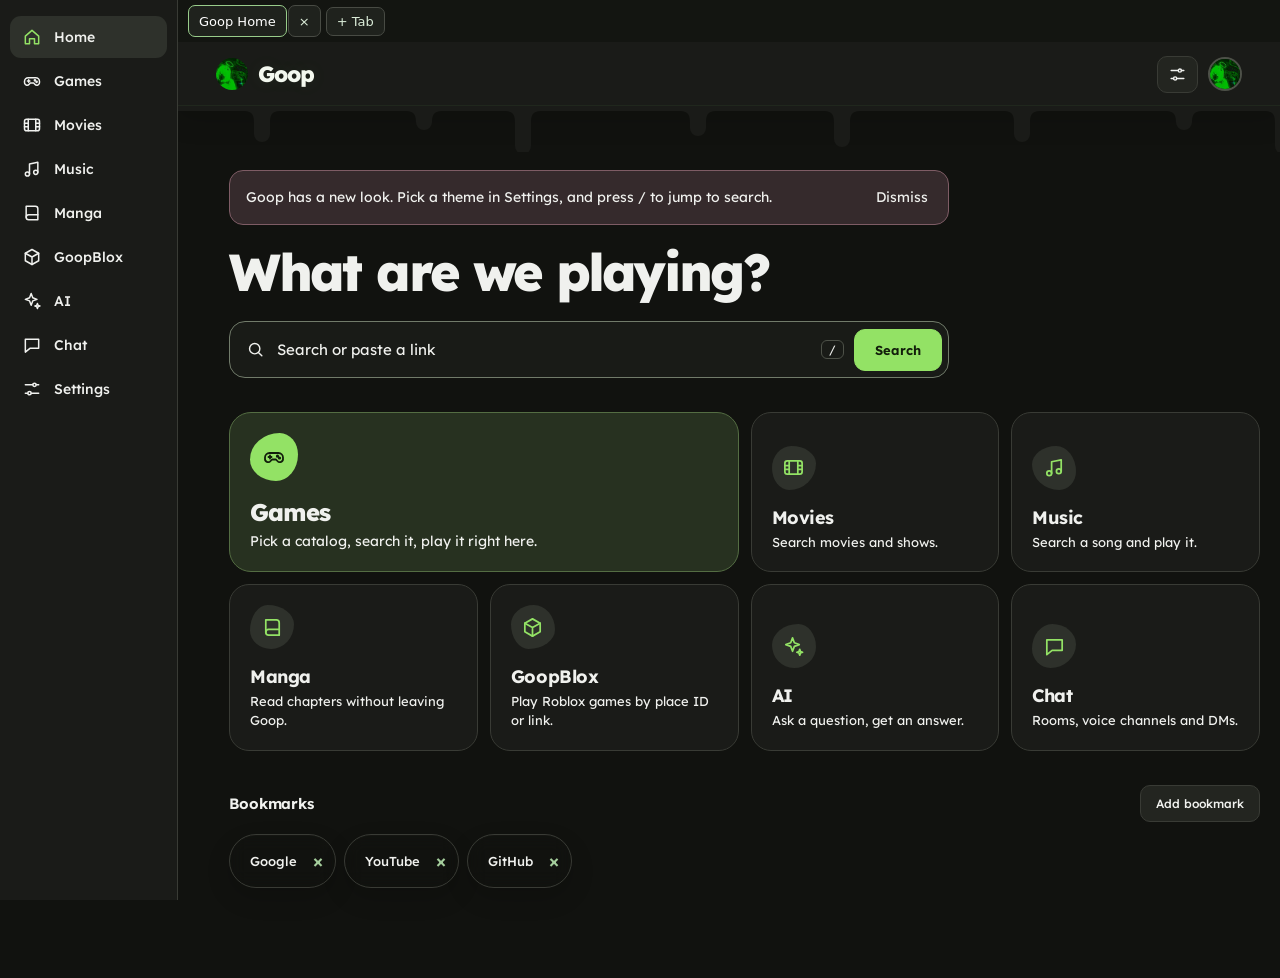
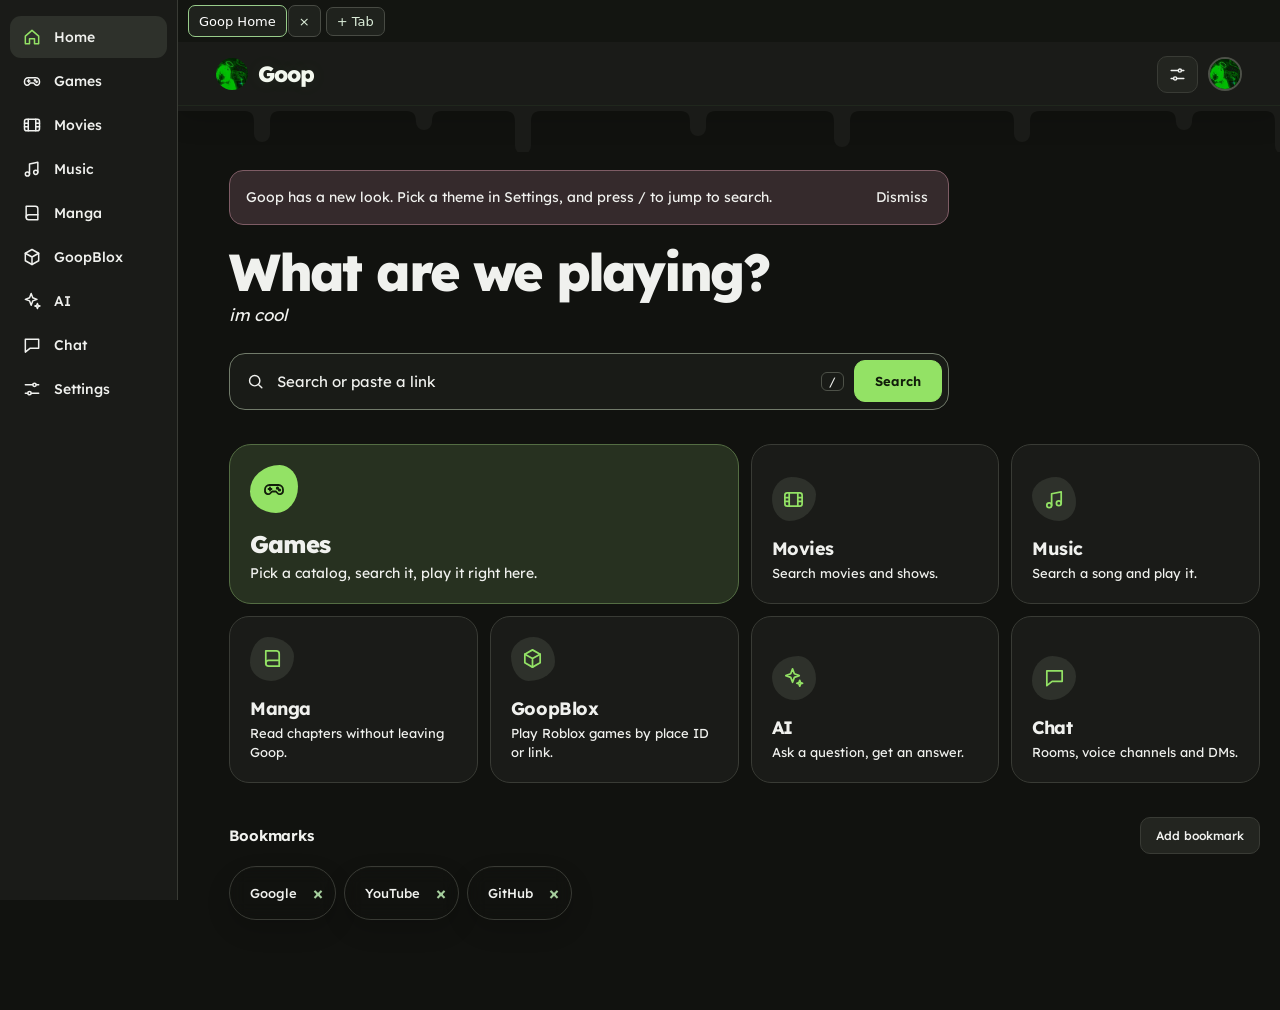
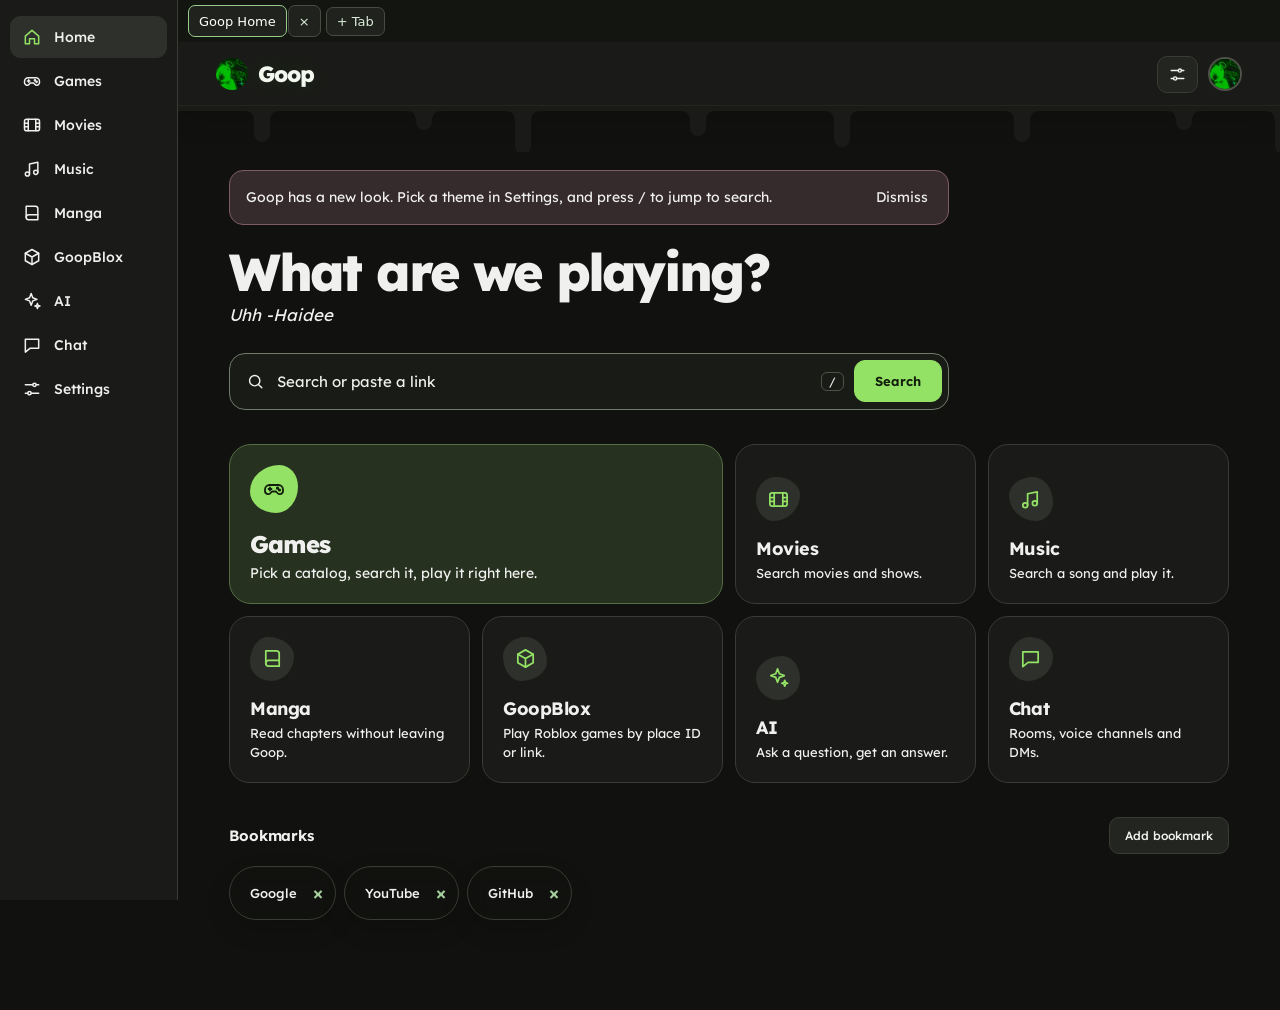
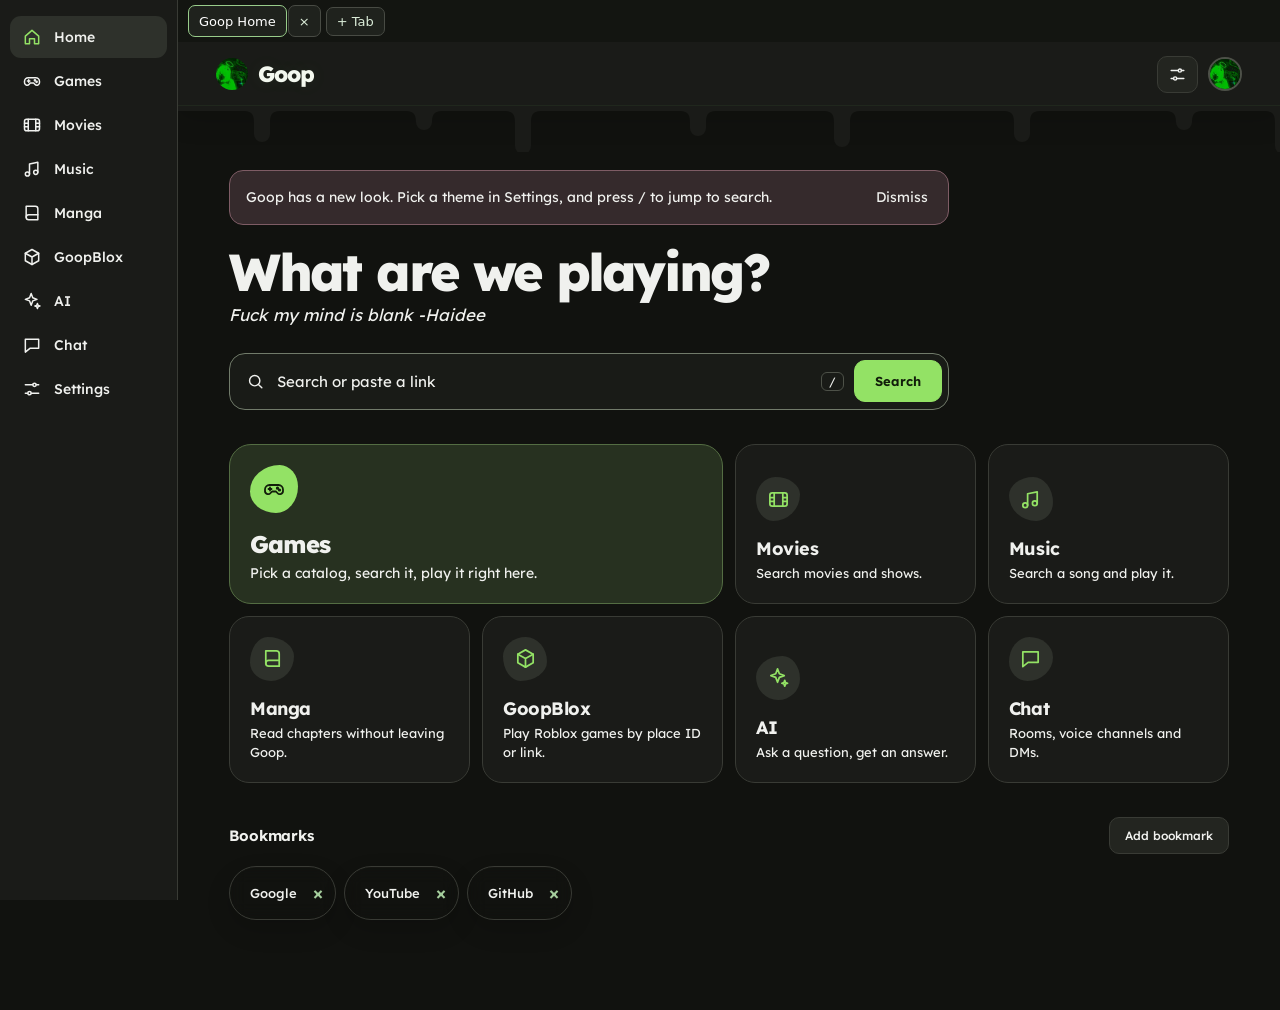
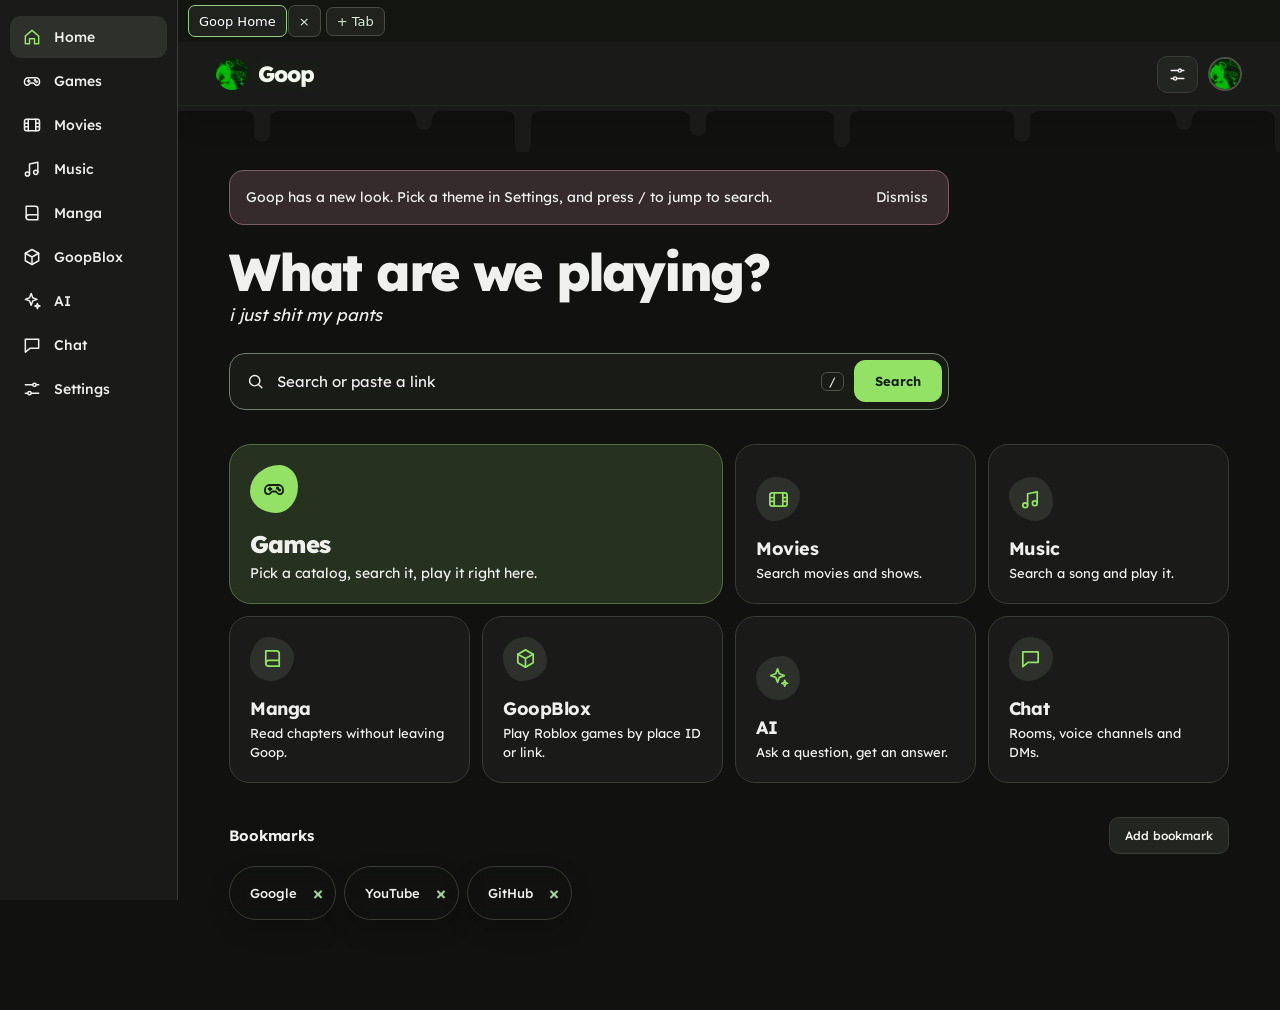
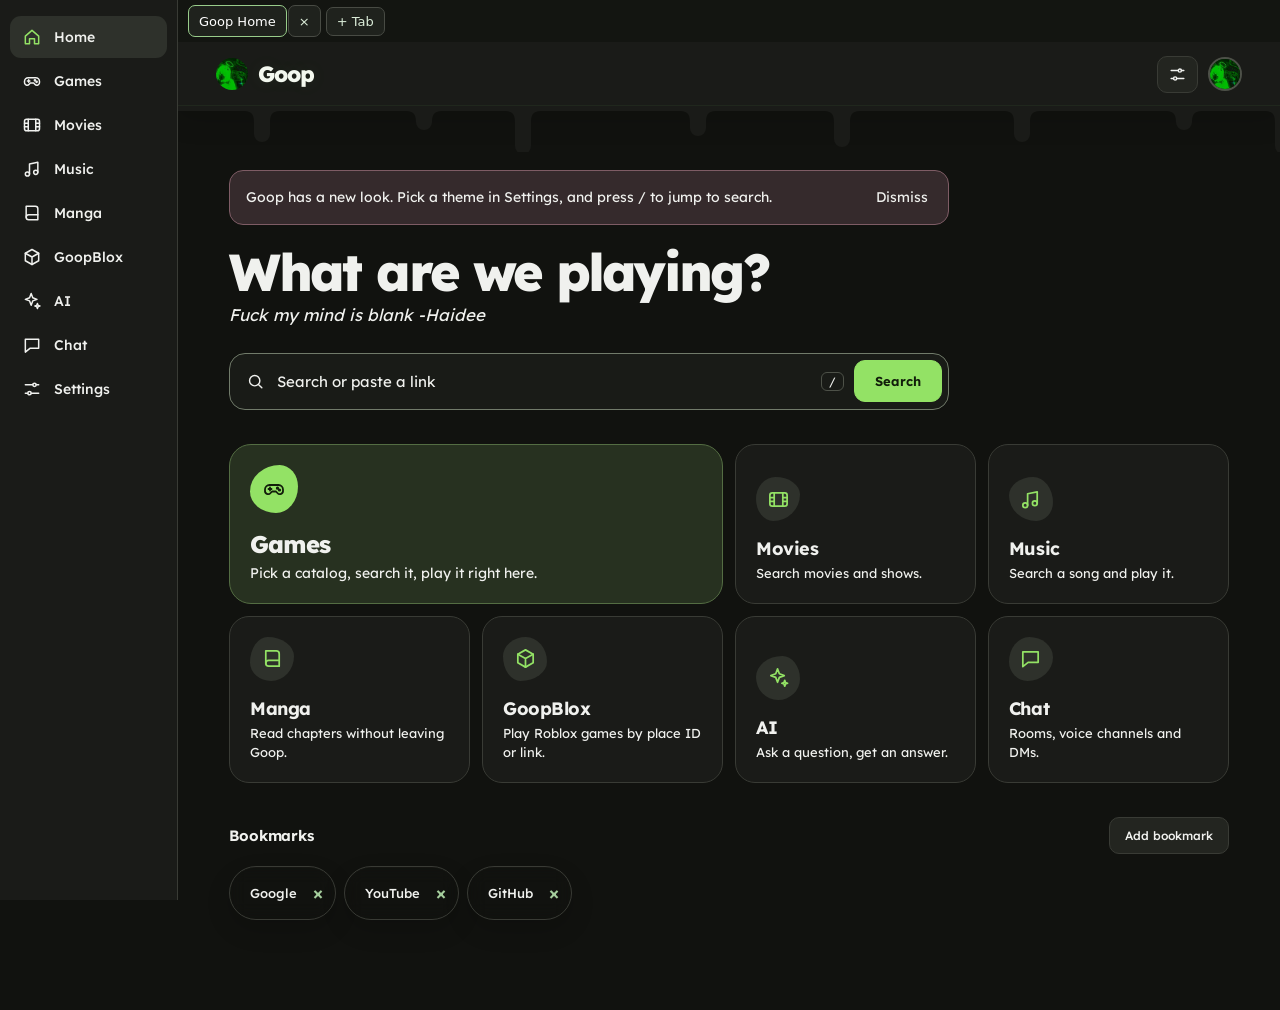
